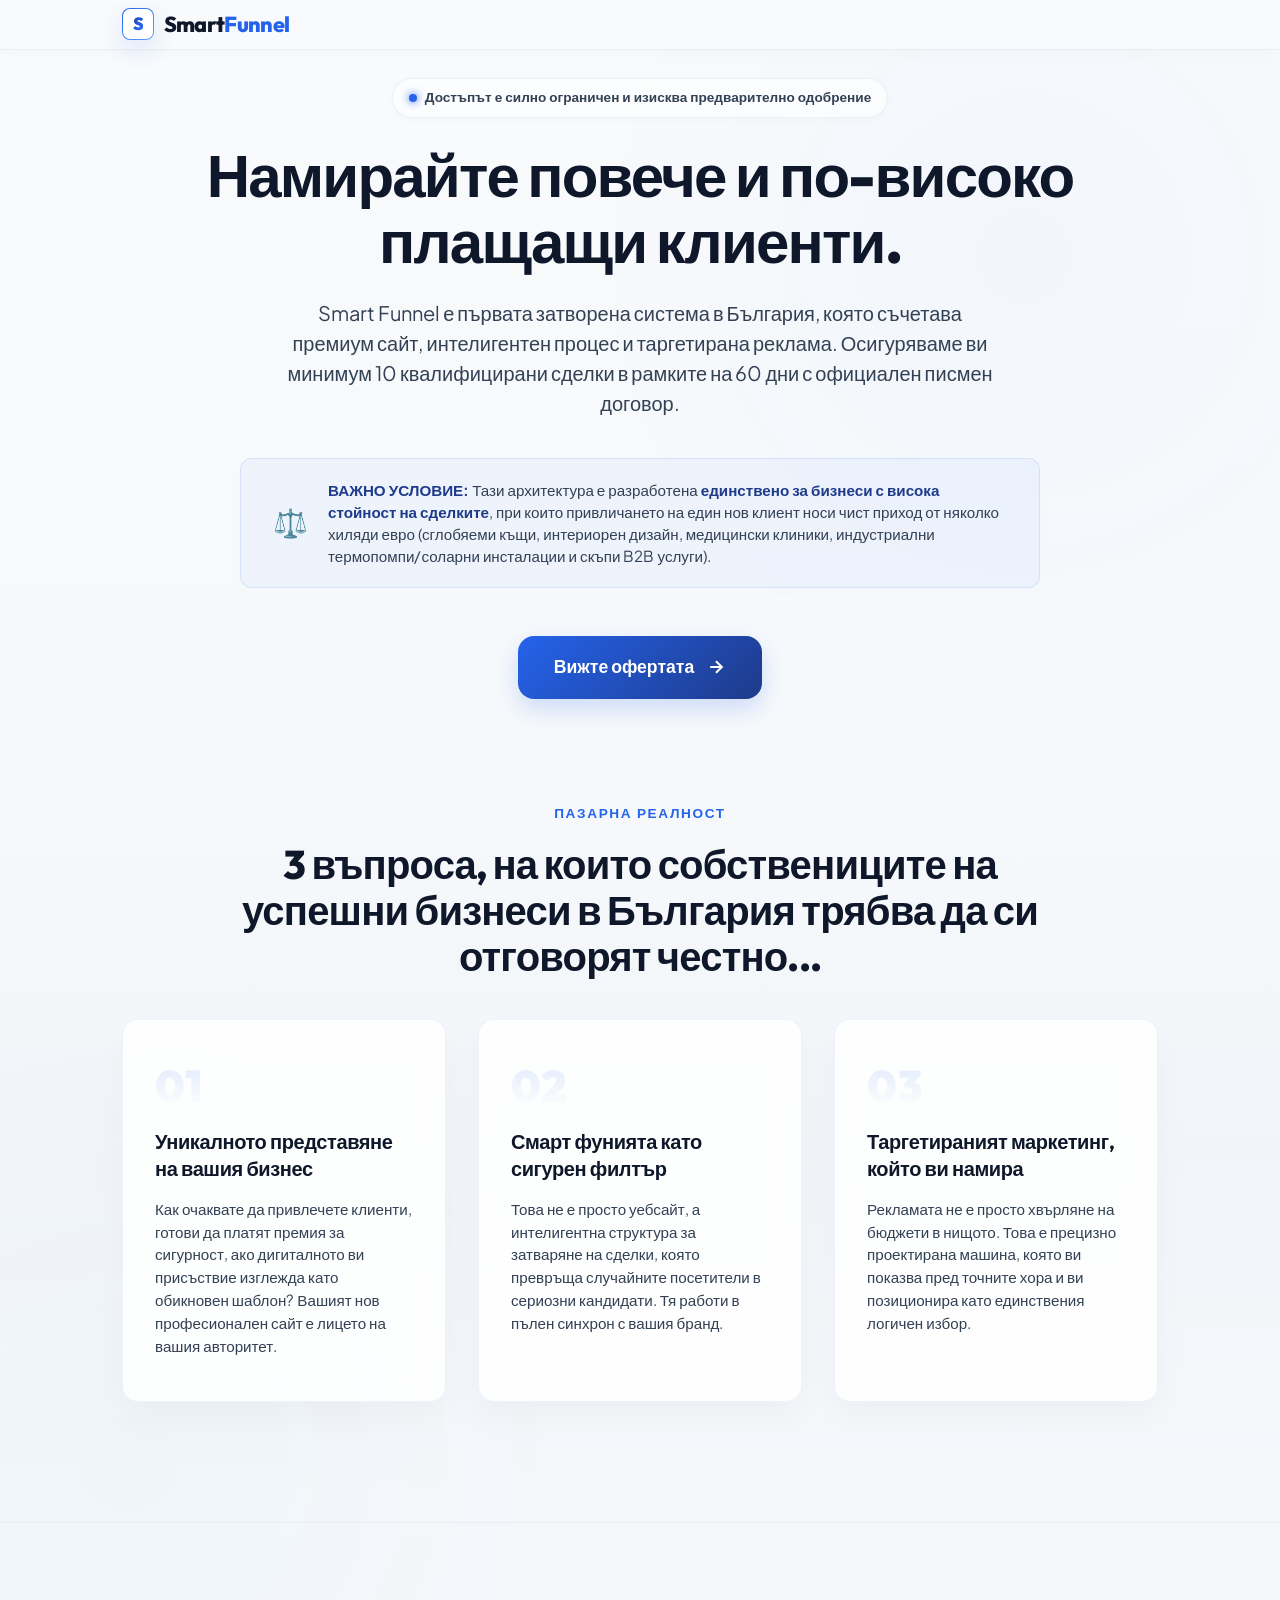
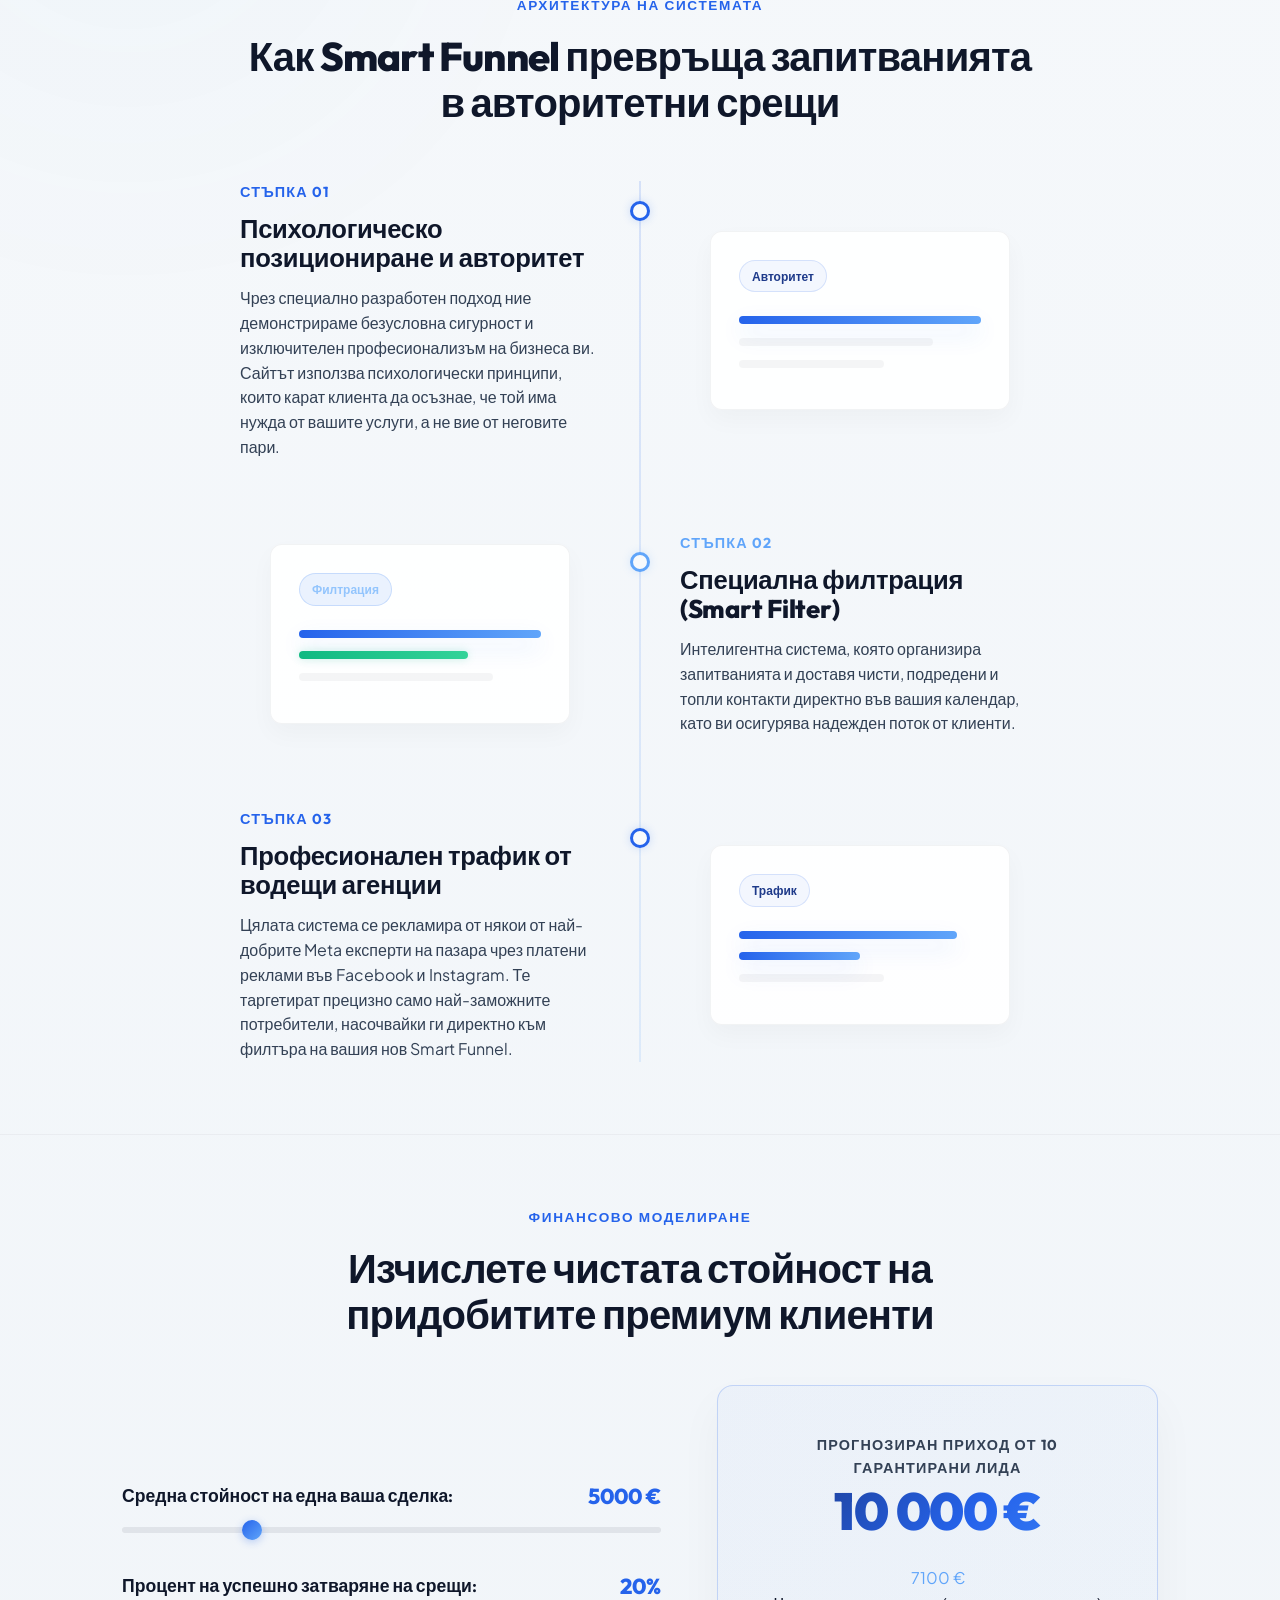
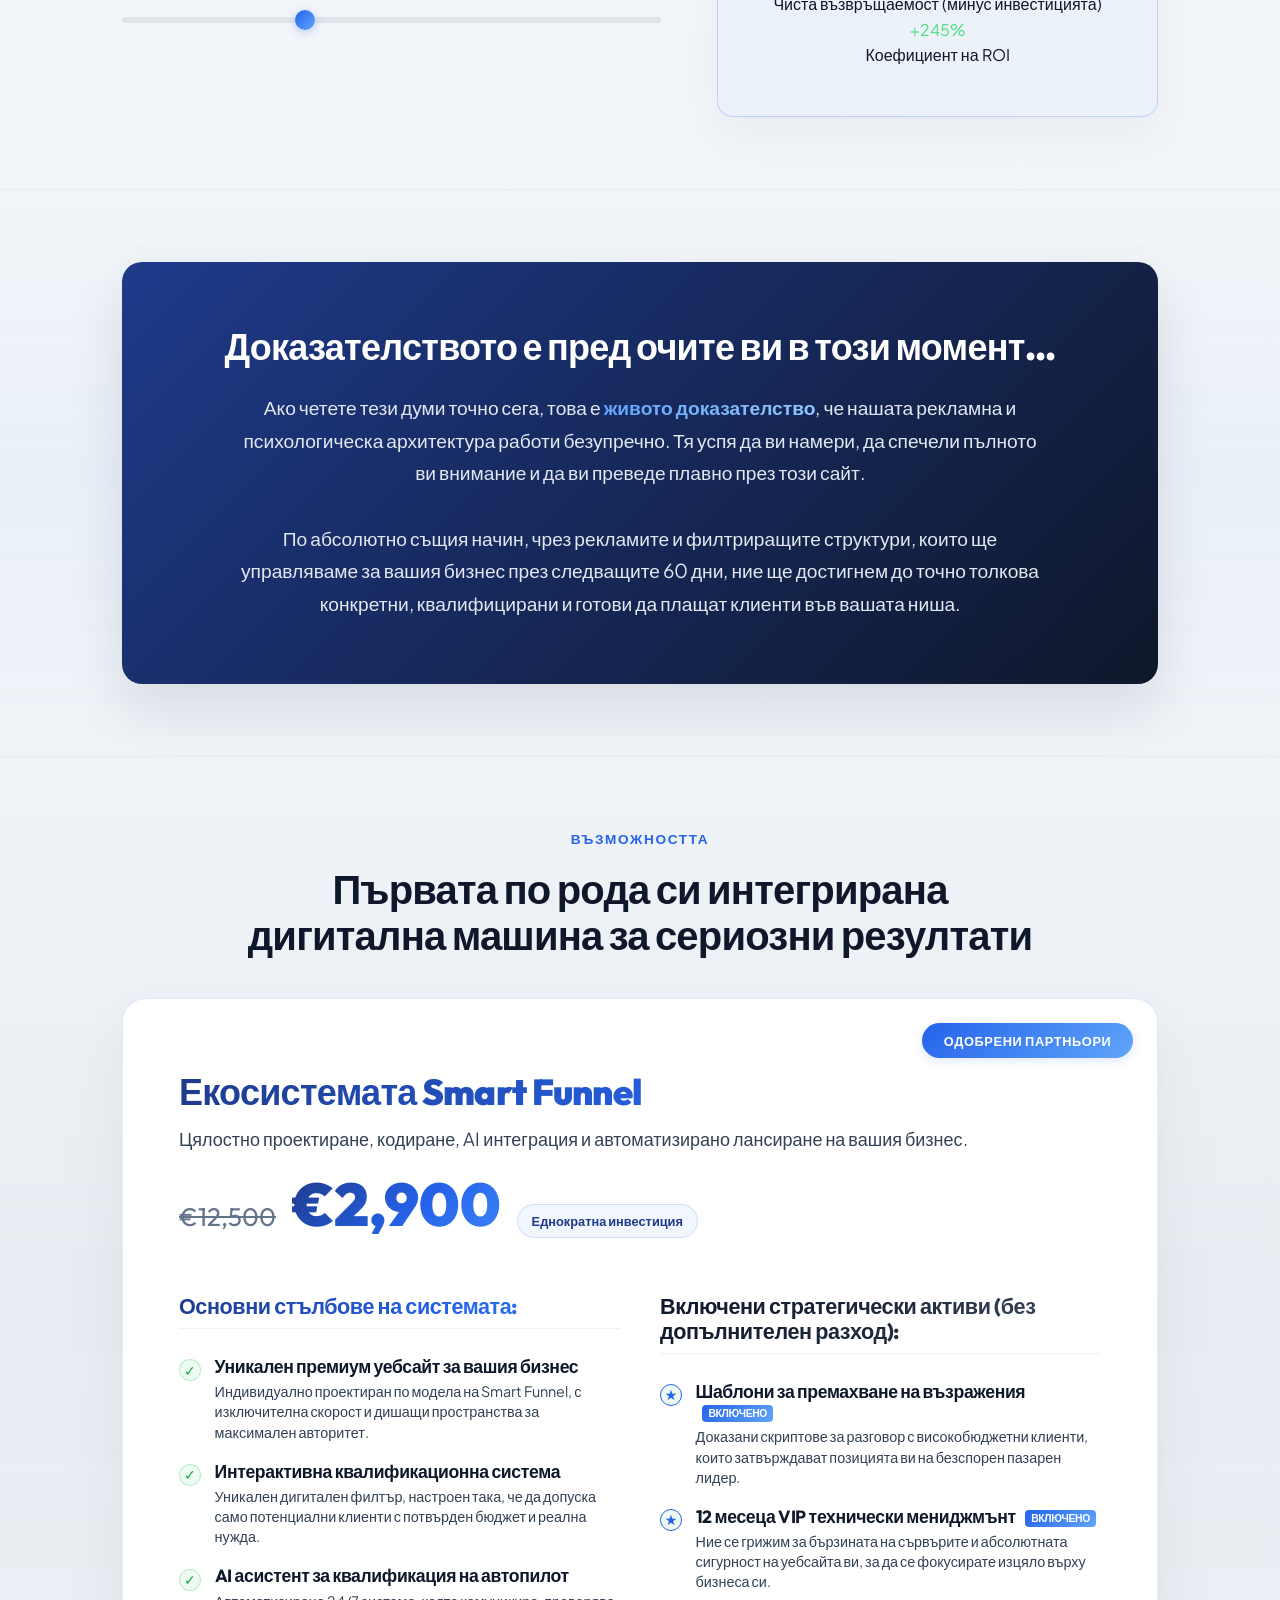
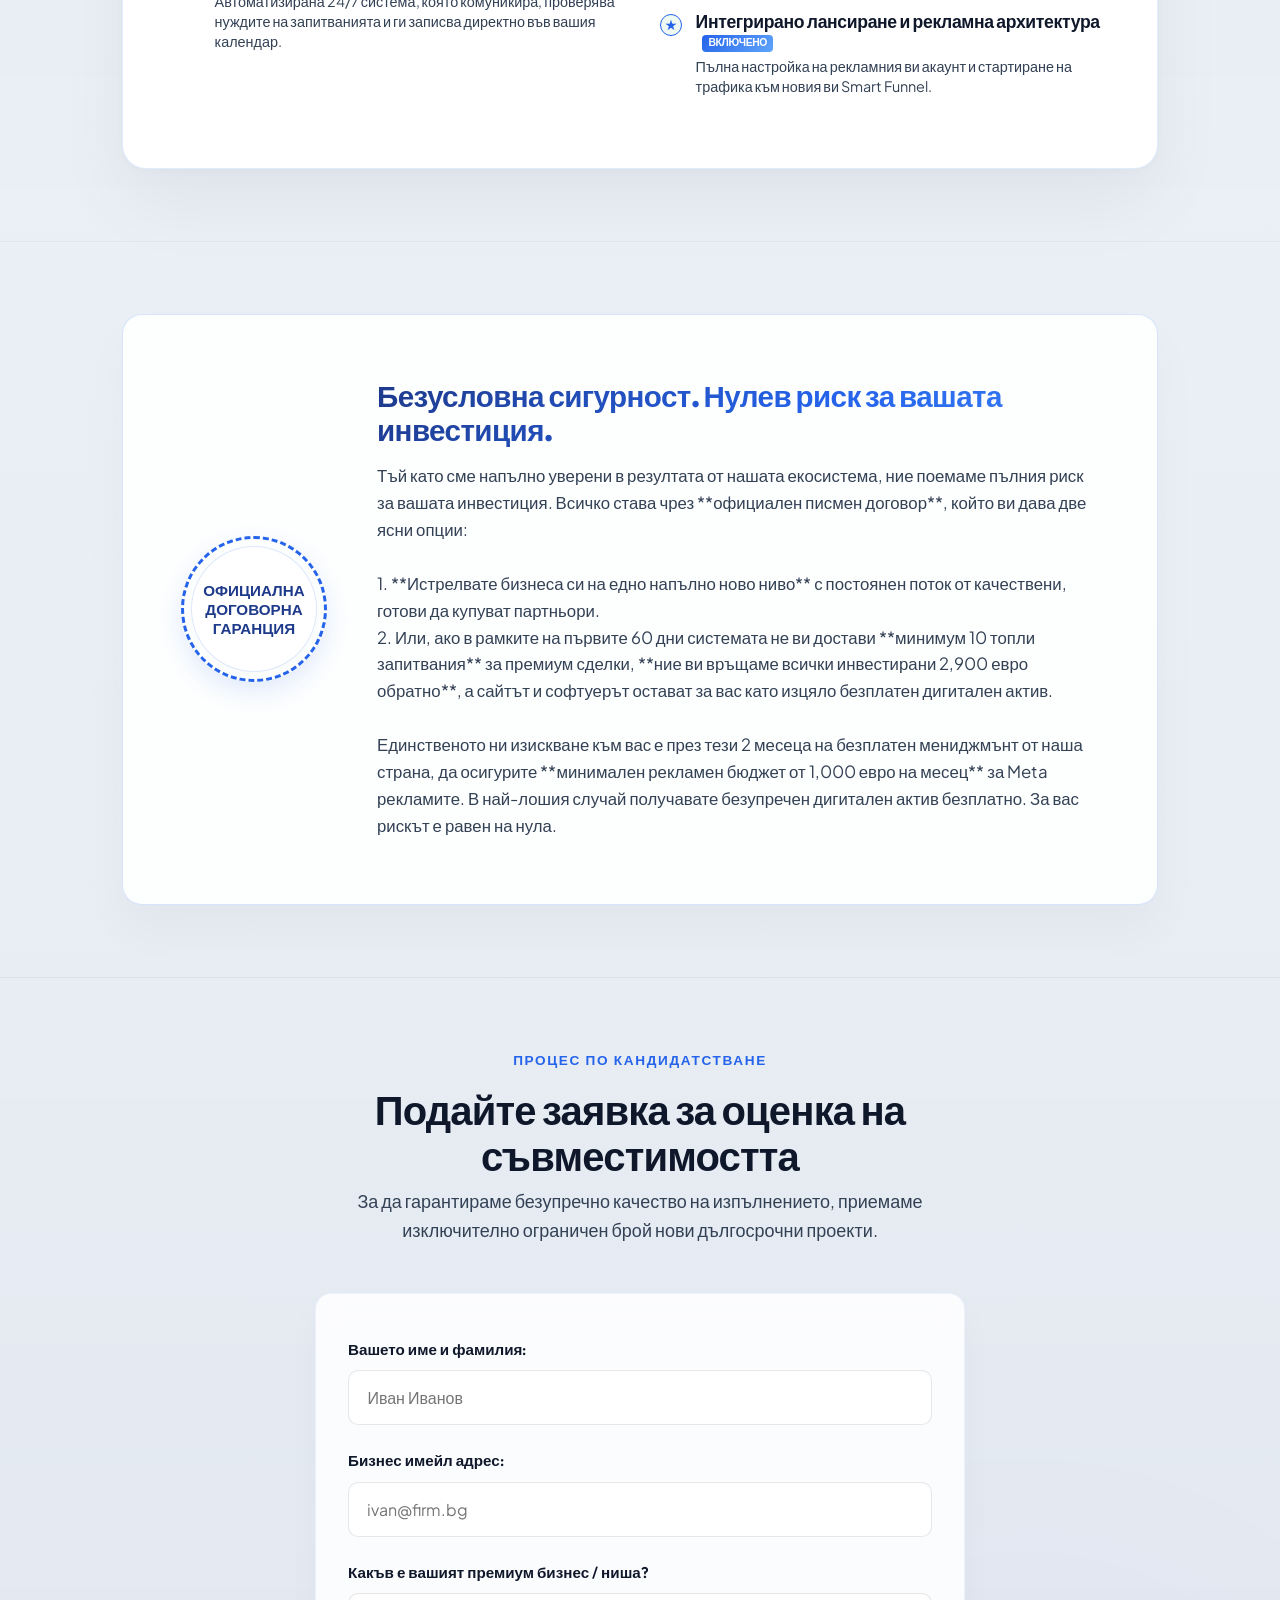
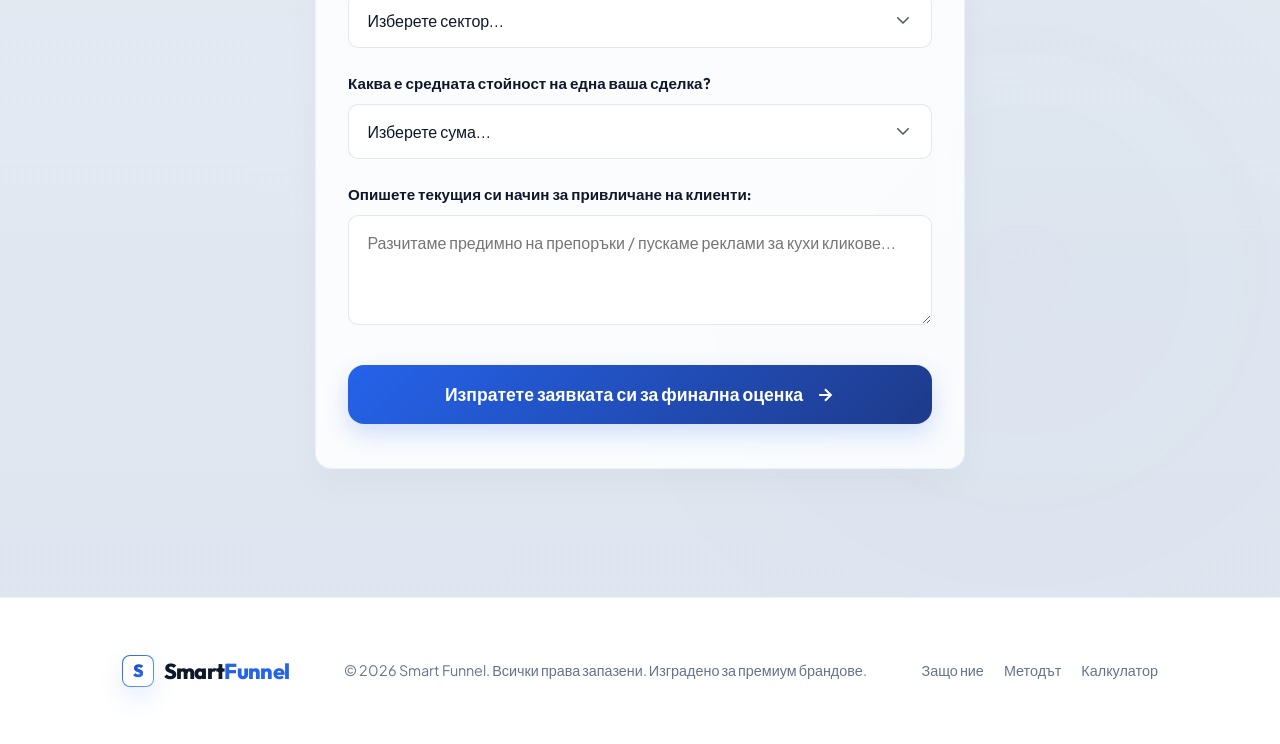
==== index.html @ c368976c "Refine: Title, hero subtitle, Section 2 copy overhaul, removed quiz, compact spacing adjustments" ====
<!DOCTYPE html>
<html lang="bg">
<head>
    <meta charset="UTF-8">
    <meta name="viewport" content="width=device-width, initial-scale=1.0">
    <title>Smart Funnel - Интегрирана клиентска екосистема за премиум бизнеси</title>
    <meta name="description" content="Ние не изработваме просто уебсайтове. Ние внедряваме цялостна, затворена екосистема за сигурно привличане на високоплатени клиенти, която работи на автопилот.">
    <link rel="stylesheet" href="styles.css">
</head>
<body>

    <!-- Декоративни атмосферни сияния (Institutional Style) -->
    <div class="ambient-glow glow-top-right"></div>
    <div class="ambient-glow glow-mid-left"></div>
    <div class="ambient-glow glow-bottom-right"></div>

    <!-- Хедър / Навигация (Изключително тънък, без текст вдясно) -->
    <header>
        <div class="container header-container">
            <a href="#" class="logo">
                <div class="logo-icon"><span>S</span></div>
                <div class="logo-text">Smart<span>Funnel</span></div>
            </a>
        </div>
    </header>

    <!-- Hero Секция -->
    <section class="hero-section">
        <div class="container">
            <div class="badge-exclusive">
                <span></span> Достъпът е силно ограничен и изисква предварително одобрение
            </div>
            
            <h1 class="hero-title reveal active">
                Намирайте повече и по-високо плащащи клиенти.
            </h1>
            
            <p class="hero-subtitle reveal active">
                Smart Funnel е първата затворена система в България, която съчетава премиум сайт, интелигентен процес и таргетирана реклама. Осигуряваме ви минимум 10 квалифицирани сделки в рамките на 60 дни с официален писмен договор.
            </p>

            <!-- ВАЖНО: Предупреждение за ниша (High-Ticket Only) -->
            <div class="niche-alert-box reveal active">
                <span class="niche-alert-icon">⚖️</span>
                <p class="niche-alert-text">
                    <strong>ВАЖНО УСЛОВИЕ:</strong> Тази архитектура е разработена <strong>единствено за бизнеси с висока стойност на сделките</strong>, при които привличането на един нов клиент носи чист приход от няколко хиляди евро (сглобяеми къщи, интериорен дизайн, медицински клиники, индустриални термопомпи/соларни инсталации и скъпи B2B услуги).
                </p>
            </div>

            <div class="cta-group reveal active">
                <a href="#offer" class="btn-premium btn-blue">
                    Вижте офертата
                    <svg width="20" height="20" viewBox="0 0 24 24" fill="none" stroke="currentColor" stroke-width="2.5"><path d="M5 12h14M12 5l7 7-7 7"/></svg>
                </a>
            </div>
        </div>
    </section>

    <!-- Секция 2: Психологическо Осъзнаване (Socratic Selling - Оптимизирано разстояние) -->
    <section class="socratic-section" id="why" style="padding-top: 2rem;">
        <div class="container">
            <span class="section-tag">Пазарна реалност</span>
            <h2 class="section-title reveal" style="margin-bottom: 2.5rem;">
                3 въпроса, на които собствениците на успешни бизнеси в България трябва да си отговорят честно...
            </h2>

            <div class="question-grid">
                <!-- Карта 1 -->
                <div class="glass-card reveal">
                    <div class="card-num">01</div>
                    <h3 class="card-question">Уникалното представяне на вашия бизнес</h3>
                    <p class="card-desc">
                        Как очаквате да привлечете клиенти, готови да платят премия за сигурност, ако дигиталното ви присъствие изглежда като обикновен шаблон? Вашият нов професионален сайт е лицето на вашия авторитет.
                    </p>
                </div>

                <!-- Карта 2 -->
                <div class="glass-card reveal">
                    <div class="card-num">02</div>
                    <h3 class="card-question">Смарт фунията като сигурен филтър</h3>
                    <p class="card-desc">
                        Това не е просто уебсайт, а интелигентна структура за затваряне на сделки, която превръща случайните посетители в сериозни кандидати. Тя работи в пълен синхрон с вашия бранд.
                    </p>
                </div>

                <!-- Карта 3 -->
                <div class="glass-card reveal">
                    <div class="card-num">03</div>
                    <h3 class="card-question">Таргетираният маркетинг, който ви намира</h3>
                    <p class="card-desc">
                        Рекламата не е просто хвърляне на бюджети в нищото. Това е прецизно проектирана машина, която ви показва пред точните хора и ви позиционира като единствения логичен избор.
                    </p>
                </div>
            </div>
        </div>
    </section>

    <!-- Секция 3: Механизмът Smart Funnel -->
    <section class="mechanism-section" id="how">
        <div class="container">
            <span class="section-tag">Архитектура на Системата</span>
            <h2 class="section-title reveal">
                Как Smart Funnel превръща запитванията в авторитетни срещи
            </h2>

            <div class="timeline">
                <!-- Стъпка 1 -->
                <div class="timeline-item reveal" style="transition-delay: 0.1s;">
                    <div class="timeline-content-holder">
                        <span class="timeline-step">Стъпка 01</span>
                        <h3 class="timeline-title">Психологическо позициониране и авторитет</h3>
                        <p class="timeline-desc">
                            Чрез специално разработен подход ние демонстрираме безусловна сигурност и изключителен професионализъм на бизнеса ви. Сайтът използва психологически принципи, които карат клиента да осъзнае, че той има нужда от вашите услуги, а не вие от неговите пари.
                        </p>
                    </div>
                    <div class="timeline-dot"></div>
                    <div class="timeline-img-holder">
                        <div class="premium-graphic">
                            <div class="graphic-badge">Авторитет</div>
                            <div style="margin-top: 1.5rem;">
                                <div class="graphic-line active"></div>
                                <div class="graphic-line med"></div>
                                <div class="graphic-line short"></div>
                            </div>
                        </div>
                    </div>
                </div>

                <!-- Стъпка 2 -->
                <div class="timeline-item reveal" style="transition-delay: 0.2s;">
                    <div class="timeline-content-holder">
                        <span class="timeline-step">Стъпка 02</span>
                        <h3 class="timeline-title">Специална филтрация (Smart Filter)</h3>
                        <p class="timeline-desc">
                            Интелигентна система, която организира запитванията и доставя чисти, подредени и топли контакти директно във вашия календар, като ви осигурява надежден поток от клиенти.
                        </p>
                    </div>
                    <div class="timeline-dot"></div>
                    <div class="timeline-img-holder">
                        <div class="premium-graphic">
                            <div class="graphic-badge" style="background: rgba(59, 130, 246, 0.1); border-color: rgba(59, 130, 246, 0.2); color: #93c5fd;">Филтрация</div>
                            <div style="margin-top: 1.5rem;">
                                <div class="graphic-line active"></div>
                                <div class="graphic-line indigo" style="width: 70%;"></div>
                                <div class="graphic-line med"></div>
                            </div>
                        </div>
                    </div>
                </div>

                <!-- Стъпка 3 -->
                <div class="timeline-item reveal" style="transition-delay: 0.3s;">
                    <div class="timeline-content-holder">
                        <span class="timeline-step">Стъпка 03</span>
                        <h3 class="timeline-title">Професионален трафик от водещи агенции</h3>
                        <p class="timeline-desc">
                            Цялата система се рекламира от някои от най-добрите Meta експерти на пазара чрез платени реклами във Facebook и Instagram. Те таргетират прецизно само най-заможните потребители, насочвайки ги директно към филтъра на вашия нов Smart Funnel.
                        </p>
                    </div>
                    <div class="timeline-dot"></div>
                    <div class="timeline-img-holder">
                        <div class="premium-graphic">
                            <div class="graphic-badge">Трафик</div>
                            <div style="margin-top: 1.5rem;">
                                <div class="graphic-line active" style="width: 90%;"></div>
                                <div class="graphic-line active" style="width: 50%;"></div>
                                <div class="graphic-line short"></div>
                            </div>
                        </div>
                    </div>
                </div>
            </div>
        </div>
    </section>

    <!-- Секция 5: ROI Калкулатор -->
    <section class="roi-section" id="roi">
        <div class="container">
            <span class="section-tag">Финансово Моделиране</span>
            <h2 class="section-title reveal">
                Изчислете чистата стойност на придобитите премиум клиенти
            </h2>

            <div class="roi-container reveal">
                <div class="roi-inputs">
                    <!-- Плъзгач 1: Стойност на сделката -->
                    <div class="roi-input-group">
                        <div class="roi-label-row">
                            <label class="roi-label" for="slider-deal-value">Средна стойност на една ваша сделка:</label>
                            <span class="roi-value-display" id="display-deal-value">5,000 €</span>
                        </div>
                        <input type="range" id="slider-deal-value" class="roi-slider" min="500" max="20000" step="500" value="5000">
                    </div>

                    <!-- Плъзгач 2: Процент на затваряне -->
                    <div class="roi-input-group">
                        <div class="roi-label-row">
                            <label class="roi-label" for="slider-close-rate">Процент на успешно затваряне на срещи:</label>
                            <span class="roi-value-display" id="display-close-rate">20%</span>
                        </div>
                        <input type="range" id="slider-close-rate" class="roi-slider" min="5" max="50" step="5" value="20">
                    </div>
                </div>

                <div class="roi-results-card">
                    <div class="roi-result-label">Прогнозиран приход от 10 гарантирани лида</div>
                    <div class="roi-result-main-value" id="display-revenue">10,000 €</div>

                    <div class="roi-stats-grid">
                        <div class="roi-stat-box">
                            <div class="roi-stat-num indigo" id="display-profit">7,100 €</div>
                            <div class="roi-stat-label">Чиста възвръщаемост (минус инвестицията)</div>
                        </div>
                        <div class="roi-stat-box">
                            <div class="roi-stat-num" id="display-roi">245%</div>
                            <div class="roi-stat-label">Коефициент на ROI</div>
                        </div>
                    </div>
                </div>
            </div>
        </div>
    </section>

    <!-- СЕКЦИЯ: Доказателство за мета-маркетинг (Proof of Concept) -->
    <section class="proof-section">
        <div class="container">
            <div class="proof-card reveal">
                <h3 class="proof-headline">Доказателството е пред очите ви в този момент...</h3>
                <p class="proof-body">
                    Ако четете тези думи точно сега, това е <span class="proof-highlight">живото доказателство</span>, че нашата рекламна и психологическа архитектура работи безупречно. Тя успя да ви намери, да спечели пълното ви внимание и да ви преведе плавно през този сайт. <br><br>
                    По абсолютно същия начин, чрез рекламите и филтриращите структури, които ще управляваме за вашия бизнес през следващите 60 дни, ние ще достигнем до точно толкова конкретни, квалифицирани и готови да плащат клиенти във вашата ниша.
                </p>
            </div>
        </div>
    </section>

    <!-- Секция 6: Офертата (The High-Status Offer) -->
    <section class="offer-section" id="offer">
        <div class="container">
            <span class="section-tag">Възможността</span>
            <h2 class="section-title reveal">
                Първата по рода си интегрирана дигитална машина за сериозни резултати
            </h2>

            <div class="offer-card reveal">
                <!-- Коригирана изправена лента -->
                <div class="offer-ribbon">Одобрени партньори</div>
                
                <div class="offer-header">
                    <h3 class="offer-header-title text-blue-gradient">Екосистемата Smart Funnel</h3>
                    <p>Цялостно проектиране, кодиране, AI интеграция и автоматизирано лансиране на вашия бизнес.</p>
                    <div class="offer-price-row">
                        <span class="price-old">€12,500</span>
                        <span class="price-new">€2,900</span>
                        <span class="price-badge">Еднократна инвестиция</span>
                    </div>
                </div>

                <div class="offer-grid">
                    <!-- Колона 1: Основна услуга -->
                    <div class="offer-column">
                        <h3 class="text-blue-gradient">Основни стълбове на системата:</h3>
                        <div class="offer-list">
                            <div class="offer-item">
                                <div class="offer-icon">✓</div>
                                <div class="offer-text">
                                    <h4>Уникален премиум уебсайт за вашия бизнес</h4>
                                    <p>Индивидуално проектиран по модела на Smart Funnel, с изключителна скорост и дишащи пространства за максимален авторитет.</p>
                                </div>
                            </div>
                            <div class="offer-item">
                                <div class="offer-icon">✓</div>
                                <div class="offer-text">
                                    <h4>Интерактивна квалификационна система</h4>
                                    <p>Уникален дигитален филтър, настроен така, че да допуска само потенциални клиенти с потвърден бюджет и реална нужда.</p>
                                </div>
                            </div>
                            <div class="offer-item">
                                <div class="offer-icon">✓</div>
                                <div class="offer-text">
                                    <h4>AI асистент за квалификация на автопилот</h4>
                                    <p>Автоматизирана 24/7 система, която комуникира, проверява нуждите на запитванията и ги записва директно във вашия календар.</p>
                                </div>
                            </div>
                        </div>
                    </div>

                    <!-- Колона 2: Допълнителна стойност -->
                    <div class="offer-column">
                        <h3 class="text-platinum-gradient">Включени стратегически активи (без допълнителен разход):</h3>
                        <div class="offer-list">
                            <div class="offer-item">
                                <div class="offer-icon" style="border-color: var(--blue-3); color: var(--blue-3);">★</div>
                                <div class="offer-text">
                                    <h4>Шаблони за премахване на възражения <span class="bonus-badge">Включено</span></h4>
                                    <p>Доказани скриптове за разговор с високобюджетни клиенти, които затвърждават позицията ви на безспорен пазарен лидер.</p>
                                </div>
                            </div>
                            <div class="offer-item">
                                <div class="offer-icon" style="border-color: var(--blue-3); color: var(--blue-3);">★</div>
                                <div class="offer-text">
                                    <h4>12 месеца VIP технически мениджмънт <span class="bonus-badge">Включено</span></h4>
                                    <p>Ние се грижим за бързината на сървърите и абсолютната сигурност на уебсайта ви, за да се фокусирате изцяло върху бизнеса си.</p>
                                </div>
                            </div>
                            <div class="offer-item">
                                <div class="offer-icon" style="border-color: var(--blue-3); color: var(--blue-3);">★</div>
                                <div class="offer-text">
                                    <h4>Интегрирано лансиране и рекламна архитектура <span class="bonus-badge">Включено</span></h4>
                                    <p>Пълна настройка на рекламния ви акаунт и стартиране на трафика към новия ви Smart Funnel.</p>
                                </div>
                            </div>
                        </div>
                    </div>
                </div>
            </div>
        </div>
    </section>

    <!-- Секция 7: Безусловната Договорна Гаранция -->
    <section class="guarantee-section" id="guarantee">
        <div class="container">
            <div class="guarantee-box reveal">
                <!-- Оптимизиран гаранционен печат с въртящ се пръстен -->
                <div class="guarantee-seal-holder">
                    <div class="guarantee-ring"></div>
                    <div class="guarantee-seal-static">
                        Официална<br>Договорна<br>Гаранция
                    </div>
                </div>
                <div class="guarantee-content">
                    <h3 class="text-blue-gradient">Безусловна сигурност. Нулев риск за вашата инвестиция.</h3>
                    <p>
                        Тъй като сме напълно уверени в резултата от нашата екосистема, ние поемаме пълния риск за вашата инвестиция. Всичко става чрез **официален писмен договор**, който ви дава две ясни опции: <br><br>
                        1. **Истрелвате бизнеса си на едно напълно ново ниво** с постоянен поток от качествени, готови да купуват партньори.<br>
                        2. Или, ако в рамките на първите 60 дни системата не ви достави **минимум 10 топли запитвания** за премиум сделки, **ние ви връщаме всички инвестирани 2,900 евро обратно**, а сайтът и софтуерът остават за вас като изцяло безплатен дигитален актив. <br><br>
                        Единственото ни изискване към вас е през тези 2 месеца на безплатен мениджмънт от наша страна, да осигурите **минимален рекламен бюджет от 1,000 евро на месец** за Meta рекламите. В най-лошия случай получавате безупречен дигитален актив безплатно. За вас рискът е равен на нула.
                    </p>
                </div>
            </div>
        </div>
    </section>

    <!-- Секция 8: Кандидатстване (Application Form) -->
    <section class="apply-section" id="apply">
        <div class="container">
            <span class="section-tag">Процес по кандидатстване</span>
            <h2 class="section-title reveal">
                Подайте заявка за оценка на съвместимостта
            </h2>
            <p style="text-align: center; max-width: 600px; margin: -2rem auto 3rem; color: var(--text-secondary);">
                За да гарантираме безупречно качество на изпълнението, приемаме изключително ограничен брой нови дългосрочни проекти.
            </p>

            <div class="apply-card glass-card reveal">
                <div class="form-status" id="form-status"></div>
                <form id="apply-form">
                    <div class="form-group">
                        <label for="form-name">Вашето име и фамилия:</label>
                        <input type="text" id="form-name" placeholder="Иван Иванов" required>
                    </div>

                    <div class="form-group">
                        <label for="form-email">Бизнес имейл адрес:</label>
                        <input type="email" id="form-email" placeholder="ivan@firm.bg" required>
                    </div>

                    <div class="form-group">
                        <label for="form-business">Какъв е вашият премиум бизнес / ниша?</label>
                        <select id="form-business" required>
                            <option value="" disabled selected>Изберете сектор...</option>
                            <option value="construction">Строителство на къщи / Луксозни ремонти</option>
                            <option value="interior">Интериорен дизайн „до ключ“</option>
                            <option value="energy">Индустриални соларни / термопомпени системи</option>
                            <option value="medical">Естетична медицина / Зъбна имплантология</option>
                            <option value="consulting">B2B консултиране / Корпоративни услуги</option>
                            <option value="other">Друг сектор с висока стойност на сделките</option>
                        </select>
                    </div>

                    <div class="form-group">
                        <label for="form-deal-value">Каква е средната стойност на една ваша сделка?</label>
                        <select id="form-deal-value" required>
                            <option value="" disabled selected>Изберете сума...</option>
                            <option value="under2k">Под 1,000 €</option>
                            <option value="2kto5k">1,000 € - 3,000 €</option>
                            <option value="over5k">Над 3,000 €</option>
                        </select>
                    </div>

                    <div class="form-group">
                        <label for="form-message">Опишете текущия си начин за привличане на клиенти:</label>
                        <textarea id="form-message" placeholder="Разчитаме предимно на препоръки / пускаме реклами за кухи кликове..." required></textarea>
                    </div>

                    <button type="submit" class="btn-premium btn-blue" style="width: 100%; margin-top: 1rem;">
                        Изпратете заявката си за финална оценка
                        <svg width="20" height="20" viewBox="0 0 24 24" fill="none" stroke="currentColor" stroke-width="2.5"><path d="M5 12h14M12 5l7 7-7 7"/></svg>
                    </button>
                </form>
            </div>
        </div>
    </section>

    <!-- Премиум Футър -->
    <footer>
        <div class="container footer-container">
            <a href="#" class="logo">
                <div class="logo-icon"><span>S</span></div>
                <div class="logo-text">Smart<span>Funnel</span></div>
            </a>
            <div class="footer-copy">
                &copy; 2026 Smart Funnel. Всички права запазени. Изградено за премиум брандове.
            </div>
            <div class="footer-links">
                <a href="#why">Защо ние</a>
                <a href="#how">Методът</a>
                <a href="#roi">Калкулатор</a>
            </div>
        </div>
    </footer>

    <script src="app.js"></script>
</body>
</html>
---- styles.css ----
/*
 * Smart Funnel - CSS Design System (Light Premium Theme - Refined)
 * Оптимизиран за максимално доверие, сигурност и банкова тежест.
 * Всички анимации са направени изключително плавни, нежни и елегантни.
 */

@import url('https://fonts.googleapis.com/css2?family=Outfit:wght@300;400;500;600;700;800;900&family=Plus+Jakarta+Sans:wght@300;400;500;600;700&display=swap');

/* --- Ресет и базови стилове --- */
*, *::before, *::after {
    box-sizing: border-box;
    margin: 0;
    padding: 0;
}

:root {
    /* Цветова палитра - Институционално Доверие и Сигурност */
    --color-bg-deep: #F8FAFC;
    --color-bg-card: rgba(255, 255, 255, 0.85);
    --color-border-glass: rgba(37, 99, 235, 0.08);
    --color-border-glass-hover: rgba(37, 99, 235, 0.22);
    
    /* Кралско синьо */
    --blue-1: #EFF6FF;
    --blue-2: #DBEAFE;
    --blue-3: #2563EB;
    --blue-4: #1D4ED8;
    --blue-5: #1E3A8A;
    --blue-gradient: linear-gradient(135deg, #1E3A8A 0%, #2563EB 60%, #3B82F6 100%);
    --blue-glow: 0 10px 25px rgba(37, 99, 235, 0.12);
    
    /* Сребърно-платинени градиенти за заглавията */
    --platinum-gradient: linear-gradient(135deg, #0F172A 0%, #1E293B 50%, #475569 100%);
    
    /* Текстови цветове */
    --text-primary: #0F172A;
    --text-secondary: #334155;
    --text-muted: #64748B;
    
    /* Шрифтове */
    --font-heading: 'Outfit', sans-serif;
    --font-body: 'Plus Jakarta Sans', sans-serif;
    
    /* Свръх-плавни анимации (Cubic Bezier за нежен преход) */
    --transition-premium: all 0.8s cubic-bezier(0.25, 1, 0.5, 1);
    --transition-bounce: all 0.6s cubic-bezier(0.34, 1.56, 0.64, 1);
    --radius-premium: 16px;
    --max-width-content: 1100px;
}

html {
    scroll-behavior: smooth;
    font-size: 16px;
    background-color: var(--color-bg-deep);
    color: var(--text-primary);
    font-family: var(--font-body);
    -webkit-font-smoothing: antialiased;
    overflow-x: hidden;
}

body {
    overflow-x: hidden;
    position: relative;
    line-height: 1.6;
    background: linear-gradient(180deg, #F8FAFC 0%, #F1F5F9 50%, #E2E8F0 100%);
}

/* --- Фонови сияния --- */
.ambient-glow {
    position: absolute;
    width: 60vw;
    height: 60vw;
    border-radius: 50%;
    pointer-events: none;
    z-index: 0;
    opacity: 0.04;
    filter: blur(140px);
}

.glow-top-right {
    top: -10vw;
    right: -10vw;
    background: radial-gradient(circle, var(--blue-3) 0%, transparent 70%);
}

.glow-mid-left {
    top: 120vh;
    left: -20vw;
    background: radial-gradient(circle, #0284c7 0%, transparent 70%);
}

.glow-bottom-right {
    bottom: 10vh;
    right: -10vw;
    background: radial-gradient(circle, var(--blue-5) 0%, transparent 70%);
}

/* --- Типография --- */
h1, h2, h3, h4 {
    font-family: var(--font-heading);
    font-weight: 700;
    letter-spacing: -0.02em;
    line-height: 1.15;
    transition: var(--transition-premium);
}

.text-blue-gradient {
    background: var(--blue-gradient);
    -webkit-background-clip: text;
    -webkit-text-fill-color: transparent;
    background-clip: text;
}

.text-platinum-gradient {
    background: var(--platinum-gradient);
    -webkit-background-clip: text;
    -webkit-text-fill-color: transparent;
    background-clip: text;
}

p {
    font-size: 1.125rem;
    color: var(--text-secondary);
    font-weight: 400;
    transition: var(--transition-premium);
}

/* --- Layout --- */
.container {
    width: 100%;
    max-width: var(--max-width-content);
    margin: 0 auto;
    padding: 0 2rem;
    position: relative;
    z-index: 10;
}

section {
    padding: 4.5rem 0; /* Намалено от 6.5rem за компактност на целия сайт */
    position: relative;
    z-index: 5;
}

/* --- Хедър (Ултра тънък хедър без страничен текст) --- */
header {
    padding: 0.45rem 0; /* Още по-тънък и компактен хедър */
    position: sticky;
    top: 0;
    z-index: 100;
    backdrop-filter: blur(16px);
    -webkit-backdrop-filter: blur(16px);
    border-bottom: 1px solid rgba(15, 23, 42, 0.05);
    background: rgba(248, 250, 252, 0.85);
    box-shadow: 0 4px 20px rgba(15, 23, 42, 0.02);
    transition: var(--transition-premium);
}

.header-container {
    display: flex;
    justify-content: space-between;
    align-items: center;
}

@media (max-width: 600px) {
    .header-container {
        flex-direction: column;
        gap: 0.5rem;
        align-items: center;
        text-align: center;
    }
}

.logo {
    display: flex;
    align-items: center;
    gap: 0.6rem;
    text-decoration: none;
    font-family: var(--font-heading);
    font-weight: 800;
    font-size: 1.35rem;
    letter-spacing: -0.03em;
}

.logo-icon {
    display: flex;
    align-items: center;
    justify-content: center;
    width: 32px;
    height: 32px;
    border-radius: 8px;
    background: linear-gradient(135deg, var(--blue-3) 0%, #60A5FA 100%);
    box-shadow: var(--blue-glow);
    position: relative;
}

.logo-icon::before {
    content: '';
    position: absolute;
    inset: 1px;
    background: #FFFFFF;
    border-radius: 7px;
    z-index: 1;
}

.logo-icon span {
    font-size: 1.1rem;
    font-weight: 900;
    position: relative;
    z-index: 2;
    background: var(--blue-gradient);
    -webkit-background-clip: text;
    -webkit-text-fill-color: transparent;
}

.logo-text {
    color: var(--text-primary);
}

.logo-text span {
    color: var(--blue-3);
}

.header-badge {
    display: none; /* Премахнат изцяло баджът за максимална чистота */
}

/* --- ВАЖНА СЕКЦИЯ: Нишово Предупреждение --- */
.niche-alert-box {
    background: rgba(37, 99, 235, 0.04);
    border: 1px solid rgba(37, 99, 235, 0.12);
    border-radius: 12px;
    padding: 1.25rem 2rem;
    max-width: 800px;
    margin: 0 auto 3rem;
    display: flex;
    align-items: center;
    gap: 1.25rem;
    text-align: left;
    box-shadow: 0 4px 15px rgba(15, 23, 42, 0.01);
}

@media (max-width: 650px) {
    .niche-alert-box {
        flex-direction: column;
        text-align: center;
        padding: 1.5rem;
    }
}

.niche-alert-icon {
    font-size: 1.75rem;
    flex-shrink: 0;
}

.niche-alert-text {
    font-size: 0.95rem;
    color: var(--text-secondary);
    line-height: 1.45;
}

.niche-alert-text strong {
    color: var(--blue-5);
}

/* --- Hero Секция (По-компактна и издигната нагоре) --- */
.hero-section {
    padding-top: 1.75rem; /* Издигната нагоре за оптимална компактност */
    padding-bottom: 4.5rem;
    text-align: center;
}

.badge-exclusive {
    display: inline-flex;
    align-items: center;
    gap: 0.5rem;
    background: rgba(255, 255, 255, 0.6);
    border: 1px solid rgba(15, 23, 42, 0.06);
    padding: 0.5rem 1rem;
    border-radius: 100px;
    font-size: 0.85rem;
    font-weight: 600;
    color: var(--text-secondary);
    margin-bottom: 1.5rem; /* Намалено за компактност */
    font-family: var(--font-heading);
    box-shadow: 0 2px 10px rgba(15, 23, 42, 0.02);
}

.badge-exclusive span {
    display: inline-block;
    width: 8px;
    height: 8px;
    background-color: var(--blue-3);
    border-radius: 50%;
    box-shadow: 0 0 8px var(--blue-3);
    animation: pulse 2s infinite;
}

.hero-title {
    font-size: 3.75rem;
    font-weight: 800;
    max-width: 950px;
    margin: 0 auto 1.5rem;
    letter-spacing: -0.03em;
    line-height: 1.1;
    color: var(--text-primary);
}

@media (max-width: 768px) {
    .hero-title {
        font-size: 2.25rem;
    }
}

.hero-subtitle {
    font-size: 1.25rem;
    max-width: 720px;
    margin: 0 auto 2.5rem;
    line-height: 1.5;
    color: var(--text-secondary);
}

@media (max-width: 768px) {
    .hero-subtitle {
        font-size: 1.1rem;
    }
}

.cta-group {
    display: flex;
    flex-direction: column;
    align-items: center;
    gap: 1rem;
}

/* --- Премиум Бутони --- */
.btn-premium {
    display: inline-flex;
    align-items: center;
    justify-content: center;
    gap: 0.75rem;
    padding: 1.1rem 2.25rem;
    font-family: var(--font-heading);
    font-size: 1.1rem;
    font-weight: 700;
    text-decoration: none;
    border-radius: var(--radius-premium);
    cursor: pointer;
    position: relative;
    overflow: hidden;
    transition: var(--transition-premium);
    border: none;
}

.btn-blue {
    background: linear-gradient(135deg, #2563EB 0%, #1E3A8A 100%);
    color: #FFFFFF;
    box-shadow: 0 10px 25px rgba(37, 99, 235, 0.2);
}

.btn-blue:hover {
    transform: translateY(-3px) scale(1.02);
    box-shadow: 0 15px 30px rgba(37, 99, 235, 0.3);
}

.btn-blue:active {
    transform: translateY(-1px);
}

.btn-outline {
    background: rgba(255, 255, 255, 0.8);
    border: 1px solid rgba(15, 23, 42, 0.1);
    color: var(--text-primary);
    box-shadow: 0 2px 10px rgba(15, 23, 42, 0.02);
}

.btn-outline:hover {
    background: #FFFFFF;
    border-color: rgba(15, 23, 42, 0.2);
    transform: translateY(-2px);
    box-shadow: 0 5px 15px rgba(15, 23, 42, 0.05);
}

.cta-subtext {
    font-size: 0.85rem;
    color: var(--text-muted);
    display: flex;
    align-items: center;
    gap: 0.4rem;
}

/* --- Секция 2: Психологическо Осъзнаване --- */
.socratic-section {
    background: linear-gradient(180deg, transparent 0%, rgba(30, 58, 138, 0.02) 50%, transparent 100%);
}

.section-tag {
    font-family: var(--font-heading);
    font-size: 0.85rem;
    font-weight: 800;
    color: var(--blue-3);
    text-transform: uppercase;
    letter-spacing: 0.12em;
    margin-bottom: 1rem; /* Намалено разстояние */
    text-align: center;
    display: block;
}

.section-title {
    font-size: 2.5rem;
    font-weight: 800;
    text-align: center;
    max-width: 800px;
    margin: 0 auto 2.5rem; /* Намалено разстояние над картите */
    letter-spacing: -0.02em;
    color: var(--text-primary);
}

@media (max-width: 768px) {
    .section-title {
        font-size: 1.85rem;
    }
}

.question-grid {
    display: grid;
    grid-template-columns: repeat(3, 1fr);
    gap: 2rem;
    margin-bottom: 3rem;
}

@media (max-width: 900px) {
    .question-grid {
        grid-template-columns: 1fr;
        gap: 1.5rem;
    }
}

/* Карти със свръх плавни анимации */
.glass-card {
    background: var(--color-bg-card);
    border: 1px solid var(--color-border-glass);
    border-radius: var(--radius-premium);
    padding: 2.75rem 2rem;
    position: relative;
    overflow: hidden;
    backdrop-filter: blur(12px);
    -webkit-backdrop-filter: blur(12px);
    box-shadow: 0 15px 35px rgba(15, 23, 42, 0.03), 0 1px 3px rgba(15, 23, 42, 0.01);
    transition: var(--transition-premium);
}

.glass-card::before {
    content: '';
    position: absolute;
    top: 0;
    left: 0;
    width: 100%;
    height: 4px;
    background: transparent;
    transition: var(--transition-premium);
}

.glass-card:hover {
    transform: translateY(-8px) scale(1.01);
    border-color: var(--color-border-glass-hover);
    box-shadow: 0 25px 45px rgba(15, 23, 42, 0.06), 0 2px 5px rgba(15, 23, 42, 0.02);
}

.glass-card:hover::before {
    background: linear-gradient(90deg, var(--blue-3), #60A5FA);
}

.card-num {
    font-family: var(--font-heading);
    font-size: 2.75rem;
    font-weight: 900;
    background: linear-gradient(180deg, rgba(37, 99, 235, 0.12) 0%, rgba(37, 99, 235, 0) 100%);
    -webkit-background-clip: text;
    -webkit-text-fill-color: transparent;
    margin-bottom: 1.25rem;
    line-height: 1;
}

.card-question {
    font-family: var(--font-heading);
    font-size: 1.25rem;
    font-weight: 750;
    color: var(--text-primary);
    margin-bottom: 1rem;
    line-height: 1.35;
}

.card-desc {
    font-size: 0.95rem;
    color: var(--text-secondary);
    line-height: 1.5;
}

/* --- Секция 3: Механизмът --- */
.mechanism-section {
    border-top: 1px solid rgba(15, 23, 42, 0.04);
}

.timeline {
    position: relative;
    max-width: 800px;
    margin: 3.5rem auto 0;
}

.timeline::before {
    content: '';
    position: absolute;
    top: 0;
    bottom: 0;
    left: 50%;
    width: 2px;
    background: linear-gradient(180deg, var(--blue-3) 0%, #60A5FA 100%);
    opacity: 0.15;
    transform: translateX(-50%);
}

@media (max-width: 768px) {
    .timeline::before {
        left: 20px;
    }
}

.timeline-item {
    display: flex;
    justify-content: space-between;
    align-items: center;
    margin-bottom: 4.5rem;
    position: relative;
    transition: var(--transition-premium);
}

.timeline-item:last-child {
    margin-bottom: 0;
}

.timeline-img-holder {
    width: 45%;
    display: flex;
    justify-content: center;
    transition: var(--transition-premium);
}

.timeline-content-holder {
    width: 45%;
    transition: var(--transition-premium);
}

.timeline-item:nth-child(even) {
    flex-direction: row-reverse;
}

@media (max-width: 768px) {
    .timeline-item, .timeline-item:nth-child(even) {
        flex-direction: column-reverse;
        align-items: flex-start;
        padding-left: 50px;
        margin-bottom: 3.5rem;
    }
    .timeline-img-holder, .timeline-content-holder {
        width: 100%;
        justify-content: flex-start;
    }
    .timeline-img-holder {
        margin-top: 1.25rem;
    }
}

.timeline-dot {
    position: absolute;
    left: 50%;
    top: 20px;
    width: 20px;
    height: 20px;
    background: #F8FAFC;
    border: 3px solid var(--blue-3);
    border-radius: 50%;
    transform: translateX(-50%);
    box-shadow: 0 0 10px rgba(37, 99, 235, 0.2);
    z-index: 10;
    transition: var(--transition-premium);
}

.timeline-item:nth-child(even) .timeline-dot {
    border-color: #60A5FA;
    box-shadow: 0 0 10px rgba(96, 165, 250, 0.2);
}

@media (max-width: 768px) {
    .timeline-dot {
        left: 20px;
    }
}

.timeline-step {
    font-family: var(--font-heading);
    font-size: 0.9rem;
    font-weight: 700;
    color: var(--blue-3);
    text-transform: uppercase;
    letter-spacing: 0.08em;
    margin-bottom: 0.6rem;
    display: block;
}

.timeline-item:nth-child(even) .timeline-step {
    color: #60A5FA;
}

.timeline-title {
    font-size: 1.6rem;
    font-weight: 800;
    margin-bottom: 0.85rem;
    letter-spacing: -0.01em;
    color: var(--text-primary);
}

.timeline-desc {
    color: var(--text-secondary);
    font-size: 1rem;
    line-height: 1.55;
}

/* Луксозни графични панели */
.premium-graphic {
    background: rgba(255, 255, 255, 0.9);
    border: 1px solid rgba(15, 23, 42, 0.05);
    border-radius: 12px;
    padding: 1.75rem;
    width: 100%;
    max-width: 300px;
    position: relative;
    box-shadow: 0 10px 25px rgba(15, 23, 42, 0.03);
    transition: var(--transition-premium);
}

.timeline-item:hover .premium-graphic {
    transform: scale(1.03) translateY(-4px);
    box-shadow: 0 15px 35px rgba(15, 23, 42, 0.05);
}

.graphic-line {
    height: 8px;
    border-radius: 4px;
    background: rgba(15, 23, 42, 0.04);
    margin-bottom: 0.85rem;
    width: 100%;
}

.graphic-line.short { width: 60%; }
.graphic-line.med { width: 80%; }
.graphic-line.active { background: linear-gradient(90deg, var(--blue-3), #60A5FA); box-shadow: var(--blue-glow); }
.graphic-line.indigo { background: linear-gradient(90deg, #10b981, #34d399); box-shadow: 0 0 10px rgba(16, 185, 129, 0.2); }

.graphic-badge {
    display: inline-block;
    padding: 0.35rem 0.75rem;
    background: rgba(37, 99, 235, 0.05);
    border: 1px solid rgba(37, 99, 235, 0.15);
    border-radius: 30px;
    color: var(--blue-5);
    font-size: 0.75rem;
    font-family: var(--font-heading);
    font-weight: 700;
}

/* --- Секция 5: ROI Калкулатор --- */
.roi-section {
    border-top: 1px solid rgba(15, 23, 42, 0.04);
}

.roi-container {
    display: grid;
    grid-template-columns: 1.1fr 0.9fr;
    gap: 3.5rem;
    align-items: center;
    margin-top: 3rem;
}

@media (max-width: 900px) {
    .roi-container {
        grid-template-columns: 1fr;
        gap: 2.5rem;
    }
}

.roi-inputs {
    display: flex;
    flex-direction: column;
    gap: 2.25rem;
}

.roi-input-group {
    display: flex;
    flex-direction: column;
    gap: 0.85rem;
}

.roi-label-row {
    display: flex;
    justify-content: space-between;
    align-items: center;
}

.roi-label {
    font-family: var(--font-heading);
    font-size: 1.1rem;
    font-weight: 600;
    color: var(--text-primary);
}

.roi-value-display {
    font-family: var(--font-heading);
    font-size: 1.35rem;
    font-weight: 800;
    color: var(--blue-3);
}

/* Плъзгачи */
.roi-slider {
    -webkit-appearance: none;
    appearance: none;
    width: 100%;
    height: 6px;
    border-radius: 3px;
    background: rgba(15, 23, 42, 0.08);
    outline: none;
    transition: var(--transition-premium);
}

.roi-slider::-webkit-slider-thumb {
    -webkit-appearance: none;
    appearance: none;
    width: 20px;
    height: 20px;
    border-radius: 50%;
    background: linear-gradient(135deg, var(--blue-3) 0%, #60A5FA 100%);
    cursor: pointer;
    box-shadow: 0 2px 8px rgba(37, 99, 235, 0.3);
    transition: var(--transition-bounce);
}

.roi-slider::-webkit-slider-thumb:hover {
    transform: scale(1.15);
    box-shadow: 0 4px 12px rgba(37, 99, 235, 0.4);
}

/* Резултати Калкулатор */
.roi-results-card {
    background: linear-gradient(135deg, rgba(37, 99, 235, 0.03) 0%, rgba(96, 165, 250, 0.03) 100%);
    border: 1px solid var(--color-border-glass-hover);
    box-shadow: 0 20px 45px rgba(15, 23, 42, 0.04), 0 1px 3px rgba(15, 23, 42, 0.01);
    border-radius: var(--radius-premium);
    padding: 3rem 2.5rem;
    text-align: center;
    position: relative;
    overflow: hidden;
    transition: var(--transition-premium);
}

.roi-result-label {
    font-family: var(--font-heading);
    font-size: 0.9rem;
    font-weight: 700;
    letter-spacing: 0.08em;
    text-transform: uppercase;
    color: var(--text-secondary);
    margin-bottom: 0.35rem;
}

.roi-result-main-value {
    font-family: var(--font-heading);
    font-size: 3.25rem;
    font-weight: 900;
    color: var(--text-primary);
    background: var(--blue-gradient);
    -webkit-background-clip: text;
    -webkit-text-fill-color: transparent;
    margin-bottom: 1.75rem;
    letter-spacing: -0.02em;
    line-height: 1;
}

/* --- СЕКЦИЯ: Доказателство за мета-маркетинг (Proof of Concept) --- */
.proof-section {
    background: linear-gradient(180deg, transparent 0%, rgba(37, 99, 235, 0.03) 50%, transparent 100%);
    border-top: 1px solid rgba(15, 23, 42, 0.04);
}

.proof-card {
    background: linear-gradient(135deg, #1E3A8A 0%, #0F172A 100%);
    border-radius: 20px;
    padding: 4rem;
    box-shadow: 0 25px 55px rgba(15, 23, 42, 0.1);
    color: #FFFFFF;
    text-align: center;
    position: relative;
    overflow: hidden;
    transition: var(--transition-premium);
}

.proof-card:hover {
    transform: translateY(-4px);
    box-shadow: 0 35px 70px rgba(15, 23, 42, 0.15);
}

.proof-headline {
    font-size: 2.25rem;
    font-weight: 900;
    color: #FFFFFF;
    margin-bottom: 1.5rem;
    letter-spacing: -0.02em;
}

.proof-body {
    font-size: 1.2rem;
    color: #E2E8F0;
    max-width: 800px;
    margin: 0 auto;
    line-height: 1.7;
}

.proof-highlight {
    background: linear-gradient(90deg, #60A5FA, #93c5fd);
    -webkit-background-clip: text;
    -webkit-text-fill-color: transparent;
    font-weight: 800;
}

@media (max-width: 768px) {
    .proof-card {
        padding: 2.5rem 1.5rem;
    }
    .proof-headline {
        font-size: 1.65rem;
    }
    .proof-body {
        font-size: 1.05rem;
    }
}

/* --- Секция 6: Офертата --- */
.offer-section {
    background: linear-gradient(180deg, transparent 0%, rgba(15, 23, 42, 0.02) 50%, transparent 100%);
    border-top: 1px solid rgba(15, 23, 42, 0.04);
}

.offer-card {
    background: #FFFFFF;
    border: 1px solid rgba(59, 130, 246, 0.15);
    border-radius: 24px;
    padding: 4.5rem 3.5rem;
    box-shadow: 0 35px 75px rgba(15, 23, 42, 0.05), 0 2px 10px rgba(15, 23, 42, 0.02);
    position: relative;
    overflow: hidden;
    margin-top: 2.5rem;
    transition: var(--transition-premium);
}

@media (max-width: 768px) {
    .offer-card {
        padding: 3rem 1.75rem;
    }
}

.offer-ribbon {
    position: absolute;
    top: 24px;
    right: 24px;
    background: linear-gradient(135deg, var(--blue-3) 0%, #60A5FA 100%);
    color: #FFFFFF;
    padding: 0.45rem 1.35rem;
    font-family: var(--font-heading);
    font-weight: 800;
    font-size: 0.8rem;
    text-transform: uppercase;
    letter-spacing: 0.05em;
    border-radius: 30px;
    transform: none;
    box-shadow: 0 3px 10px rgba(37, 99, 235, 0.15);
}

@media (max-width: 650px) {
    .offer-ribbon {
        position: relative;
        top: 0;
        right: 0;
        display: inline-block;
        margin-bottom: 1.5rem;
    }
}

.offer-header {
    margin-bottom: 3.5rem;
}

.offer-header-title {
    font-size: 2.25rem;
    font-weight: 900;
    letter-spacing: -0.02em;
    margin-bottom: 0.75rem;
}

.offer-price-row {
    display: flex;
    align-items: baseline;
    gap: 1rem;
    margin-top: 1.25rem;
    flex-wrap: wrap;
}

.price-old {
    font-family: var(--font-heading);
    font-size: 1.6rem;
    text-decoration: line-through;
    color: var(--text-muted);
}

.price-new {
    font-family: var(--font-heading);
    font-size: 3.75rem;
    font-weight: 900;
    background: var(--blue-gradient);
    -webkit-background-clip: text;
    -webkit-text-fill-color: transparent;
    line-height: 1;
}

.price-badge {
    background: rgba(37, 99, 235, 0.06);
    border: 1px solid rgba(37, 99, 235, 0.15);
    color: var(--blue-5);
    font-family: var(--font-heading);
    font-weight: 700;
    padding: 0.35rem 0.85rem;
    border-radius: 30px;
    font-size: 0.8rem;
}

.offer-grid {
    display: grid;
    grid-template-columns: 1fr 1fr;
    gap: 2.5rem;
}

@media (max-width: 850px) {
    .offer-grid {
        grid-template-columns: 1fr;
        gap: 2rem;
    }
}

.offer-column h3 {
    font-size: 1.35rem;
    font-weight: 800;
    margin-bottom: 1.75rem;
    border-bottom: 1px solid rgba(15, 23, 42, 0.06);
    padding-bottom: 0.6rem;
}

.offer-list {
    display: flex;
    flex-direction: column;
    gap: 1.25rem;
}

.offer-item {
    display: flex;
    gap: 0.85rem;
}

.offer-icon {
    width: 22px;
    height: 22px;
    border-radius: 50%;
    background: rgba(34, 197, 94, 0.08);
    border: 1px solid rgba(34, 197, 94, 0.25);
    color: #16a34a;
    display: flex;
    align-items: center;
    justify-content: center;
    flex-shrink: 0;
    margin-top: 0.15rem;
    font-size: 0.85rem;
}

.offer-text h4 {
    font-family: var(--font-heading);
    font-size: 1.1rem;
    font-weight: 700;
    color: var(--text-primary);
    margin-bottom: 0.25rem;
}

.offer-text p {
    font-size: 0.9rem;
    color: var(--text-secondary);
    line-height: 1.4;
}

.bonus-badge {
    display: inline-block;
    padding: 0.15rem 0.4rem;
    background: linear-gradient(135deg, var(--blue-3) 0%, #60A5FA 100%);
    color: #FFFFFF;
    border-radius: 4px;
    font-family: var(--font-heading);
    font-weight: 800;
    font-size: 0.65rem;
    text-transform: uppercase;
    margin-left: 0.4rem;
    vertical-align: middle;
}

/* --- Секция 7: Безусловната Договорна Гаранция (С въртящ се пръстен) --- */
.guarantee-section {
    border-top: 1px solid rgba(15, 23, 42, 0.04);
}

.guarantee-box {
    background: rgba(255, 255, 255, 0.9);
    border: 1px solid rgba(59, 130, 246, 0.2);
    border-radius: 20px;
    padding: 4rem 3.5rem;
    display: flex;
    gap: 3rem;
    align-items: center;
    box-shadow: 0 25px 50px rgba(15, 23, 42, 0.03);
    transition: var(--transition-premium);
}

@media (max-width: 800px) {
    .guarantee-box {
        flex-direction: column;
        text-align: center;
        padding: 2.5rem 1.5rem;
        gap: 2rem;
    }
}

.guarantee-seal-holder {
    flex-shrink: 0;
    display: flex;
    justify-content: center;
    position: relative;
    width: 150px;
    height: 150px;
    align-items: center;
}

/* Външен въртящ се пръстен */
.guarantee-ring {
    position: absolute;
    width: 146px;
    height: 146px;
    border-radius: 50%;
    border: 3px dashed var(--blue-3);
    box-shadow: var(--blue-glow);
    animation: rotateSlow 15s linear infinite;
    z-index: 1;
}

/* Статичен вътрешен кръг с текста */
.guarantee-seal-static {
    position: absolute;
    width: 126px;
    height: 126px;
    border-radius: 50%;
    background: #FFFFFF;
    border: 1px solid rgba(37, 99, 235, 0.15);
    display: flex;
    align-items: center;
    justify-content: center;
    color: var(--blue-5);
    font-family: var(--font-heading);
    font-weight: 800;
    font-size: 0.95rem;
    text-align: center;
    text-transform: uppercase;
    line-height: 1.25;
    z-index: 2;
    box-shadow: 0 4px 15px rgba(15, 23, 42, 0.02);
}

@keyframes rotateSlow {
    from { transform: rotate(0deg); }
    to { transform: rotate(360deg); }
}

.guarantee-content h3 {
    font-size: 1.85rem;
    font-weight: 900;
    margin-bottom: 1rem;
    letter-spacing: -0.02em;
    color: var(--text-primary);
}

.guarantee-content p {
    font-size: 1.05rem;
    line-height: 1.6;
    color: var(--text-secondary);
}

/* --- Секция 8: Кандидатстване --- */
.apply-section {
    background: linear-gradient(180deg, transparent 0%, rgba(37, 99, 235, 0.02) 100%);
    border-top: 1px solid rgba(15, 23, 42, 0.04);
    padding-bottom: 8rem;
}

.apply-card {
    max-width: 650px;
    margin: 2.5rem auto 0;
    transition: var(--transition-premium);
}

.form-group {
    display: flex;
    flex-direction: column;
    gap: 0.5rem;
    margin-bottom: 1.5rem;
}

.form-group label {
    font-family: var(--font-heading);
    font-size: 0.95rem;
    font-weight: 600;
    color: var(--text-primary);
}

.form-group input, .form-group select, .form-group textarea {
    background: rgba(255, 255, 255, 0.9);
    border: 1px solid rgba(15, 23, 42, 0.1);
    border-radius: 10px;
    padding: 1rem 1.15rem;
    color: var(--text-primary);
    font-family: var(--font-body);
    font-size: 1rem;
    transition: var(--transition-premium);
    outline: none;
    width: 100%;
    box-shadow: 0 1px 2px rgba(15, 23, 42, 0.01) inset;
}

.form-group input:focus, .form-group select:focus, .form-group textarea:focus {
    border-color: var(--blue-3);
    background: #FFFFFF;
    box-shadow: 0 0 10px rgba(37, 99, 235, 0.1);
}

.form-group select {
    appearance: none;
    -webkit-appearance: none;
    background-image: url("data:image/svg+xml,%3Csvg xmlns='http://www.w3.org/2000/svg' fill='none' viewBox='0 0 24 24' stroke='%23475569'%3E%3Cpath stroke-linecap='round' stroke-linejoin='round' stroke-width='2' d='M19 9l-7 7-7-7'/%3E%3C/svg%3E");
    background-repeat: no-repeat;
    background-position: right 1.15rem center;
    background-size: 1.15rem;
}

.form-group textarea {
    min-height: 110px;
    resize: vertical;
}

.form-status {
    padding: 1.15rem;
    border-radius: 10px;
    font-size: 1rem;
    font-weight: 600;
    text-align: center;
    margin-bottom: 1.25rem;
    display: none;
    font-family: var(--font-heading);
}

.form-status.success {
    background: rgba(34, 197, 94, 0.08);
    border: 1px solid rgba(34, 197, 94, 0.2);
    color: #16a34a;
    display: block;
}

.form-status.error {
    background: rgba(220, 38, 38, 0.06);
    border: 1px solid rgba(220, 38, 38, 0.2);
    color: #dc2626;
    display: block;
}

/* --- Премиум Футър --- */
footer {
    border-top: 1px solid rgba(15, 23, 42, 0.06);
    padding: 3.5rem 0;
    background: #FFFFFF;
    position: relative;
    z-index: 10;
    transition: var(--transition-premium);
}

.footer-container {
    display: flex;
    justify-content: space-between;
    align-items: center;
    flex-wrap: wrap;
    gap: 1.75rem;
}

@media (max-width: 600px) {
    .footer-container {
        flex-direction: column;
        text-align: center;
    }
}

.footer-copy {
    color: var(--text-muted);
    font-size: 0.9rem;
}

.footer-links {
    display: flex;
    gap: 1.25rem;
}

.footer-links a {
    color: var(--text-muted);
    text-decoration: none;
    font-size: 0.9rem;
    transition: var(--transition-premium);
}

.footer-links a:hover {
    color: var(--blue-3);
}

/* --- Ефекти при Скрол --- */
.reveal {
    opacity: 0;
    transform: translateY(20px);
    transition: all 1.4s cubic-bezier(0.25, 1, 0.5, 1); /* Направено изключително плавно и нежно */
}

.reveal.active {
    opacity: 1;
    transform: translateY(0);
}
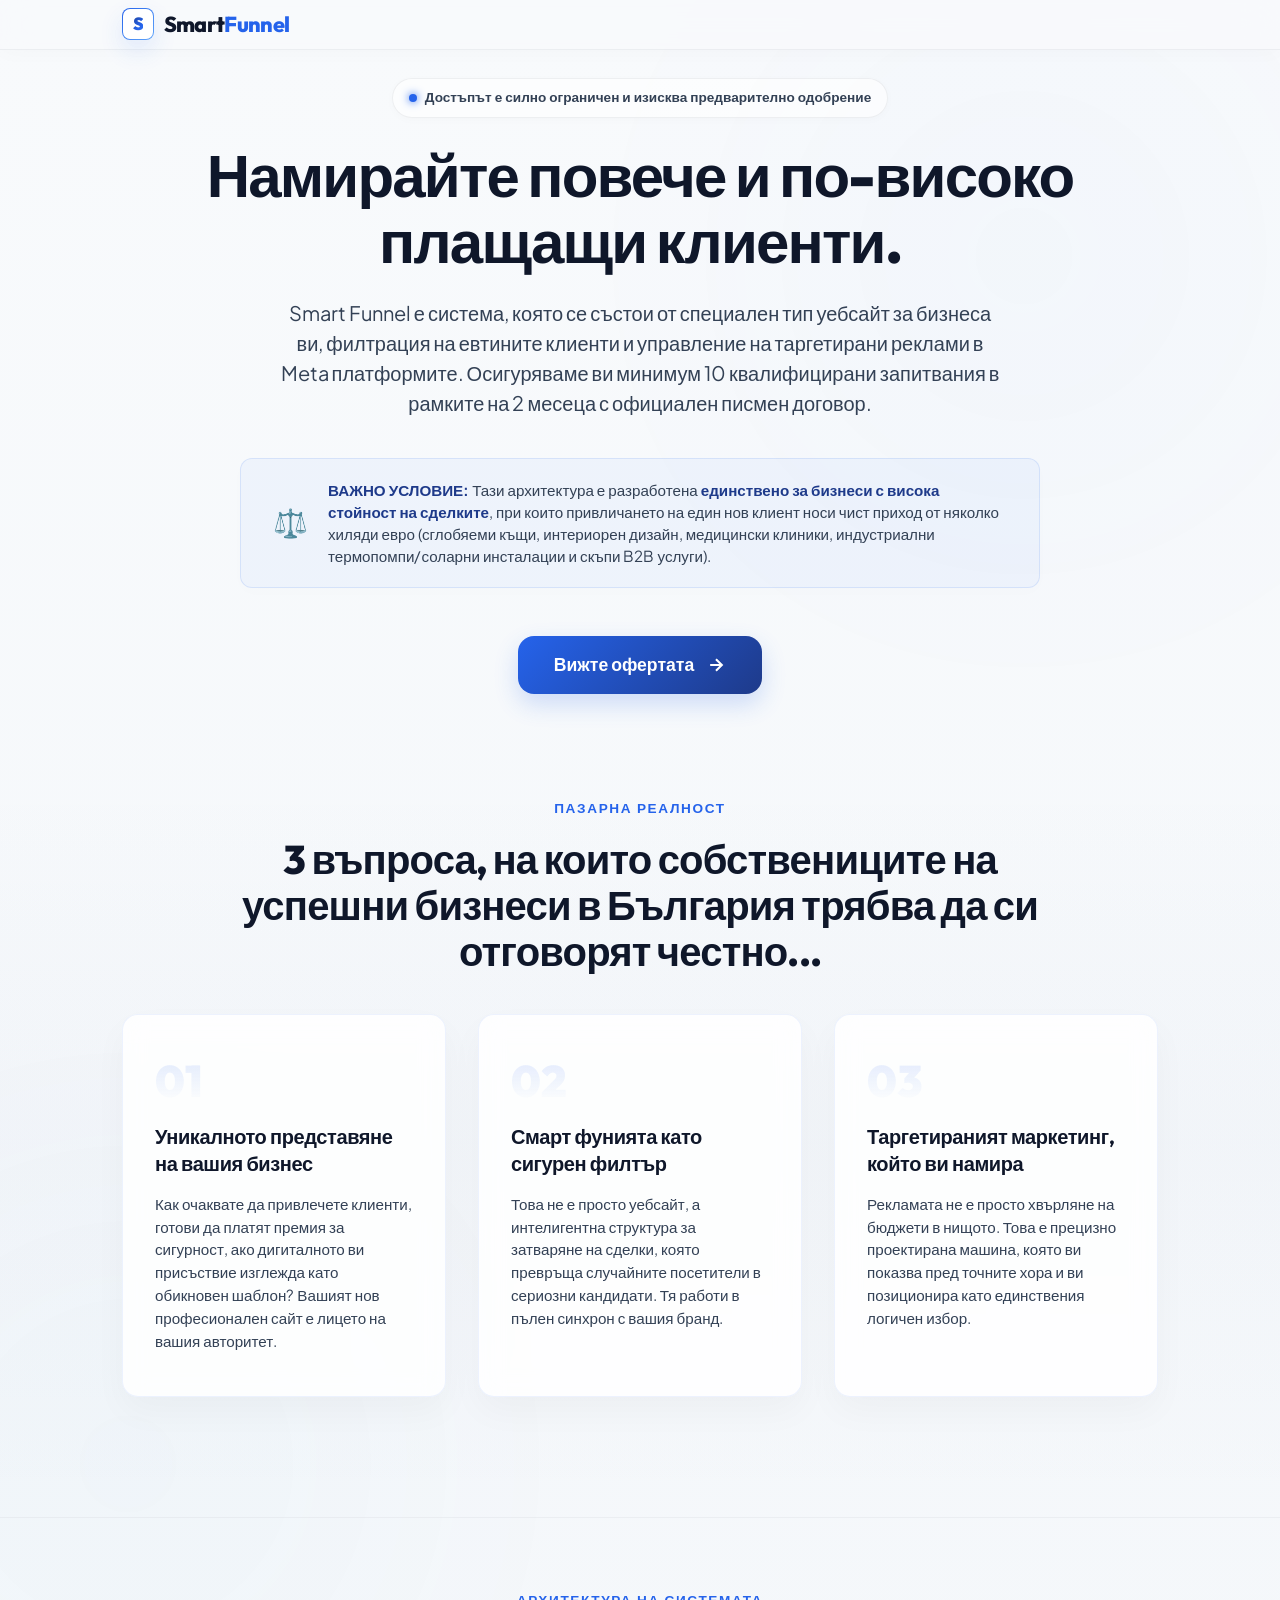
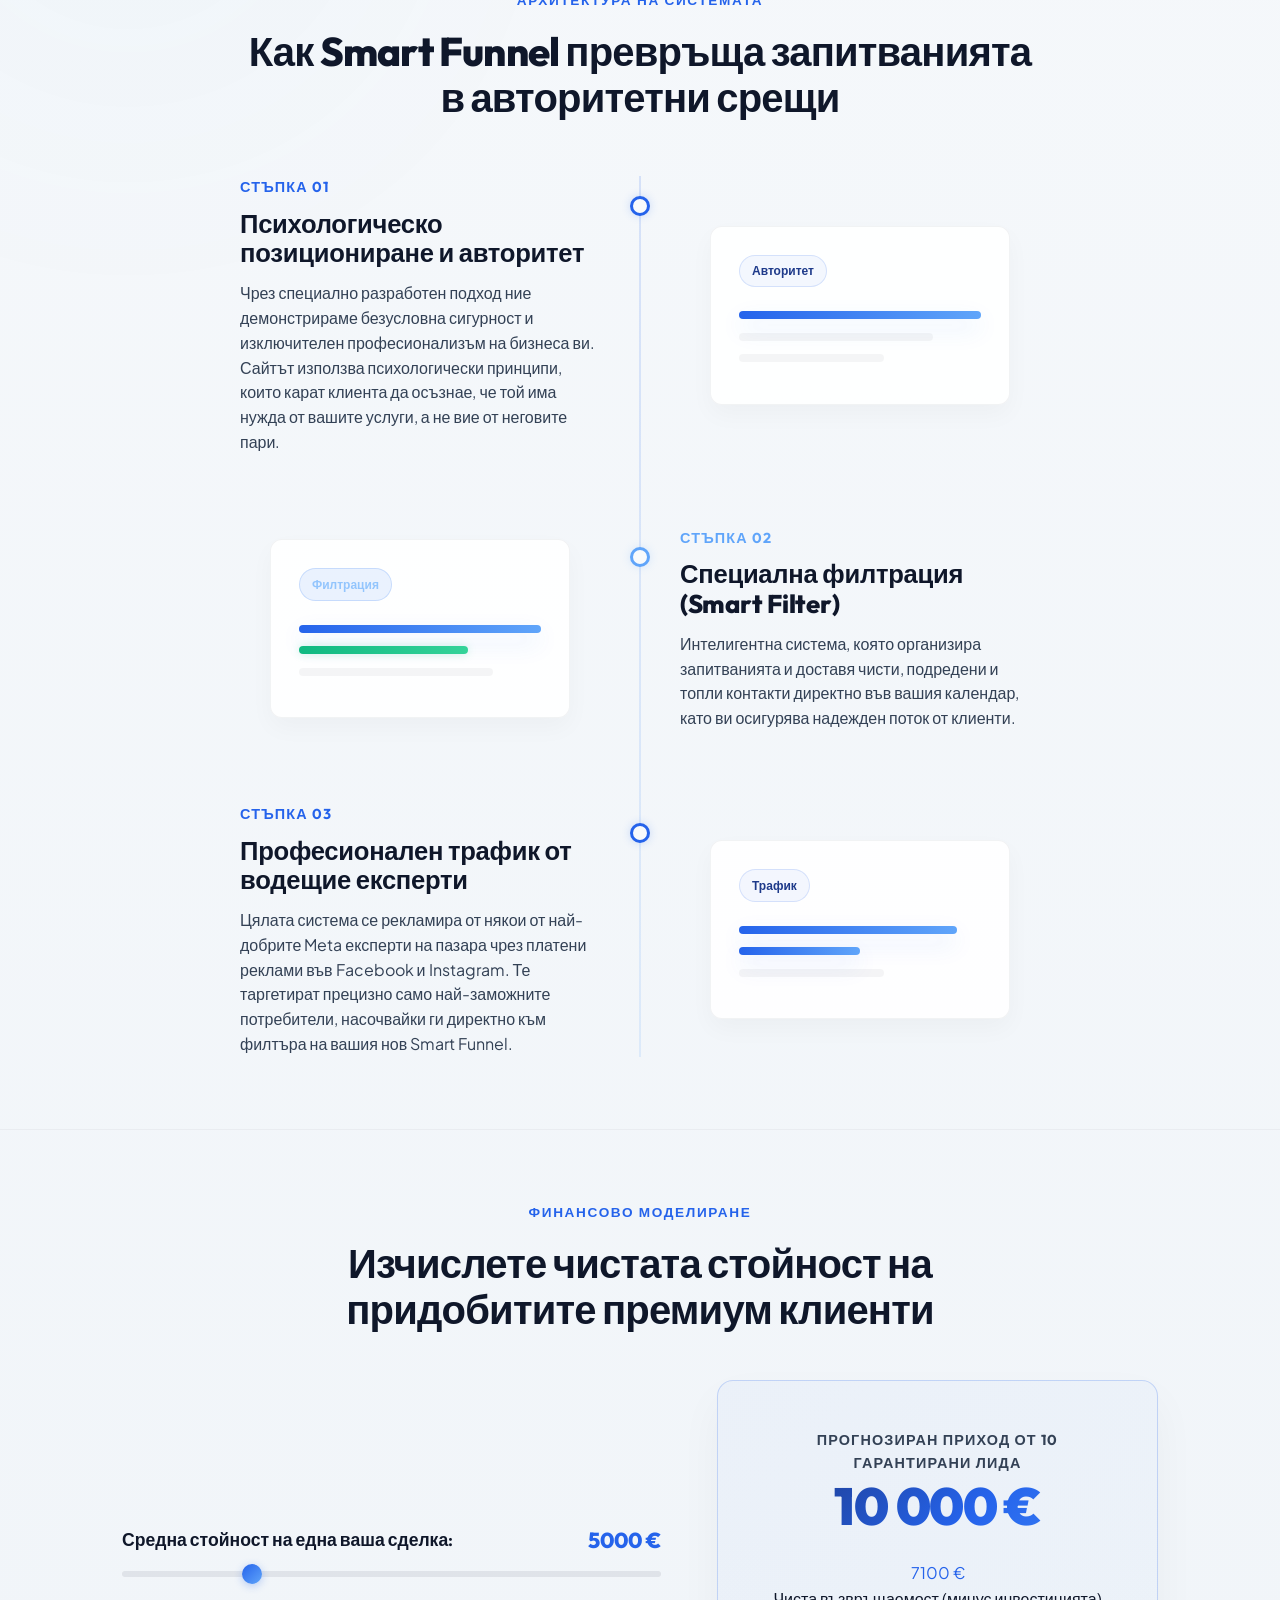
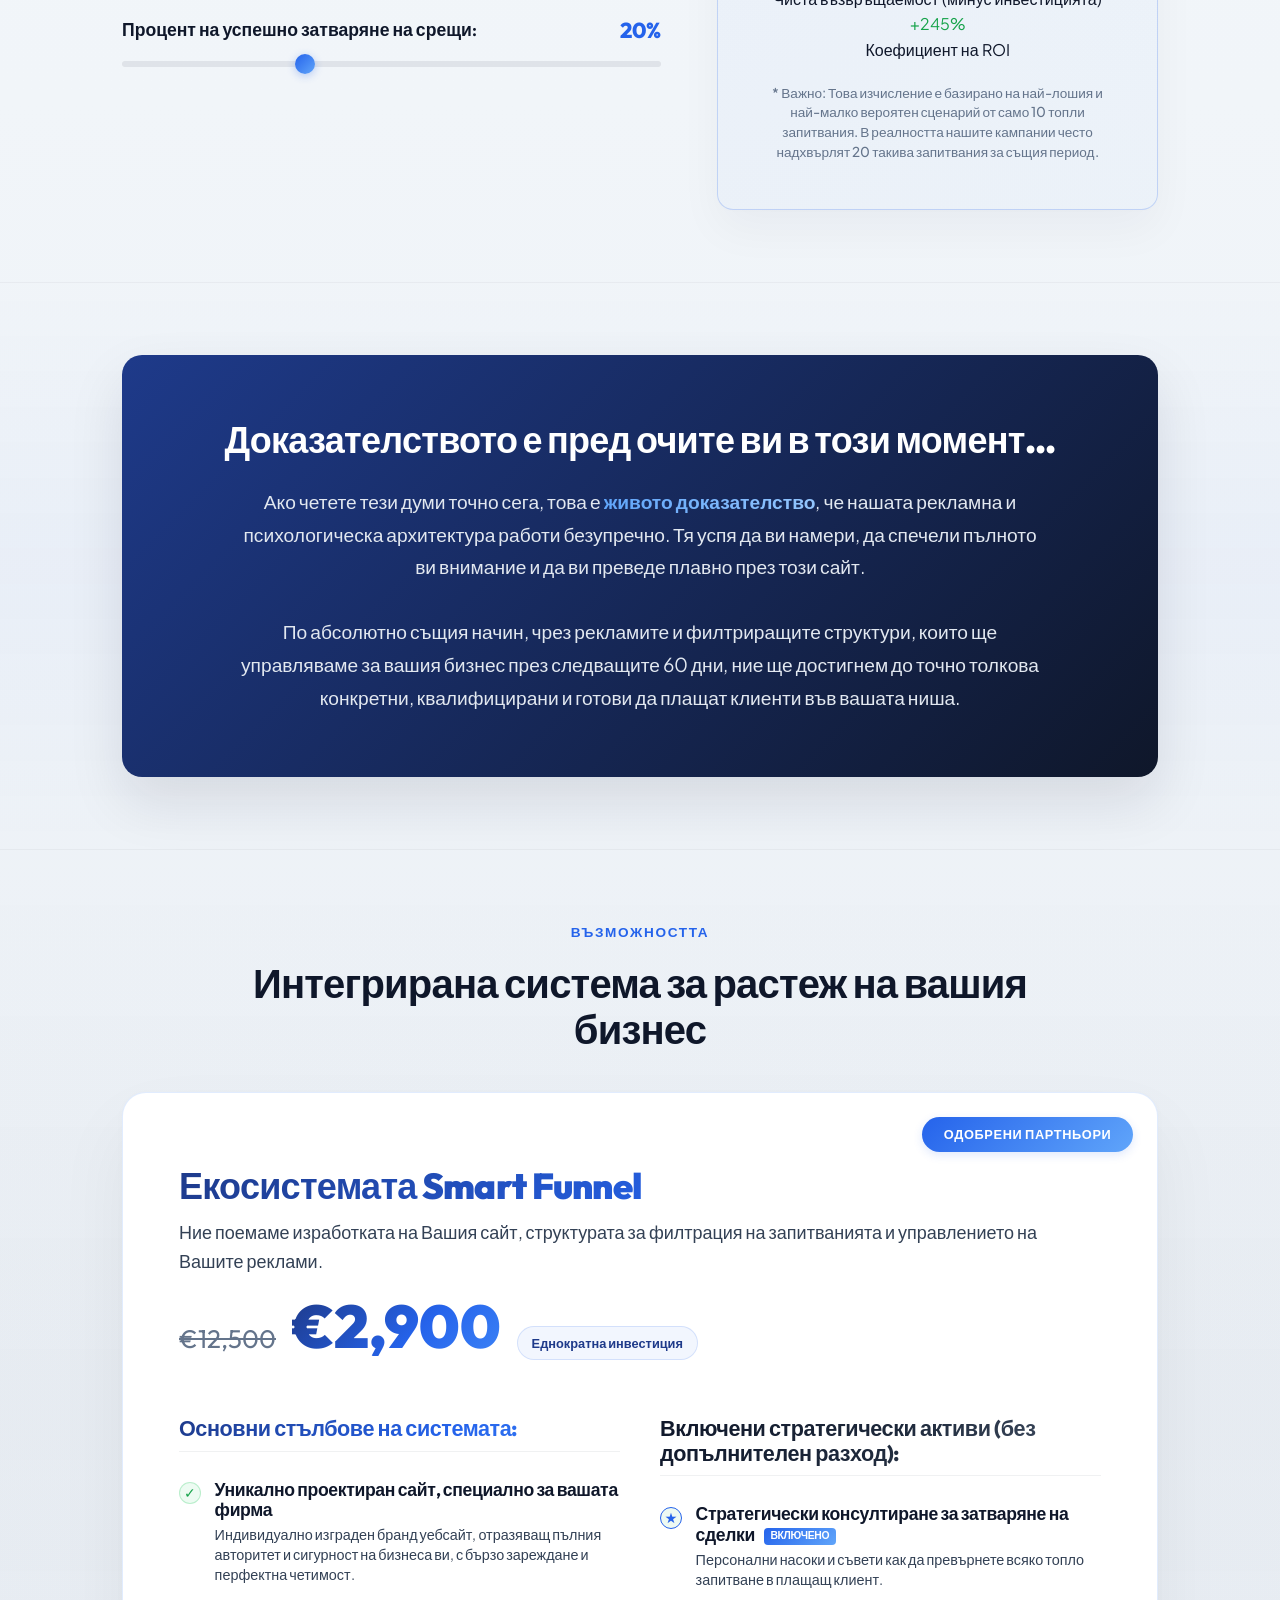
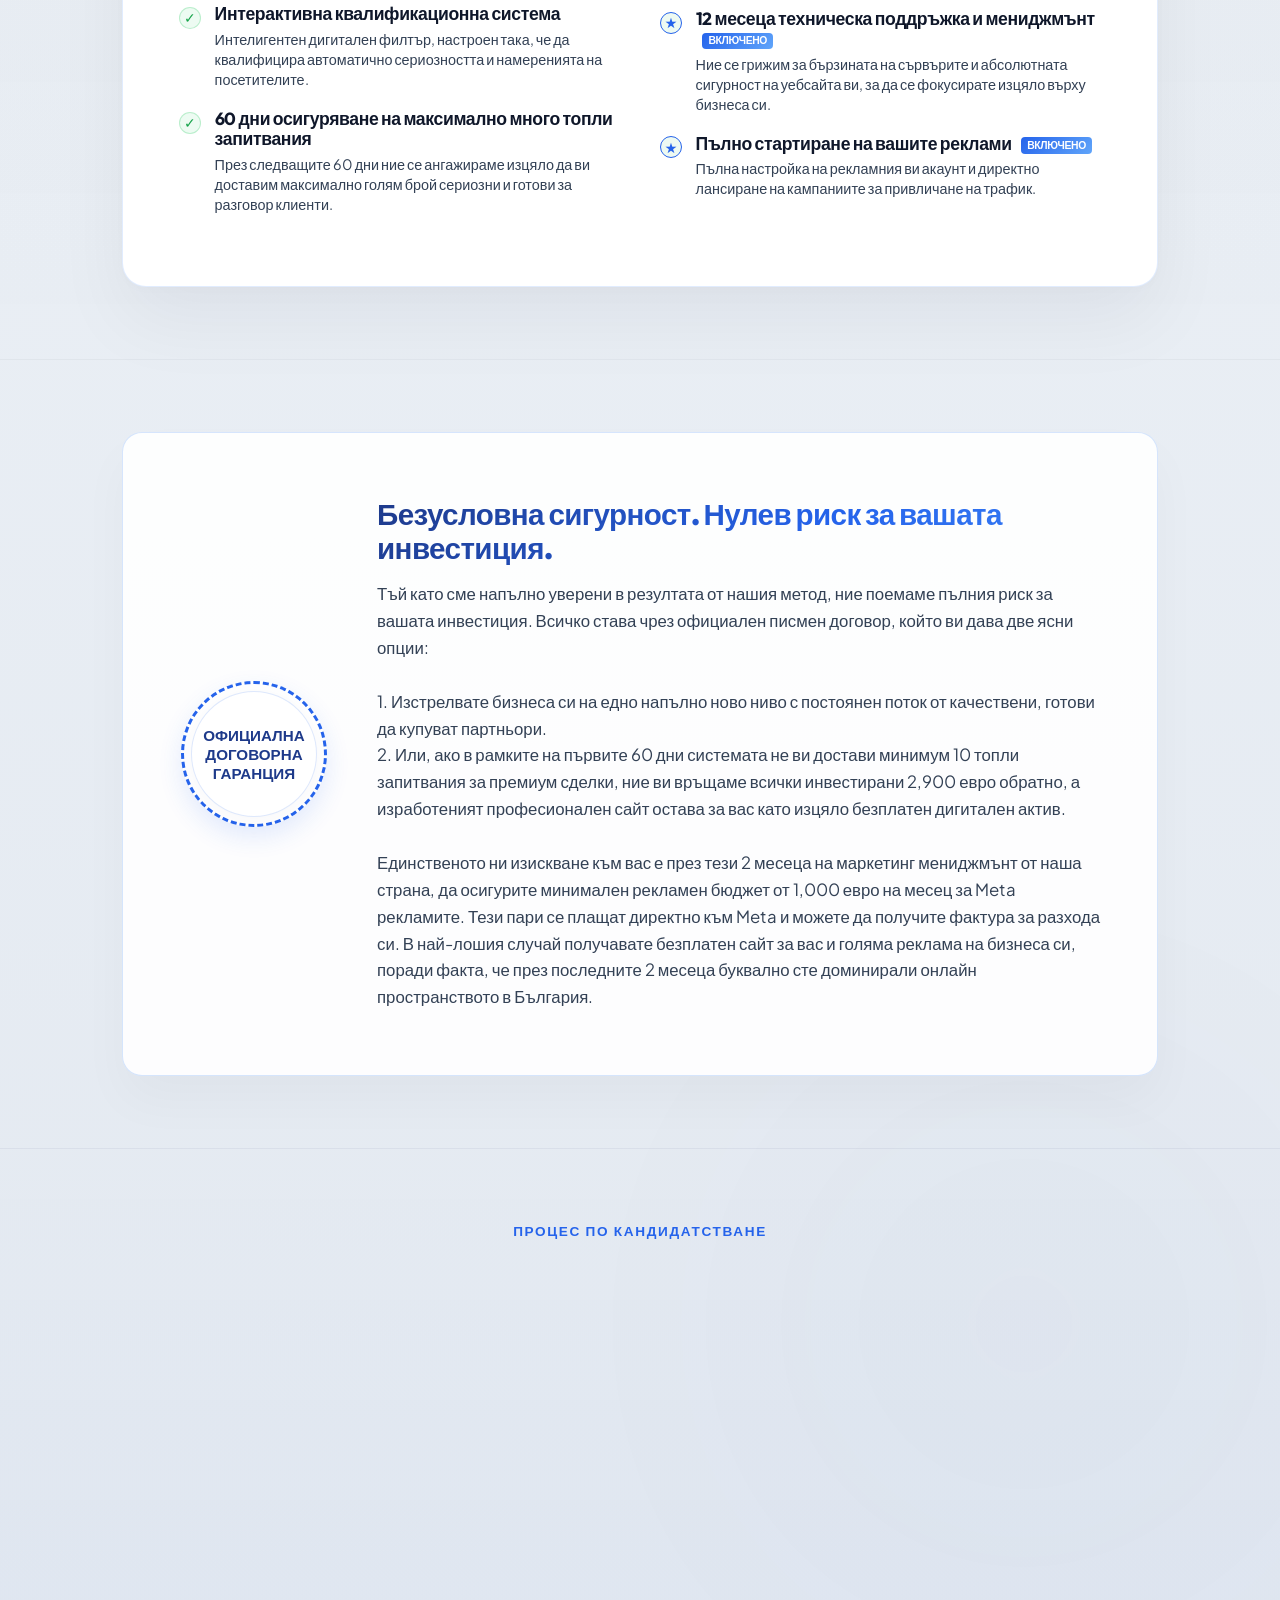
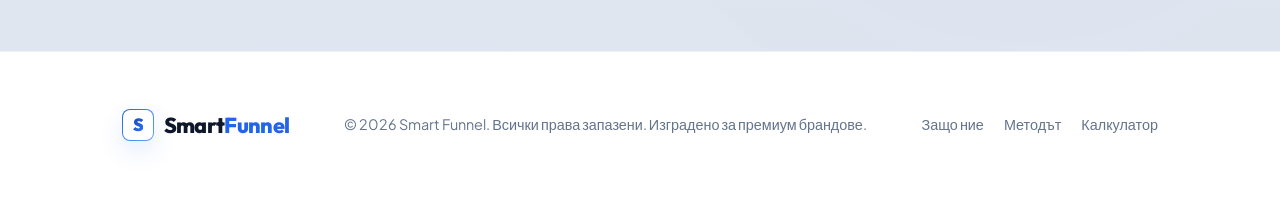
==== commit 8a53a6c5: "Refine: Multi-step popup modal contact form, offer benefits overhaul, contract guarantee rewrites" ====
--- a/index.html
+++ b/index.html
@@ -4,7 +4,7 @@
     <meta charset="UTF-8">
     <meta name="viewport" content="width=device-width, initial-scale=1.0">
     <title>Smart Funnel - Интегрирана клиентска екосистема за премиум бизнеси</title>
-    <meta name="description" content="Ние не изработваме просто уебсайтове. Ние внедряваме цялостна, затворена екосистема за сигурно привличане на високоплатени клиенти, която работи на автопилот.">
+    <meta name="description" content="Ние не изработваме просто уебсайтове. Ние внедряваме цялостна, затворена екосистема за привличане на високоплатени клиенти, която работи на автопилот.">
     <link rel="stylesheet" href="styles.css">
 </head>
 <body>
@@ -36,7 +36,7 @@
             </h1>
             
             <p class="hero-subtitle reveal active">
-                Smart Funnel е първата затворена система в България, която съчетава премиум сайт, интелигентен процес и таргетирана реклама. Осигуряваме ви минимум 10 квалифицирани сделки в рамките на 60 дни с официален писмен договор.
+                Smart Funnel е система, която се състои от специален тип уебсайт за бизнеса ви, филтрация на евтините клиенти и управление на таргетирани реклами в Meta платформите. Осигуряваме ви минимум 10 квалифицирани запитвания в рамките на 2 месеца с официален писмен договор.
             </p>
 
             <!-- ВАЖНО: Предупреждение за ниша (High-Ticket Only) -->
@@ -48,10 +48,10 @@
             </div>
 
             <div class="cta-group reveal active">
-                <a href="#offer" class="btn-premium btn-blue">
+                <button class="btn-premium btn-blue open-modal-btn">
                     Вижте офертата
                     <svg width="20" height="20" viewBox="0 0 24 24" fill="none" stroke="currentColor" stroke-width="2.5"><path d="M5 12h14M12 5l7 7-7 7"/></svg>
-                </a>
+                </button>
             </div>
         </div>
     </section>
@@ -152,7 +152,7 @@
                 <div class="timeline-item reveal" style="transition-delay: 0.3s;">
                     <div class="timeline-content-holder">
                         <span class="timeline-step">Стъпка 03</span>
-                        <h3 class="timeline-title">Професионален трафик от водещи агенции</h3>
+                        <h3 class="timeline-title">Професионален трафик от водещие експерти</h3>
                         <p class="timeline-desc">
                             Цялата система се рекламира от някои от най-добрите Meta експерти на пазара чрез платени реклами във Facebook и Instagram. Те таргетират прецизно само най-заможните потребители, насочвайки ги директно към филтъра на вашия нов Smart Funnel.
                         </p>
@@ -216,6 +216,11 @@
                             <div class="roi-stat-label">Коефициент на ROI</div>
                         </div>
                     </div>
+                    
+                    <!-- Важна бележка под калкулатора -->
+                    <div class="roi-subtext-note">
+                        * Важно: Това изчисление е базирано на най-лошия и най-малко вероятен сценарий от само 10 топли запитвания. В реалността нашите кампании често надхвърлят 20 такива запитвания за същия период.
+                    </div>
                 </div>
             </div>
         </div>
@@ -239,7 +244,7 @@
         <div class="container">
             <span class="section-tag">Възможността</span>
             <h2 class="section-title reveal">
-                Първата по рода си интегрирана дигитална машина за сериозни резултати
+                Интегрирана система за растеж на вашия бизнес
             </h2>
 
             <div class="offer-card reveal">
@@ -248,7 +253,7 @@
                 
                 <div class="offer-header">
                     <h3 class="offer-header-title text-blue-gradient">Екосистемата Smart Funnel</h3>
-                    <p>Цялостно проектиране, кодиране, AI интеграция и автоматизирано лансиране на вашия бизнес.</p>
+                    <p>Ние поемаме изработката на Вашия сайт, структурата за филтрация на запитванията и управлението на Вашите реклами.</p>
                     <div class="offer-price-row">
                         <span class="price-old">€12,500</span>
                         <span class="price-new">€2,900</span>
@@ -264,22 +269,22 @@
                             <div class="offer-item">
                                 <div class="offer-icon">✓</div>
                                 <div class="offer-text">
-                                    <h4>Уникален премиум уебсайт за вашия бизнес</h4>
-                                    <p>Индивидуално проектиран по модела на Smart Funnel, с изключителна скорост и дишащи пространства за максимален авторитет.</p>
+                                    <h4>Уникално проектиран сайт, специално за вашата фирма</h4>
+                                    <p>Индивидуално изграден бранд уебсайт, отразяващ пълния авторитет и сигурност на бизнеса ви, с бързо зареждане и перфектна четимост.</p>
                                 </div>
                             </div>
                             <div class="offer-item">
                                 <div class="offer-icon">✓</div>
                                 <div class="offer-text">
                                     <h4>Интерактивна квалификационна система</h4>
-                                    <p>Уникален дигитален филтър, настроен така, че да допуска само потенциални клиенти с потвърден бюджет и реална нужда.</p>
+                                    <p>Интелигентен дигитален филтър, настроен така, че да квалифицира автоматично сериозността и намеренията на посетителите.</p>
                                 </div>
                             </div>
                             <div class="offer-item">
                                 <div class="offer-icon">✓</div>
                                 <div class="offer-text">
-                                    <h4>AI асистент за квалификация на автопилот</h4>
-                                    <p>Автоматизирана 24/7 система, която комуникира, проверява нуждите на запитванията и ги записва директно във вашия календар.</p>
+                                    <h4>60 дни осигуряване на максимално много топли запитвания</h4>
+                                    <p>През следващите 60 дни ние се ангажираме изцяло да ви доставим максимално голям брой сериозни и готови за разговор клиенти.</p>
                                 </div>
                             </div>
                         </div>
@@ -292,22 +297,22 @@
                             <div class="offer-item">
                                 <div class="offer-icon" style="border-color: var(--blue-3); color: var(--blue-3);">★</div>
                                 <div class="offer-text">
-                                    <h4>Шаблони за премахване на възражения <span class="bonus-badge">Включено</span></h4>
-                                    <p>Доказани скриптове за разговор с високобюджетни клиенти, които затвърждават позицията ви на безспорен пазарен лидер.</p>
+                                    <h4>Стратегически консултиране за затваряне на сделки <span class="bonus-badge">Включено</span></h4>
+                                    <p>Персонални насоки и съвети как да превърнете всяко топло запитване в плащащ клиент.</p>
                                 </div>
                             </div>
                             <div class="offer-item">
                                 <div class="offer-icon" style="border-color: var(--blue-3); color: var(--blue-3);">★</div>
                                 <div class="offer-text">
-                                    <h4>12 месеца VIP технически мениджмънт <span class="bonus-badge">Включено</span></h4>
+                                    <h4>12 месеца техническа поддръжка и мениджмънт <span class="bonus-badge">Включено</span></h4>
                                     <p>Ние се грижим за бързината на сървърите и абсолютната сигурност на уебсайта ви, за да се фокусирате изцяло върху бизнеса си.</p>
                                 </div>
                             </div>
                             <div class="offer-item">
                                 <div class="offer-icon" style="border-color: var(--blue-3); color: var(--blue-3);">★</div>
                                 <div class="offer-text">
-                                    <h4>Интегрирано лансиране и рекламна архитектура <span class="bonus-badge">Включено</span></h4>
-                                    <p>Пълна настройка на рекламния ви акаунт и стартиране на трафика към новия ви Smart Funnel.</p>
+                                    <h4>Пълно стартиране на вашите реклами <span class="bonus-badge">Включено</span></h4>
+                                    <p>Пълна настройка на рекламния ви акаунт и директно лансиране на кампаниите за привличане на трафик.</p>
                                 </div>
                             </div>
                         </div>
@@ -331,30 +336,125 @@
                 <div class="guarantee-content">
                     <h3 class="text-blue-gradient">Безусловна сигурност. Нулев риск за вашата инвестиция.</h3>
                     <p>
-                        Тъй като сме напълно уверени в резултата от нашата екосистема, ние поемаме пълния риск за вашата инвестиция. Всичко става чрез **официален писмен договор**, който ви дава две ясни опции: <br><br>
-                        1. **Истрелвате бизнеса си на едно напълно ново ниво** с постоянен поток от качествени, готови да купуват партньори.<br>
-                        2. Или, ако в рамките на първите 60 дни системата не ви достави **минимум 10 топли запитвания** за премиум сделки, **ние ви връщаме всички инвестирани 2,900 евро обратно**, а сайтът и софтуерът остават за вас като изцяло безплатен дигитален актив. <br><br>
-                        Единственото ни изискване към вас е през тези 2 месеца на безплатен мениджмънт от наша страна, да осигурите **минимален рекламен бюджет от 1,000 евро на месец** за Meta рекламите. В най-лошия случай получавате безупречен дигитален актив безплатно. За вас рискът е равен на нула.
+                        Тъй като сме напълно уверени в резултата от нашия метод, ние поемаме пълния риск за вашата инвестиция. Всичко става чрез официален писмен договор, който ви дава две ясни опции: <br><br>
+                        1. Изстрелвате бизнеса си на едно напълно ново ниво с постоянен поток от качествени, готови да купуват партньори.<br>
+                        2. Или, ако в рамките на първите 60 дни системата не ви достави минимум 10 топли запитвания за премиум сделки, ние ви връщаме всички инвестирани 2,900 евро обратно, а изработеният професионален сайт остава за вас като изцяло безплатен дигитален актив. <br><br>
+                        Единственото ни изискване към вас е през тези 2 месеца на маркетинг мениджмънт от наша страна, да осигурите минимален рекламен бюджет от 1,000 евро на месец за Meta рекламите. Тези пари се плащат директно към Meta и можете да получите фактура за разхода си. В най-лошия случай получавате безплатен сайт за вас и голяма реклама на бизнеса си, поради факта, че през последните 2 месеца буквално сте доминирали онлайн пространството в България.
                     </p>
                 </div>
             </div>
         </div>
     </section>
 
-    <!-- Секция 8: Кандидатстване (Application Form) -->
+    <!-- Секция 8: Кандидатстване (Сегмент с бутон, който отваря попъп) -->
     <section class="apply-section" id="apply">
-        <div class="container">
+        <div class="container" style="text-align: center;">
             <span class="section-tag">Процес по кандидатстване</span>
             <h2 class="section-title reveal">
                 Подайте заявка за оценка на съвместимостта
             </h2>
-            <p style="text-align: center; max-width: 600px; margin: -2rem auto 3rem; color: var(--text-secondary);">
+            <p style="max-width: 600px; margin: -2rem auto 3rem; color: var(--text-secondary);" class="reveal">
                 За да гарантираме безупречно качество на изпълнението, приемаме изключително ограничен брой нови дългосрочни проекти.
             </p>
-
-            <div class="apply-card glass-card reveal">
-                <div class="form-status" id="form-status"></div>
-                <form id="apply-form">
+            <button class="btn-premium btn-blue open-modal-btn reveal">
+                Кандидатствайте за Smart Funnel
+                <svg width="20" height="20" viewBox="0 0 24 24" fill="none" stroke="currentColor" stroke-width="2.5"><path d="M5 12h14M12 5l7 7-7 7"/></svg>
+            </button>
+        </div>
+    </section>
+
+    <!-- ПРЕМИУМ МУЛТИСТЕП ПОПЪП ФОРМА -->
+    <div id="apply-modal" class="modal-overlay">
+        <div class="modal-card">
+            <button class="modal-close-btn" id="modal-close-btn">&times;</button>
+            <div class="modal-progress">
+                <div class="modal-progress-bar" id="modal-progress-bar"></div>
+            </div>
+            
+            <form id="apply-form">
+                <!-- Стъпка 1 -->
+                <div class="modal-step active" data-step="1">
+                    <h3 class="modal-step-title">В какъв бизнес сте?</h3>
+                    <div class="modal-options">
+                        <label class="modal-option">
+                            <input type="radio" name="business-type" value="construction" required>
+                            <span class="option-text">Строителство на къщи / Луксозни ремонти</span>
+                        </label>
+                        <label class="modal-option">
+                            <input type="radio" name="business-type" value="interior">
+                            <span class="option-text">Интериорен дизайн „до ключ“</span>
+                        </label>
+                        <label class="modal-option">
+                            <input type="radio" name="business-type" value="energy">
+                            <span class="option-text">Индустриални соларни / термопомпи</span>
+                        </label>
+                        <label class="modal-option">
+                            <input type="radio" name="business-type" value="medical">
+                            <span class="option-text">Естетична медицина / Импланти</span>
+                        </label>
+                        <label class="modal-option">
+                            <input type="radio" name="business-type" value="consulting">
+                            <span class="option-text">B2B услуги / Корпоративни услуги</span>
+                        </label>
+                        <label class="modal-option" id="other-option-trigger">
+                            <input type="radio" name="business-type" value="other">
+                            <span class="option-text">Друг сектор...</span>
+                        </label>
+                    </div>
+                    <div class="form-group" id="other-business-group" style="display: none; margin-top: 1rem;">
+                        <input type="text" id="form-other-business" placeholder="Опишете вашия бизнес...">
+                    </div>
+                    <div class="modal-nav">
+                        <div></div>
+                        <button type="button" class="btn-premium btn-blue btn-next-step">Напред</button>
+                    </div>
+                </div>
+
+                <!-- Стъпка 2 -->
+                <div class="modal-step" data-step="2">
+                    <h3 class="modal-step-title">Детайли за дейността</h3>
+                    
+                    <div class="form-group">
+                        <label>Колко средно ви носи един клиент?</label>
+                        <div class="modal-options-row">
+                            <label class="modal-option-inline">
+                                <input type="radio" name="client-cost" value="1k" required>
+                                <span>~1,000 €</span>
+                            </label>
+                            <label class="modal-option-inline">
+                                <input type="radio" name="client-cost" value="2-5k">
+                                <span>2,000 - 5,000 €</span>
+                            </label>
+                            <label class="modal-option-inline">
+                                <input type="radio" name="client-cost" value="over5k">
+                                <span>над 5,000 €</span>
+                            </label>
+                        </div>
+                    </div>
+
+                    <div class="form-group" style="margin-top: 1.5rem;">
+                        <label for="form-online">Наличен уебсайт, Facebook страница или друго онлайн присъствие:</label>
+                        <input type="text" id="form-online" placeholder="Линк към сайт или фейсбук страница...">
+                    </div>
+
+                    <div class="form-group">
+                        <label for="form-message">Опишете подробно бизнеса си:</label>
+                        <textarea id="form-message" placeholder="С какво се занимавате, какви са основните ви продукти..."></textarea>
+                    </div>
+                    <div class="form-error-msg" id="step2-error-msg" style="color: #dc2626; font-size: 0.85rem; margin-top: -0.5rem; margin-bottom: 1rem; display: none;">
+                        Моля, попълнете поне едно от двете полета (онлайн присъствие или описание на бизнеса).
+                    </div>
+
+                    <div class="modal-nav">
+                        <button type="button" class="btn-premium btn-outline btn-prev-step">Назад</button>
+                        <button type="button" class="btn-premium btn-blue btn-next-step">Напред</button>
+                    </div>
+                </div>
+
+                <!-- Стъпка 3 -->
+                <div class="modal-step" data-step="3">
+                    <h3 class="modal-step-title">Контактна информация</h3>
+                    
                     <div class="form-group">
                         <label for="form-name">Вашето име и фамилия:</label>
                         <input type="text" id="form-name" placeholder="Иван Иванов" required>
@@ -366,41 +466,31 @@
                     </div>
 
                     <div class="form-group">
-                        <label for="form-business">Какъв е вашият премиум бизнес / ниша?</label>
-                        <select id="form-business" required>
-                            <option value="" disabled selected>Изберете сектор...</option>
-                            <option value="construction">Строителство на къщи / Луксозни ремонти</option>
-                            <option value="interior">Интериорен дизайн „до ключ“</option>
-                            <option value="energy">Индустриални соларни / термопомпени системи</option>
-                            <option value="medical">Естетична медицина / Зъбна имплантология</option>
-                            <option value="consulting">B2B консултиране / Корпоративни услуги</option>
-                            <option value="other">Друг сектор с висока стойност на сделките</option>
-                        </select>
-                    </div>
-
-                    <div class="form-group">
-                        <label for="form-deal-value">Каква е средната стойност на една ваша сделка?</label>
-                        <select id="form-deal-value" required>
-                            <option value="" disabled selected>Изберете сума...</option>
-                            <option value="under2k">Под 1,000 €</option>
-                            <option value="2kto5k">1,000 € - 3,000 €</option>
-                            <option value="over5k">Над 3,000 €</option>
-                        </select>
-                    </div>
-
-                    <div class="form-group">
-                        <label for="form-message">Опишете текущия си начин за привличане на клиенти:</label>
-                        <textarea id="form-message" placeholder="Разчитаме предимно на препоръки / пускаме реклами за кухи кликове..." required></textarea>
-                    </div>
-
-                    <button type="submit" class="btn-premium btn-blue" style="width: 100%; margin-top: 1rem;">
-                        Изпратете заявката си за финална оценка
-                        <svg width="20" height="20" viewBox="0 0 24 24" fill="none" stroke="currentColor" stroke-width="2.5"><path d="M5 12h14M12 5l7 7-7 7"/></svg>
-                    </button>
-                </form>
-            </div>
-        </div>
-    </section>
+                        <label for="form-phone">Телефонен номер за връзка:</label>
+                        <input type="tel" id="form-phone" placeholder="0888 123 456" required>
+                    </div>
+
+                    <div class="modal-nav">
+                        <button type="button" class="btn-premium btn-outline btn-prev-step">Назад</button>
+                        <button type="submit" class="btn-premium btn-blue" id="btn-submit-form">
+                            Изпратете заявката
+                            <svg width="20" height="20" viewBox="0 0 24 24" fill="none" stroke="currentColor" stroke-width="2.5"><path d="M5 12h14M12 5l7 7-7 7"/></svg>
+                        </button>
+                    </div>
+                </div>
+            </form>
+            
+            <!-- Успешно състояние на попъпа -->
+            <div class="modal-success-state" id="modal-success-state" style="display: none; text-align: center; padding: 1rem 0;">
+                <div style="font-size: 3.5rem; margin-bottom: 1.5rem;">✨</div>
+                <h3 class="modal-step-title" style="margin-bottom: 1rem; color: var(--blue-5);">Заявката е изпратена успешно</h3>
+                <p style="color: var(--text-secondary); line-height: 1.6; margin-bottom: 2rem;">
+                    Благодарим ви! Понеже приемаме изключително малко нови проекти, наш стратег ще извърши психологически анализ на Вашето дигитално присъствие и ще се свърже с Вас в рамките на 24 часа за Zoom сесия.
+                </p>
+                <button class="btn-premium btn-blue" id="btn-close-success">Затвори</button>
+            </div>
+        </div>
+    </div>
 
     <!-- Премиум Футър -->
     <footer>
--- a/styles.css
+++ b/styles.css
@@ -136,14 +136,14 @@
 }
 
 section {
-    padding: 4.5rem 0; /* Намалено от 6.5rem за компактност на целия сайт */
+    padding: 4.5rem 0;
     position: relative;
     z-index: 5;
 }
 
-/* --- Хедър (Ултра тънък хедър без страничен текст) --- */
+/* --- Хедър --- */
 header {
-    padding: 0.45rem 0; /* Още по-тънък и компактен хедър */
+    padding: 0.45rem 0;
     position: sticky;
     top: 0;
     z-index: 100;
@@ -221,7 +221,7 @@
 }
 
 .header-badge {
-    display: none; /* Премахнат изцяло баджът за максимална чистота */
+    display: none;
 }
 
 /* --- ВАЖНА СЕКЦИЯ: Нишово Предупреждение --- */
@@ -262,9 +262,9 @@
     color: var(--blue-5);
 }
 
-/* --- Hero Секция (По-компактна и издигната нагоре) --- */
+/* --- Hero Секция --- */
 .hero-section {
-    padding-top: 1.75rem; /* Издигната нагоре за оптимална компактност */
+    padding-top: 1.75rem;
     padding-bottom: 4.5rem;
     text-align: center;
 }
@@ -280,7 +280,7 @@
     font-size: 0.85rem;
     font-weight: 600;
     color: var(--text-secondary);
-    margin-bottom: 1.5rem; /* Намалено за компактност */
+    margin-bottom: 1.5rem;
     font-family: var(--font-heading);
     box-shadow: 0 2px 10px rgba(15, 23, 42, 0.02);
 }
@@ -400,7 +400,7 @@
     color: var(--blue-3);
     text-transform: uppercase;
     letter-spacing: 0.12em;
-    margin-bottom: 1rem; /* Намалено разстояние */
+    margin-bottom: 1rem;
     text-align: center;
     display: block;
 }
@@ -410,7 +410,7 @@
     font-weight: 800;
     text-align: center;
     max-width: 800px;
-    margin: 0 auto 2.5rem; /* Намалено разстояние над картите */
+    margin: 0 auto 2.5rem;
     letter-spacing: -0.02em;
     color: var(--text-primary);
 }
@@ -785,6 +785,14 @@
     line-height: 1;
 }
 
+.roi-subtext-note {
+    font-size: 0.85rem;
+    color: var(--text-muted);
+    line-height: 1.45;
+    margin-top: 1.25rem;
+    font-weight: 500;
+}
+
 /* --- СЕКЦИЯ: Доказателство за мета-маркетинг (Proof of Concept) --- */
 .proof-section {
     background: linear-gradient(180deg, transparent 0%, rgba(37, 99, 235, 0.03) 50%, transparent 100%);
@@ -1016,7 +1024,7 @@
     vertical-align: middle;
 }
 
-/* --- Секция 7: Безусловната Договорна Гаранция (С въртящ се пръстен) --- */
+/* --- Секция 7: Безусловната Договорна Гаранция --- */
 .guarantee-section {
     border-top: 1px solid rgba(15, 23, 42, 0.04);
 }
@@ -1112,10 +1120,184 @@
     padding-bottom: 8rem;
 }
 
-.apply-card {
-    max-width: 650px;
-    margin: 2.5rem auto 0;
-    transition: var(--transition-premium);
+/* --- ПРЕМИУМ МУЛТИСТЕП ПОПЪП ФОРМА (MODAL) --- */
+.modal-overlay {
+    position: fixed;
+    inset: 0;
+    background: rgba(15, 23, 42, 0.4);
+    backdrop-filter: blur(12px);
+    -webkit-backdrop-filter: blur(12px);
+    z-index: 200;
+    display: flex;
+    align-items: center;
+    justify-content: center;
+    padding: 1.5rem;
+    opacity: 0;
+    pointer-events: none;
+    transition: opacity 0.5s cubic-bezier(0.25, 1, 0.5, 1);
+}
+
+.modal-overlay.active {
+    opacity: 1;
+    pointer-events: auto;
+}
+
+.modal-card {
+    background: #FFFFFF;
+    border: 1px solid rgba(37, 99, 235, 0.15);
+    border-radius: 20px;
+    width: 100%;
+    max-width: 550px;
+    padding: 3rem 2.5rem;
+    box-shadow: 0 30px 70px rgba(15, 23, 42, 0.12), var(--blue-glow);
+    position: relative;
+    transform: translateY(30px) scale(0.98);
+    transition: transform 0.5s cubic-bezier(0.25, 1, 0.5, 1);
+}
+
+.modal-overlay.active .modal-card {
+    transform: translateY(0) scale(1);
+}
+
+.modal-close-btn {
+    position: absolute;
+    top: 1.5rem;
+    right: 1.5rem;
+    background: transparent;
+    border: none;
+    font-size: 2.25rem;
+    color: var(--text-muted);
+    cursor: pointer;
+    line-height: 1;
+    transition: var(--transition-premium);
+    z-index: 5;
+}
+
+.modal-close-btn:hover {
+    color: var(--text-primary);
+    transform: rotate(90deg);
+}
+
+.modal-progress {
+    height: 4px;
+    background: rgba(15, 23, 42, 0.05);
+    border-radius: 2px;
+    margin-bottom: 2rem;
+    overflow: hidden;
+    position: relative;
+}
+
+.modal-progress-bar {
+    position: absolute;
+    left: 0;
+    top: 0;
+    height: 100%;
+    width: 33.3%;
+    background: linear-gradient(90deg, var(--blue-3), #60A5FA);
+    box-shadow: var(--blue-glow);
+    transition: width 0.5s cubic-bezier(0.16, 1, 0.3, 1);
+}
+
+.modal-step {
+    display: none;
+    opacity: 0;
+    transform: translateX(20px);
+    transition: opacity 0.5s ease, transform 0.5s ease;
+}
+
+.modal-step.active {
+    display: block;
+    opacity: 1;
+    transform: translateX(0);
+}
+
+.modal-step-title {
+    font-size: 1.55rem;
+    font-weight: 800;
+    margin-bottom: 2rem;
+    color: var(--text-primary);
+}
+
+/* Избори в попъп формата */
+.modal-options {
+    display: flex;
+    flex-direction: column;
+    gap: 0.85rem;
+    margin-bottom: 1.5rem;
+}
+
+.modal-option {
+    display: flex;
+    align-items: center;
+    padding: 1rem 1.25rem;
+    background: rgba(15, 23, 42, 0.02);
+    border: 1px solid rgba(15, 23, 42, 0.05);
+    border-radius: 10px;
+    cursor: pointer;
+    transition: var(--transition-premium);
+    position: relative;
+    user-select: none;
+}
+
+.modal-option:hover {
+    background: rgba(15, 23, 42, 0.04);
+    border-color: rgba(15, 23, 42, 0.1);
+}
+
+.modal-option input[type="radio"] {
+    margin-right: 0.85rem;
+    accent-color: var(--blue-3);
+}
+
+.modal-option.selected {
+    background: rgba(37, 99, 235, 0.05);
+    border-color: var(--blue-3);
+}
+
+/* Горизонтален избор за Стъпка 2 */
+.modal-options-row {
+    display: grid;
+    grid-template-columns: repeat(3, 1fr);
+    gap: 0.75rem;
+    margin-top: 0.5rem;
+}
+
+.modal-option-inline {
+    display: flex;
+    flex-direction: column;
+    align-items: center;
+    justify-content: center;
+    padding: 1rem 0.5rem;
+    background: rgba(15, 23, 42, 0.02);
+    border: 1px solid rgba(15, 23, 42, 0.05);
+    border-radius: 10px;
+    cursor: pointer;
+    font-weight: 600;
+    font-size: 0.9rem;
+    text-align: center;
+    transition: var(--transition-premium);
+}
+
+.modal-option-inline:hover {
+    background: rgba(15, 23, 42, 0.04);
+    border-color: rgba(15, 23, 42, 0.1);
+}
+
+.modal-option-inline input[type="radio"] {
+    margin-bottom: 0.5rem;
+    accent-color: var(--blue-3);
+}
+
+.modal-option-inline.selected {
+    background: rgba(37, 99, 235, 0.05);
+    border-color: var(--blue-3);
+}
+
+.modal-nav {
+    display: flex;
+    justify-content: space-between;
+    align-items: center;
+    margin-top: 2rem;
 }
 
 .form-group {
@@ -1132,63 +1314,27 @@
     color: var(--text-primary);
 }
 
-.form-group input, .form-group select, .form-group textarea {
+.form-group input, .form-group textarea {
     background: rgba(255, 255, 255, 0.9);
     border: 1px solid rgba(15, 23, 42, 0.1);
     border-radius: 10px;
-    padding: 1rem 1.15rem;
+    padding: 0.85rem 1rem;
     color: var(--text-primary);
     font-family: var(--font-body);
-    font-size: 1rem;
+    font-size: 0.95rem;
     transition: var(--transition-premium);
     outline: none;
     width: 100%;
-    box-shadow: 0 1px 2px rgba(15, 23, 42, 0.01) inset;
-}
-
-.form-group input:focus, .form-group select:focus, .form-group textarea:focus {
+}
+
+.form-group input:focus, .form-group textarea:focus {
     border-color: var(--blue-3);
     background: #FFFFFF;
-    box-shadow: 0 0 10px rgba(37, 99, 235, 0.1);
-}
-
-.form-group select {
-    appearance: none;
-    -webkit-appearance: none;
-    background-image: url("data:image/svg+xml,%3Csvg xmlns='http://www.w3.org/2000/svg' fill='none' viewBox='0 0 24 24' stroke='%23475569'%3E%3Cpath stroke-linecap='round' stroke-linejoin='round' stroke-width='2' d='M19 9l-7 7-7-7'/%3E%3C/svg%3E");
-    background-repeat: no-repeat;
-    background-position: right 1.15rem center;
-    background-size: 1.15rem;
 }
 
 .form-group textarea {
-    min-height: 110px;
+    min-height: 80px;
     resize: vertical;
-}
-
-.form-status {
-    padding: 1.15rem;
-    border-radius: 10px;
-    font-size: 1rem;
-    font-weight: 600;
-    text-align: center;
-    margin-bottom: 1.25rem;
-    display: none;
-    font-family: var(--font-heading);
-}
-
-.form-status.success {
-    background: rgba(34, 197, 94, 0.08);
-    border: 1px solid rgba(34, 197, 94, 0.2);
-    color: #16a34a;
-    display: block;
-}
-
-.form-status.error {
-    background: rgba(220, 38, 38, 0.06);
-    border: 1px solid rgba(220, 38, 38, 0.2);
-    color: #dc2626;
-    display: block;
 }
 
 /* --- Премиум Футър --- */
@@ -1241,7 +1387,7 @@
 .reveal {
     opacity: 0;
     transform: translateY(20px);
-    transition: all 1.4s cubic-bezier(0.25, 1, 0.5, 1); /* Направено изключително плавно и нежно */
+    transition: all 1.4s cubic-bezier(0.25, 1, 0.5, 1);
 }
 
 .reveal.active {
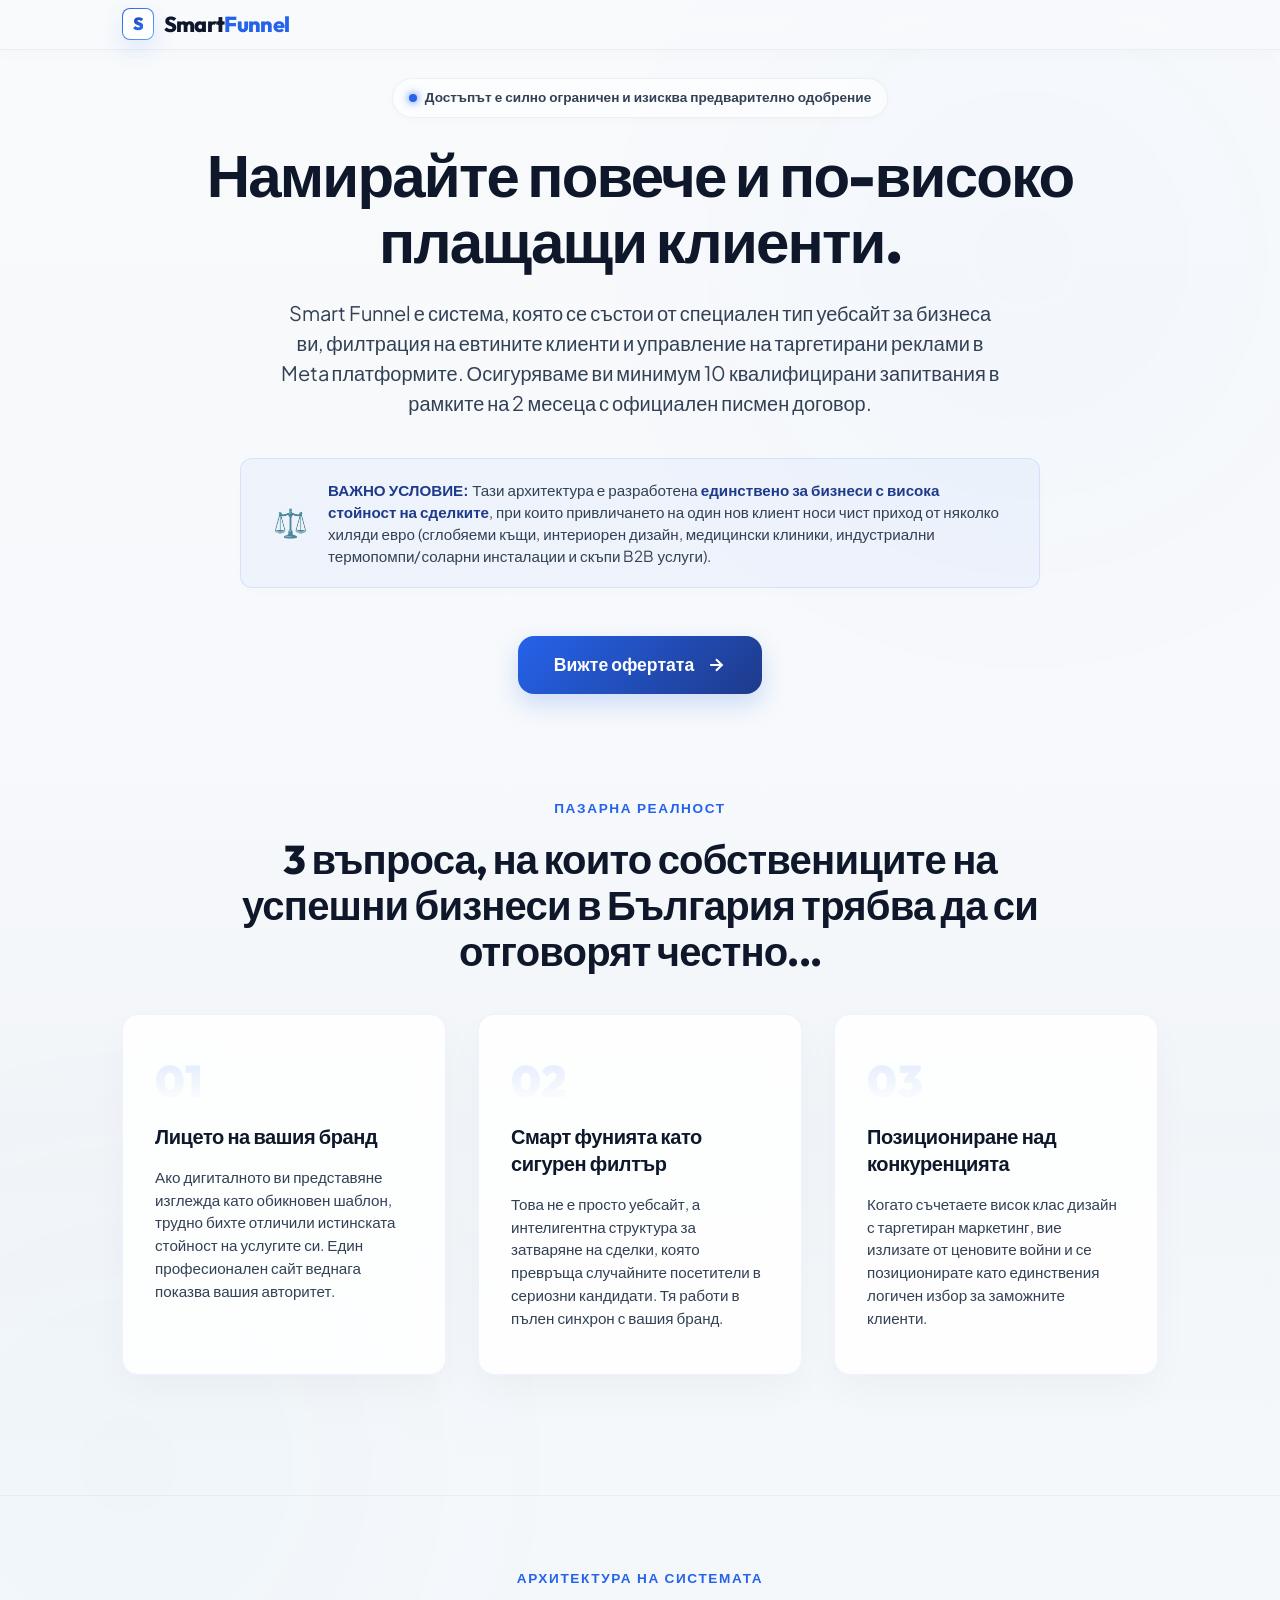
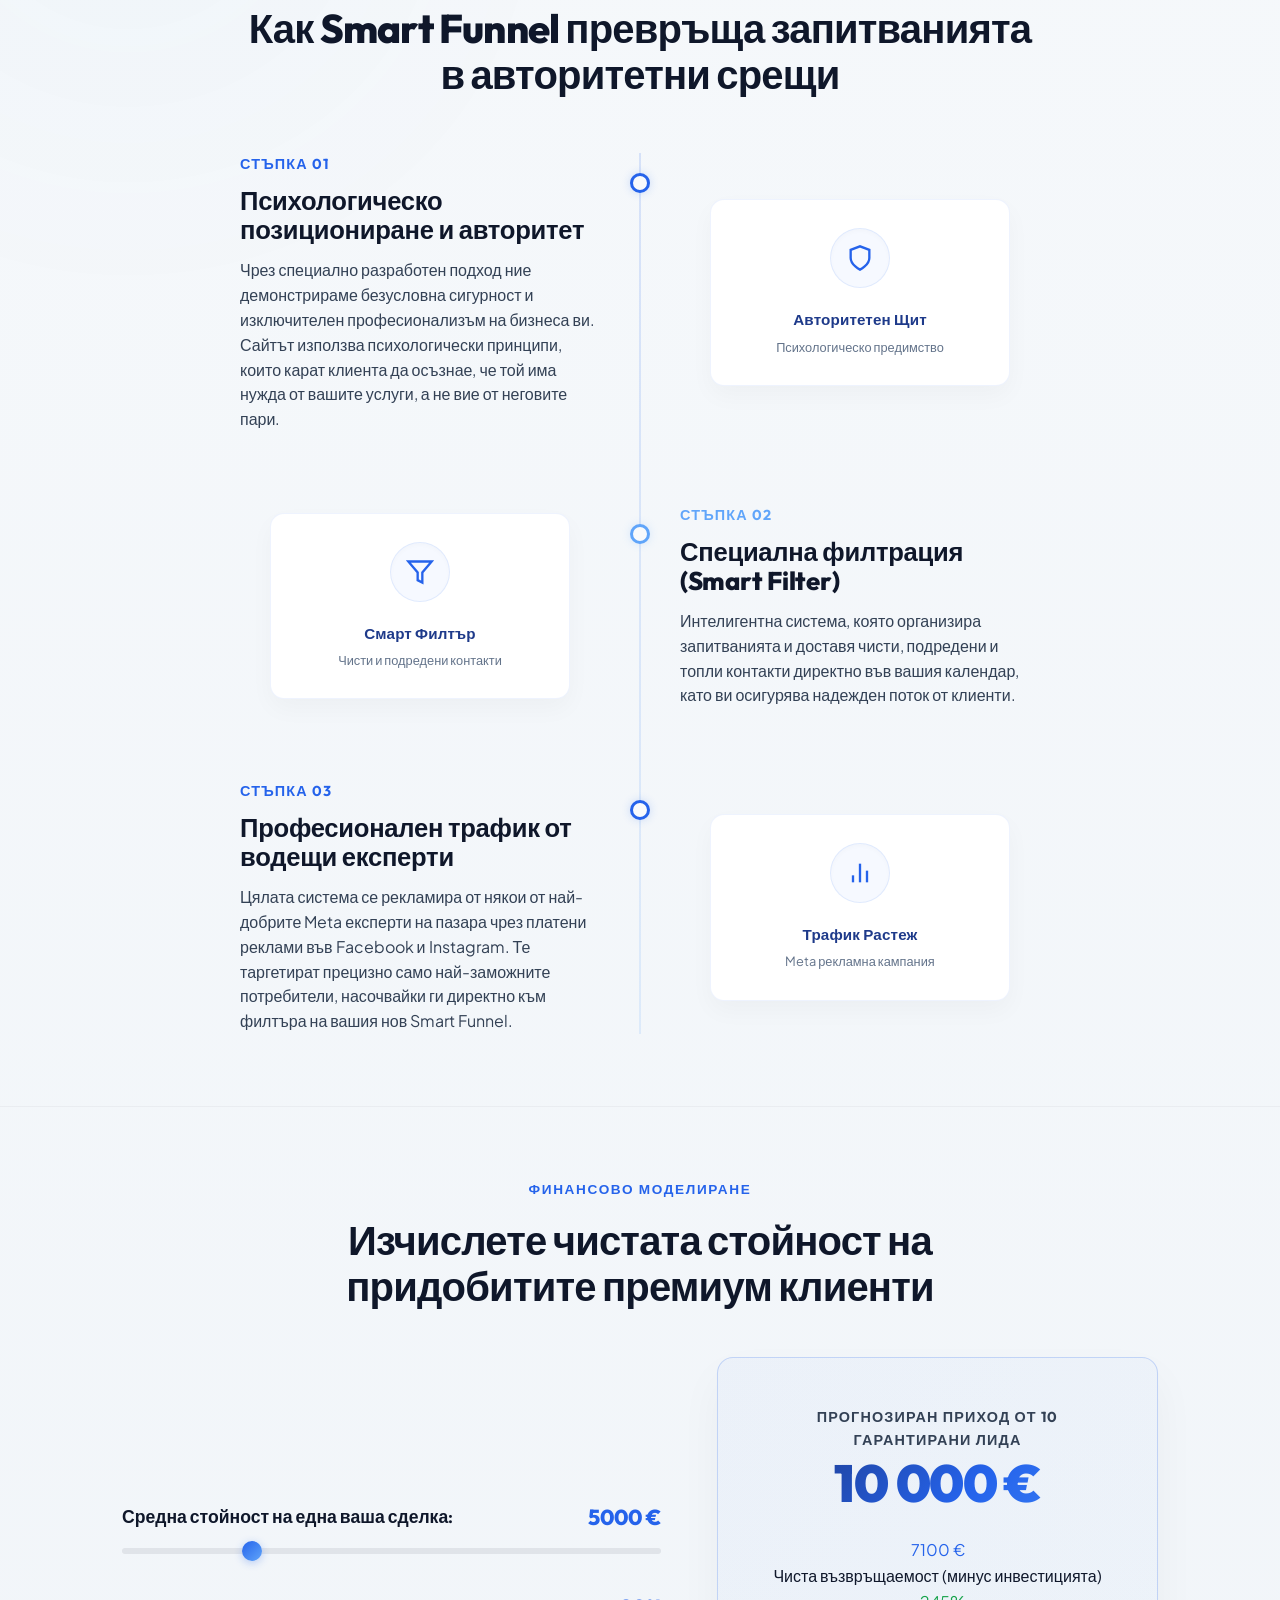
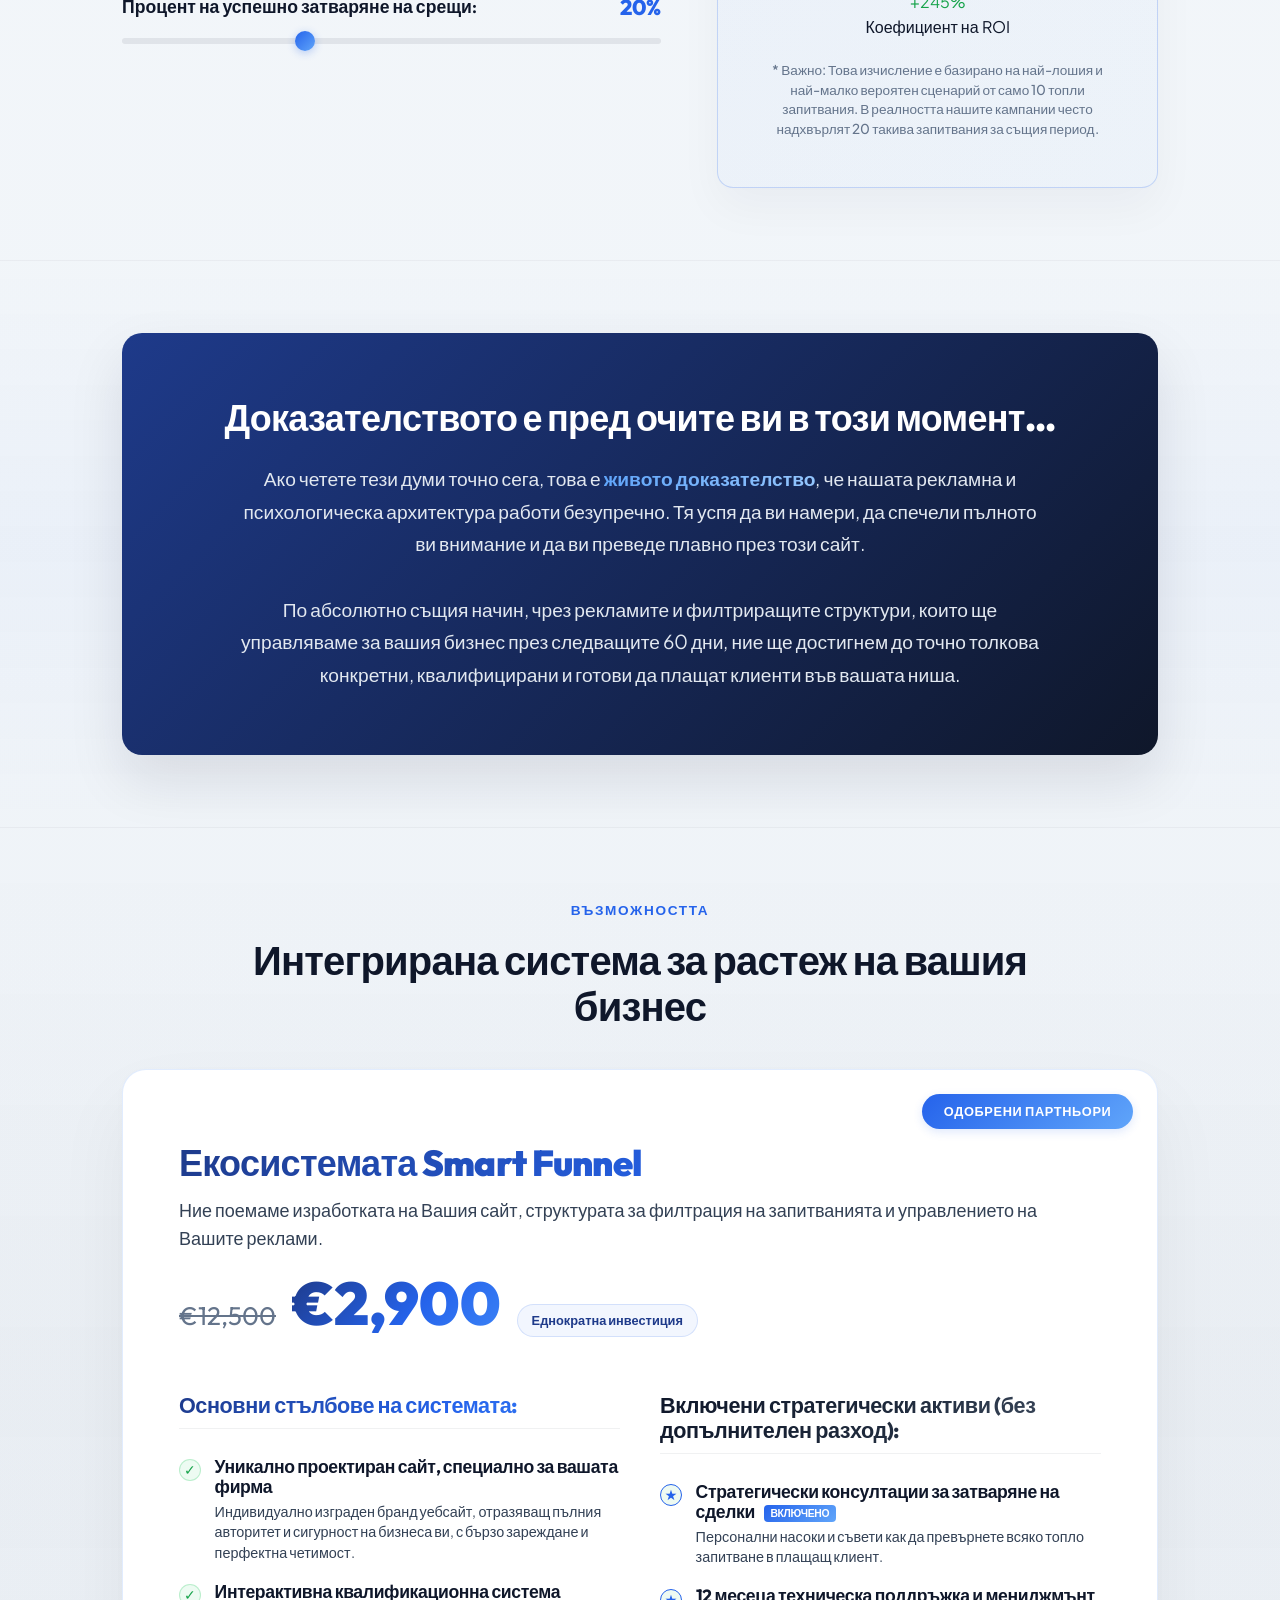
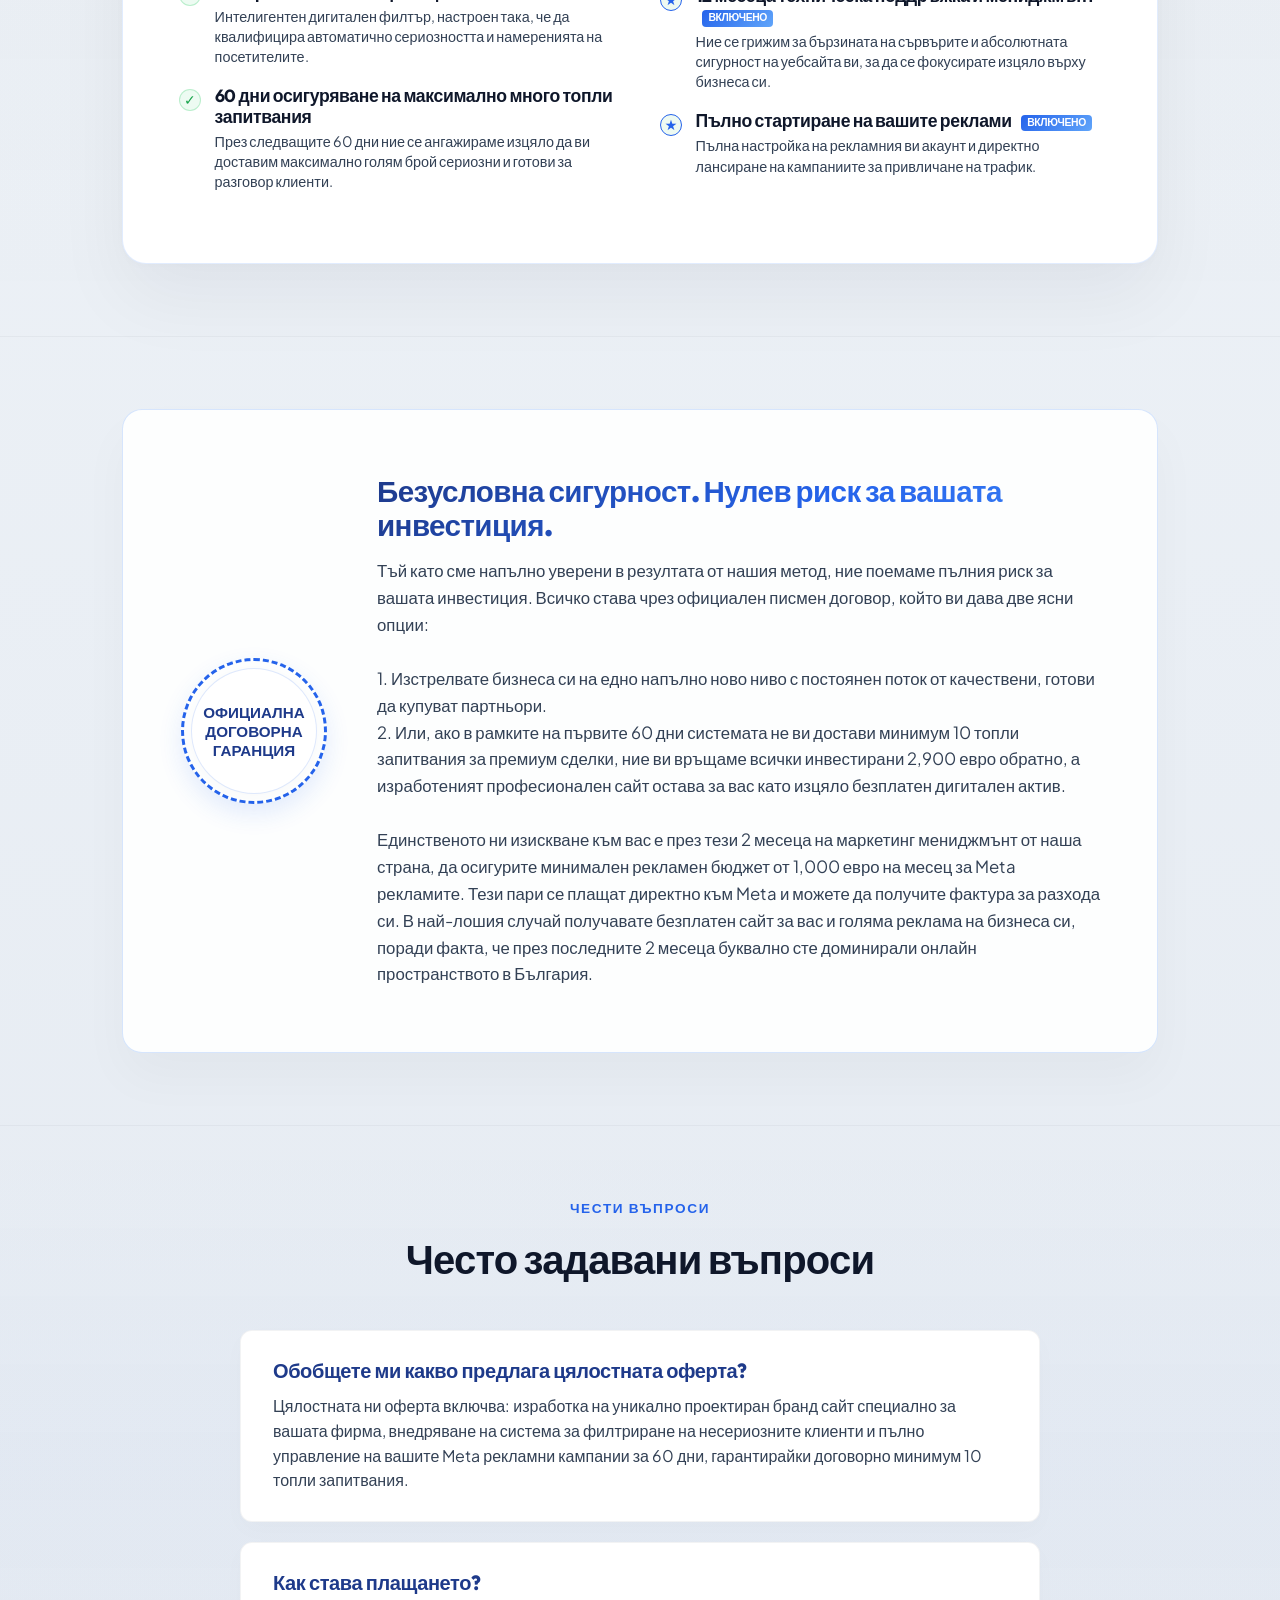
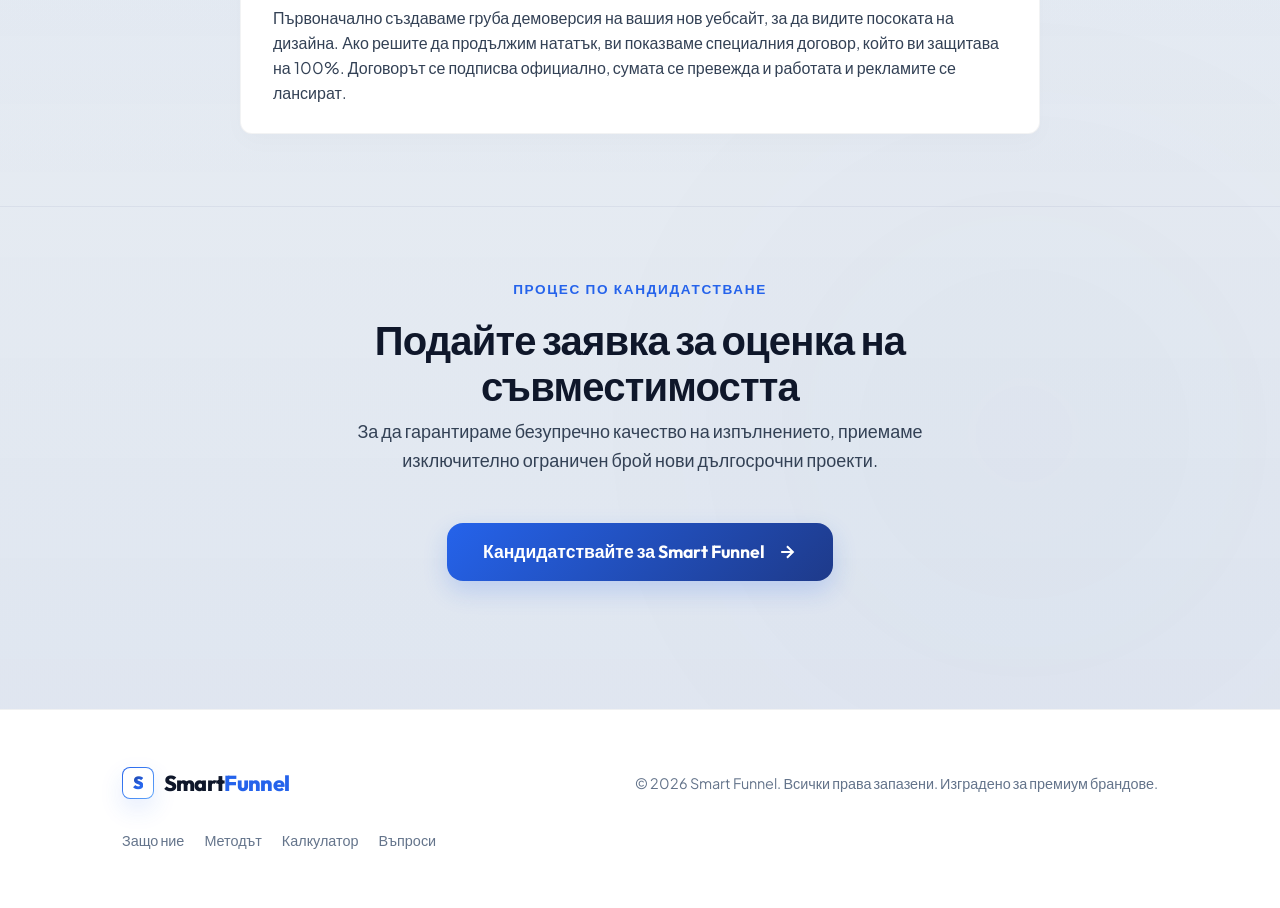
==== commit 8eaad2ac: "feat: complete premium 4-step modal form and styling updates" ====
--- a/index.html
+++ b/index.html
@@ -43,7 +43,7 @@
             <div class="niche-alert-box reveal active">
                 <span class="niche-alert-icon">⚖️</span>
                 <p class="niche-alert-text">
-                    <strong>ВАЖНО УСЛОВИЕ:</strong> Тази архитектура е разработена <strong>единствено за бизнеси с висока стойност на сделките</strong>, при които привличането на един нов клиент носи чист приход от няколко хиляди евро (сглобяеми къщи, интериорен дизайн, медицински клиники, индустриални термопомпи/соларни инсталации и скъпи B2B услуги).
+                    <strong>ВАЖНО УСЛОВИЕ:</strong> Тази архитектура е разработена <strong>единствено за бизнеси с висока стойност на сделките</strong>, при които привличането на один нов клиент носи чист приход от няколко хиляди евро (сглобяеми къщи, интериорен дизайн, медицински клиники, индустриални термопомпи/соларни инсталации и скъпи B2B услуги).
                 </p>
             </div>
 
@@ -68,9 +68,9 @@
                 <!-- Карта 1 -->
                 <div class="glass-card reveal">
                     <div class="card-num">01</div>
-                    <h3 class="card-question">Уникалното представяне на вашия бизнес</h3>
+                    <h3 class="card-question">Лицето на вашия бранд</h3>
                     <p class="card-desc">
-                        Как очаквате да привлечете клиенти, готови да платят премия за сигурност, ако дигиталното ви присъствие изглежда като обикновен шаблон? Вашият нов професионален сайт е лицето на вашия авторитет.
+                        Ако дигиталното ви представяне изглежда като обикновен шаблон, трудно бихте отличили истинската стойност на услугите си. Един професионален сайт веднага показва вашия авторитет.
                     </p>
                 </div>
 
@@ -86,9 +86,9 @@
                 <!-- Карта 3 -->
                 <div class="glass-card reveal">
                     <div class="card-num">03</div>
-                    <h3 class="card-question">Таргетираният маркетинг, който ви намира</h3>
+                    <h3 class="card-question">Позициониране над конкуренцията</h3>
                     <p class="card-desc">
-                        Рекламата не е просто хвърляне на бюджети в нищото. Това е прецизно проектирана машина, която ви показва пред точните хора и ви позиционира като единствения логичен избор.
+                        Когато съчетаете висок клас дизайн с таргетиран маркетинг, вие излизате от ценовите войни и се позиционирате като единствения логичен избор за заможните клиенти.
                     </p>
                 </div>
             </div>
@@ -116,12 +116,11 @@
                     <div class="timeline-dot"></div>
                     <div class="timeline-img-holder">
                         <div class="premium-graphic">
-                            <div class="graphic-badge">Авторитет</div>
-                            <div style="margin-top: 1.5rem;">
-                                <div class="graphic-line active"></div>
-                                <div class="graphic-line med"></div>
-                                <div class="graphic-line short"></div>
-                            </div>
+                            <div class="graphic-icon-wrap">
+                                <svg width="28" height="28" viewBox="0 0 24 24" fill="none" stroke="currentColor" stroke-width="2"><path d="M12 22s8-4 8-10V5l-8-3-8 3v7c0 6 8 10 8 10z"/></svg>
+                            </div>
+                            <div class="graphic-label">Авторитетен Щит</div>
+                            <div class="graphic-sublabel">Психологическо предимство</div>
                         </div>
                     </div>
                 </div>
@@ -138,12 +137,11 @@
                     <div class="timeline-dot"></div>
                     <div class="timeline-img-holder">
                         <div class="premium-graphic">
-                            <div class="graphic-badge" style="background: rgba(59, 130, 246, 0.1); border-color: rgba(59, 130, 246, 0.2); color: #93c5fd;">Филтрация</div>
-                            <div style="margin-top: 1.5rem;">
-                                <div class="graphic-line active"></div>
-                                <div class="graphic-line indigo" style="width: 70%;"></div>
-                                <div class="graphic-line med"></div>
-                            </div>
+                            <div class="graphic-icon-wrap">
+                                <svg width="28" height="28" viewBox="0 0 24 24" fill="none" stroke="currentColor" stroke-width="2"><polygon points="22 3 2 3 10 12.46 10 19 14 21 14 12.46 22 3"/></svg>
+                            </div>
+                            <div class="graphic-label">Смарт Филтър</div>
+                            <div class="graphic-sublabel">Чисти и подредени контакти</div>
                         </div>
                     </div>
                 </div>
@@ -152,7 +150,7 @@
                 <div class="timeline-item reveal" style="transition-delay: 0.3s;">
                     <div class="timeline-content-holder">
                         <span class="timeline-step">Стъпка 03</span>
-                        <h3 class="timeline-title">Професионален трафик от водещие експерти</h3>
+                        <h3 class="timeline-title">Професионален трафик от водещи експерти</h3>
                         <p class="timeline-desc">
                             Цялата система се рекламира от някои от най-добрите Meta експерти на пазара чрез платени реклами във Facebook и Instagram. Те таргетират прецизно само най-заможните потребители, насочвайки ги директно към филтъра на вашия нов Smart Funnel.
                         </p>
@@ -160,12 +158,11 @@
                     <div class="timeline-dot"></div>
                     <div class="timeline-img-holder">
                         <div class="premium-graphic">
-                            <div class="graphic-badge">Трафик</div>
-                            <div style="margin-top: 1.5rem;">
-                                <div class="graphic-line active" style="width: 90%;"></div>
-                                <div class="graphic-line active" style="width: 50%;"></div>
-                                <div class="graphic-line short"></div>
-                            </div>
+                            <div class="graphic-icon-wrap">
+                                <svg width="28" height="28" viewBox="0 0 24 24" fill="none" stroke="currentColor" stroke-width="2"><line x1="18" y1="20" x2="18" y2="10"/><line x1="12" y1="20" x2="12" y2="4"/><line x1="6" y1="20" x2="6" y2="14"/></svg>
+                            </div>
+                            <div class="graphic-label">Трафик Растеж</div>
+                            <div class="graphic-sublabel"> Meta рекламна кампания</div>
                         </div>
                     </div>
                 </div>
@@ -297,7 +294,7 @@
                             <div class="offer-item">
                                 <div class="offer-icon" style="border-color: var(--blue-3); color: var(--blue-3);">★</div>
                                 <div class="offer-text">
-                                    <h4>Стратегически консултиране за затваряне на сделки <span class="bonus-badge">Включено</span></h4>
+                                    <h4>Стратегически консултации за затваряне на сделки <span class="bonus-badge">Включено</span></h4>
                                     <p>Персонални насоки и съвети как да превърнете всяко топло запитване в плащащ клиент.</p>
                                 </div>
                             </div>
@@ -340,6 +337,32 @@
                         1. Изстрелвате бизнеса си на едно напълно ново ниво с постоянен поток от качествени, готови да купуват партньори.<br>
                         2. Или, ако в рамките на първите 60 дни системата не ви достави минимум 10 топли запитвания за премиум сделки, ние ви връщаме всички инвестирани 2,900 евро обратно, а изработеният професионален сайт остава за вас като изцяло безплатен дигитален актив. <br><br>
                         Единственото ни изискване към вас е през тези 2 месеца на маркетинг мениджмънт от наша страна, да осигурите минимален рекламен бюджет от 1,000 евро на месец за Meta рекламите. Тези пари се плащат директно към Meta и можете да получите фактура за разхода си. В най-лошия случай получавате безплатен сайт за вас и голяма реклама на бизнеса си, поради факта, че през последните 2 месеца буквално сте доминирали онлайн пространството в България.
+                    </p>
+                </div>
+            </div>
+        </div>
+    </section>
+
+    <!-- СЕКЦИЯ: Често задавани въпроси (FAQ) -->
+    <section class="faq-section" id="faq">
+        <div class="container">
+            <span class="section-tag">Чести въпроси</span>
+            <h2 class="section-title reveal">Често задавани въпроси</h2>
+            
+            <div class="faq-wrapper reveal">
+                <!-- Въпрос 1 -->
+                <div class="faq-item">
+                    <h3 class="faq-question">Обобщете ми какво предлага цялостната оферта?</h3>
+                    <p class="faq-answer">
+                        Цялостната ни оферта включва: изработка на уникално проектиран бранд сайт специално за вашата фирма, внедряване на система за филтриране на несериозните клиенти и пълно управление на вашите Meta рекламни кампании за 60 дни, гарантирайки договорно минимум 10 топли запитвания.
+                    </p>
+                </div>
+
+                <!-- Въпрос 2 -->
+                <div class="faq-item">
+                    <h3 class="faq-question">Как става плащането?</h3>
+                    <p class="faq-answer">
+                        Първоначално създаваме груба демоверсия на вашия нов уебсайт, за да видите посоката на дизайна. Ако решите да продължим нататък, ви показваме специалния договор, който ви защитава на 100%. Договорът се подписва официално, сумата се превежда и работата и рекламите се лансират.
                     </p>
                 </div>
             </div>
@@ -363,7 +386,7 @@
         </div>
     </section>
 
-    <!-- ПРЕМИУМ МУЛТИСТЕП ПОПЪП ФОРМА -->
+    <!-- ПРЕМИУМ МУЛТИСТЕП ПОПЪП ФОРМА (СЕГА С 4 СТЪПКИ И БЕЗ ИМЕНА) -->
     <div id="apply-modal" class="modal-overlay">
         <div class="modal-card">
             <button class="modal-close-btn" id="modal-close-btn">&times;</button>
@@ -372,7 +395,7 @@
             </div>
             
             <form id="apply-form">
-                <!-- Стъпка 1 -->
+                <!-- Стъпка 1: Ниша -->
                 <div class="modal-step active" data-step="1">
                     <h3 class="modal-step-title">В какъв бизнес сте?</h3>
                     <div class="modal-options">
@@ -410,29 +433,34 @@
                     </div>
                 </div>
 
-                <!-- Стъпка 2 -->
+                <!-- Стъпка 2: Стойност на клиента -->
                 <div class="modal-step" data-step="2">
-                    <h3 class="modal-step-title">Детайли за дейността</h3>
+                    <h3 class="modal-step-title">Колко средно ви носи един клиент?</h3>
+                    <div class="modal-options">
+                        <label class="modal-option">
+                            <input type="radio" name="client-cost" value="1k" required>
+                            <span class="option-text">Около 1,000 €</span>
+                        </label>
+                        <label class="modal-option">
+                            <input type="radio" name="client-cost" value="2-5k">
+                            <span class="option-text">Между 2,000 € и 5,000 €</span>
+                        </label>
+                        <label class="modal-option">
+                            <input type="radio" name="client-cost" value="over5k">
+                            <span class="option-text">Над 5,000 €</span>
+                        </label>
+                    </div>
+                    <div class="modal-nav">
+                        <button type="button" class="btn-premium btn-outline btn-prev-step">Назад</button>
+                        <button type="button" class="btn-premium btn-blue btn-next-step">Напред</button>
+                    </div>
+                </div>
+
+                <!-- Стъпка 3: Дигитални детайли -->
+                <div class="modal-step" data-step="3">
+                    <h3 class="modal-step-title">Дигитално присъствие</h3>
                     
                     <div class="form-group">
-                        <label>Колко средно ви носи един клиент?</label>
-                        <div class="modal-options-row">
-                            <label class="modal-option-inline">
-                                <input type="radio" name="client-cost" value="1k" required>
-                                <span>~1,000 €</span>
-                            </label>
-                            <label class="modal-option-inline">
-                                <input type="radio" name="client-cost" value="2-5k">
-                                <span>2,000 - 5,000 €</span>
-                            </label>
-                            <label class="modal-option-inline">
-                                <input type="radio" name="client-cost" value="over5k">
-                                <span>над 5,000 €</span>
-                            </label>
-                        </div>
-                    </div>
-
-                    <div class="form-group" style="margin-top: 1.5rem;">
                         <label for="form-online">Наличен уебсайт, Facebook страница или друго онлайн присъствие:</label>
                         <input type="text" id="form-online" placeholder="Линк към сайт или фейсбук страница...">
                     </div>
@@ -441,7 +469,7 @@
                         <label for="form-message">Опишете подробно бизнеса си:</label>
                         <textarea id="form-message" placeholder="С какво се занимавате, какви са основните ви продукти..."></textarea>
                     </div>
-                    <div class="form-error-msg" id="step2-error-msg" style="color: #dc2626; font-size: 0.85rem; margin-top: -0.5rem; margin-bottom: 1rem; display: none;">
+                    <div class="form-error-msg" id="step3-error-msg" style="color: #dc2626; font-size: 0.85rem; margin-top: -0.5rem; margin-bottom: 1rem; display: none;">
                         Моля, попълнете поне едно от двете полета (онлайн присъствие или описание на бизнеса).
                     </div>
 
@@ -451,15 +479,10 @@
                     </div>
                 </div>
 
-                <!-- Стъпка 3 -->
-                <div class="modal-step" data-step="3">
-                    <h3 class="modal-step-title">Контактна информация</h3>
+                <!-- Стъпка 4: Контакти (Без Име и Фамилия) -->
+                <div class="modal-step" data-step="4">
+                    <h3 class="modal-step-title">Данни за контакт</h3>
                     
-                    <div class="form-group">
-                        <label for="form-name">Вашето име и фамилия:</label>
-                        <input type="text" id="form-name" placeholder="Иван Иванов" required>
-                    </div>
-
                     <div class="form-group">
                         <label for="form-email">Бизнес имейл адрес:</label>
                         <input type="email" id="form-email" placeholder="ivan@firm.bg" required>
@@ -472,23 +495,13 @@
 
                     <div class="modal-nav">
                         <button type="button" class="btn-premium btn-outline btn-prev-step">Назад</button>
-                        <button type="submit" class="btn-premium btn-blue" id="btn-submit-form">
-                            Изпратете заявката
-                            <svg width="20" height="20" viewBox="0 0 24 24" fill="none" stroke="currentColor" stroke-width="2.5"><path d="M5 12h14M12 5l7 7-7 7"/></svg>
+                        <button type="submit" class="btn-premium btn-blue" id="btn-submit-form" style="display: inline-flex; align-items: center; justify-content: center; gap: 0.75rem;">
+                            <span class="btn-text">Изпратете заявката</span>
+                            <span class="spinner" id="submit-spinner" style="display: none;"></span>
                         </button>
                     </div>
                 </div>
             </form>
-            
-            <!-- Успешно състояние на попъпа -->
-            <div class="modal-success-state" id="modal-success-state" style="display: none; text-align: center; padding: 1rem 0;">
-                <div style="font-size: 3.5rem; margin-bottom: 1.5rem;">✨</div>
-                <h3 class="modal-step-title" style="margin-bottom: 1rem; color: var(--blue-5);">Заявката е изпратена успешно</h3>
-                <p style="color: var(--text-secondary); line-height: 1.6; margin-bottom: 2rem;">
-                    Благодарим ви! Понеже приемаме изключително малко нови проекти, наш стратег ще извърши психологически анализ на Вашето дигитално присъствие и ще се свърже с Вас в рамките на 24 часа за Zoom сесия.
-                </p>
-                <button class="btn-premium btn-blue" id="btn-close-success">Затвори</button>
-            </div>
         </div>
     </div>
 
@@ -506,6 +519,7 @@
                 <a href="#why">Защо ние</a>
                 <a href="#how">Методът</a>
                 <a href="#roi">Калкулатор</a>
+                <a href="#faq">Въпроси</a>
             </div>
         </div>
     </footer>
--- a/styles.css
+++ b/styles.css
@@ -319,12 +319,6 @@
     color: var(--text-secondary);
 }
 
-@media (max-width: 768px) {
-    .hero-subtitle {
-        font-size: 1.1rem;
-    }
-}
-
 .cta-group {
     display: flex;
     flex-direction: column;
@@ -625,47 +619,65 @@
     line-height: 1.55;
 }
 
-/* Луксозни графични панели */
+/* Луксозни графични панели (Модерни 3D SVG визуализации вместо черти) */
 .premium-graphic {
-    background: rgba(255, 255, 255, 0.9);
-    border: 1px solid rgba(15, 23, 42, 0.05);
-    border-radius: 12px;
+    background: #FFFFFF;
+    border: 1px solid rgba(37, 99, 235, 0.08);
+    border-radius: 14px;
     padding: 1.75rem;
     width: 100%;
     max-width: 300px;
     position: relative;
     box-shadow: 0 10px 25px rgba(15, 23, 42, 0.03);
     transition: var(--transition-premium);
+    display: flex;
+    flex-direction: column;
+    align-items: center;
+    justify-content: center;
+    min-height: 150px;
 }
 
 .timeline-item:hover .premium-graphic {
-    transform: scale(1.03) translateY(-4px);
-    box-shadow: 0 15px 35px rgba(15, 23, 42, 0.05);
-}
-
-.graphic-line {
-    height: 8px;
-    border-radius: 4px;
-    background: rgba(15, 23, 42, 0.04);
-    margin-bottom: 0.85rem;
-    width: 100%;
-}
-
-.graphic-line.short { width: 60%; }
-.graphic-line.med { width: 80%; }
-.graphic-line.active { background: linear-gradient(90deg, var(--blue-3), #60A5FA); box-shadow: var(--blue-glow); }
-.graphic-line.indigo { background: linear-gradient(90deg, #10b981, #34d399); box-shadow: 0 0 10px rgba(16, 185, 129, 0.2); }
-
-.graphic-badge {
-    display: inline-block;
-    padding: 0.35rem 0.75rem;
-    background: rgba(37, 99, 235, 0.05);
-    border: 1px solid rgba(37, 99, 235, 0.15);
-    border-radius: 30px;
+    transform: scale(1.05) translateY(-6px);
+    box-shadow: 0 15px 35px rgba(37, 99, 235, 0.08);
+    border-color: rgba(37, 99, 235, 0.2);
+}
+
+/* Графичен бранд елемент */
+.graphic-icon-wrap {
+    width: 60px;
+    height: 60px;
+    border-radius: 50%;
+    background: rgba(37, 99, 235, 0.04);
+    display: flex;
+    align-items: center;
+    justify-content: center;
+    margin-bottom: 1.25rem;
+    box-shadow: inset 0 2px 5px rgba(15, 23, 42, 0.02);
+    border: 1px solid rgba(37, 99, 235, 0.1);
+}
+
+.graphic-icon-wrap svg {
+    color: var(--blue-3);
+    transition: var(--transition-premium);
+}
+
+.timeline-item:hover .graphic-icon-wrap svg {
+    transform: scale(1.15);
+}
+
+.graphic-label {
+    font-family: var(--font-heading);
+    font-weight: 750;
+    font-size: 0.95rem;
     color: var(--blue-5);
-    font-size: 0.75rem;
-    font-family: var(--font-heading);
-    font-weight: 700;
+    letter-spacing: 0.01em;
+}
+
+.graphic-sublabel {
+    font-size: 0.8rem;
+    color: var(--text-muted);
+    margin-top: 0.25rem;
 }
 
 /* --- Секция 5: ROI Калкулатор --- */
@@ -1060,7 +1072,6 @@
     align-items: center;
 }
 
-/* Външен въртящ се пръстен */
 .guarantee-ring {
     position: absolute;
     width: 146px;
@@ -1072,7 +1083,6 @@
     z-index: 1;
 }
 
-/* Статичен вътрешен кръг с текста */
 .guarantee-seal-static {
     position: absolute;
     width: 126px;
@@ -1111,6 +1121,48 @@
     font-size: 1.05rem;
     line-height: 1.6;
     color: var(--text-secondary);
+}
+
+/* --- СЕКЦИЯ: Често задавани въпроси (FAQ Section) --- */
+.faq-section {
+    border-top: 1px solid rgba(15, 23, 42, 0.04);
+    background: linear-gradient(180deg, transparent 0%, rgba(37, 99, 235, 0.02) 50%, transparent 100%);
+}
+
+.faq-wrapper {
+    max-width: 800px;
+    margin: 3rem auto 0;
+    display: flex;
+    flex-direction: column;
+    gap: 1.25rem;
+}
+
+.faq-item {
+    background: #FFFFFF;
+    border: 1px solid rgba(15, 23, 42, 0.05);
+    border-radius: 12px;
+    padding: 1.75rem 2rem;
+    box-shadow: 0 8px 25px rgba(15, 23, 42, 0.02);
+    transition: var(--transition-premium);
+}
+
+.faq-item:hover {
+    box-shadow: 0 15px 35px rgba(37, 99, 235, 0.04);
+    border-color: rgba(37, 99, 235, 0.15);
+}
+
+.faq-question {
+    font-family: var(--font-heading);
+    font-size: 1.25rem;
+    font-weight: 800;
+    color: var(--blue-5);
+    margin-bottom: 0.75rem;
+}
+
+.faq-answer {
+    font-size: 1rem;
+    color: var(--text-secondary);
+    line-height: 1.55;
 }
 
 /* --- Секция 8: Кандидатстване --- */
@@ -1192,7 +1244,7 @@
     left: 0;
     top: 0;
     height: 100%;
-    width: 33.3%;
+    width: 25%; /* Сега са 4 стъпки, прогресът почва от 25% */
     background: linear-gradient(90deg, var(--blue-3), #60A5FA);
     box-shadow: var(--blue-glow);
     transition: width 0.5s cubic-bezier(0.16, 1, 0.3, 1);
@@ -1218,7 +1270,6 @@
     color: var(--text-primary);
 }
 
-/* Избори в попъп формата */
 .modal-options {
     display: flex;
     flex-direction: column;
@@ -1254,7 +1305,6 @@
     border-color: var(--blue-3);
 }
 
-/* Горизонтален избор за Стъпка 2 */
 .modal-options-row {
     display: grid;
     grid-template-columns: repeat(3, 1fr);
@@ -1298,6 +1348,19 @@
     justify-content: space-between;
     align-items: center;
     margin-top: 2rem;
+    gap: 1rem;
+}
+
+/* Изцяло оразмерени адаптивни и центрирани попъп бутони */
+@media (max-width: 480px) {
+    .modal-nav {
+        flex-direction: column-reverse;
+        gap: 0.85rem;
+    }
+    .modal-nav button {
+        width: 100%;
+        text-align: center;
+    }
 }
 
 .form-group {
@@ -1337,6 +1400,22 @@
     resize: vertical;
 }
 
+/* Въртящо се кръгче (Spinner) за бутона за изпращане */
+.spinner {
+    display: inline-block;
+    width: 20px;
+    height: 20px;
+    border: 3px solid rgba(255, 255, 255, 0.3);
+    border-radius: 50%;
+    border-top-color: #FFFFFF;
+    animation: spin 1s ease-in-out infinite;
+    flex-shrink: 0;
+}
+
+@keyframes spin {
+    to { transform: rotate(360deg); }
+}
+
 /* --- Премиум Футър --- */
 footer {
     border-top: 1px solid rgba(15, 23, 42, 0.06);
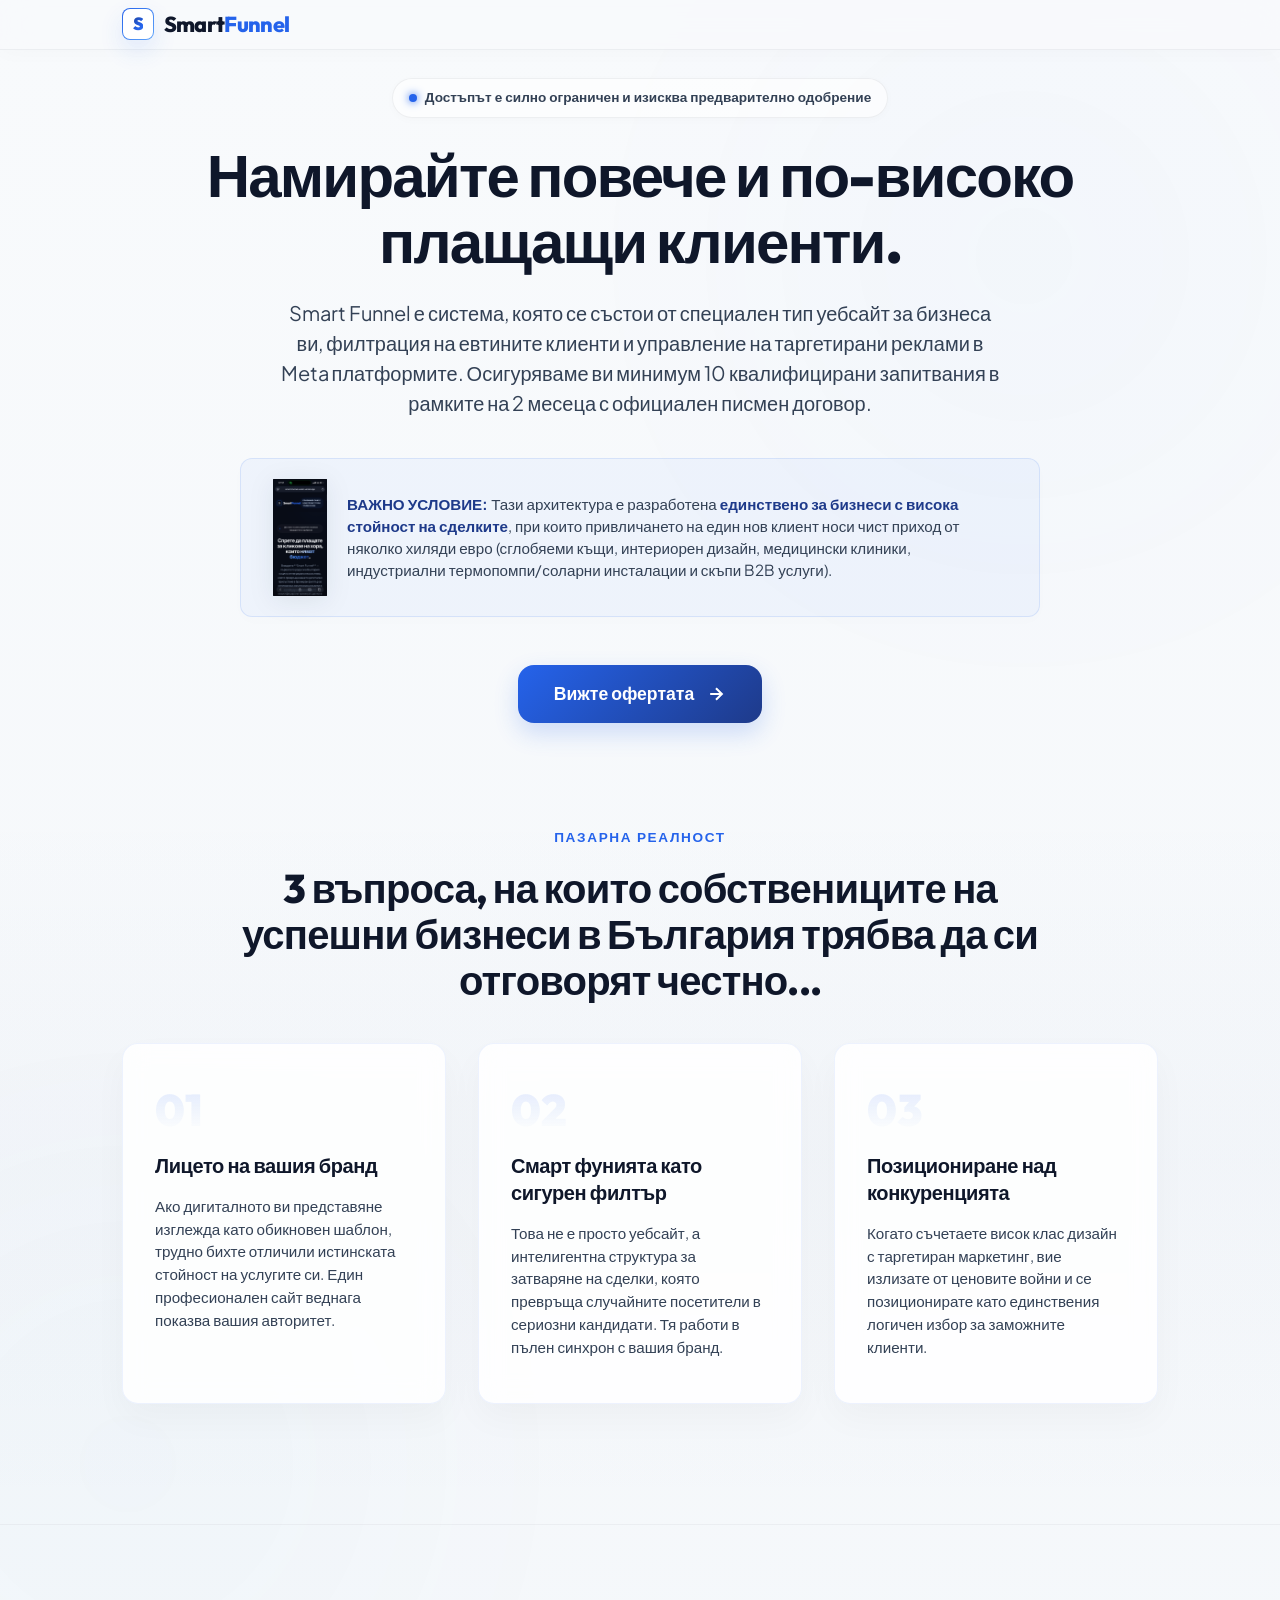
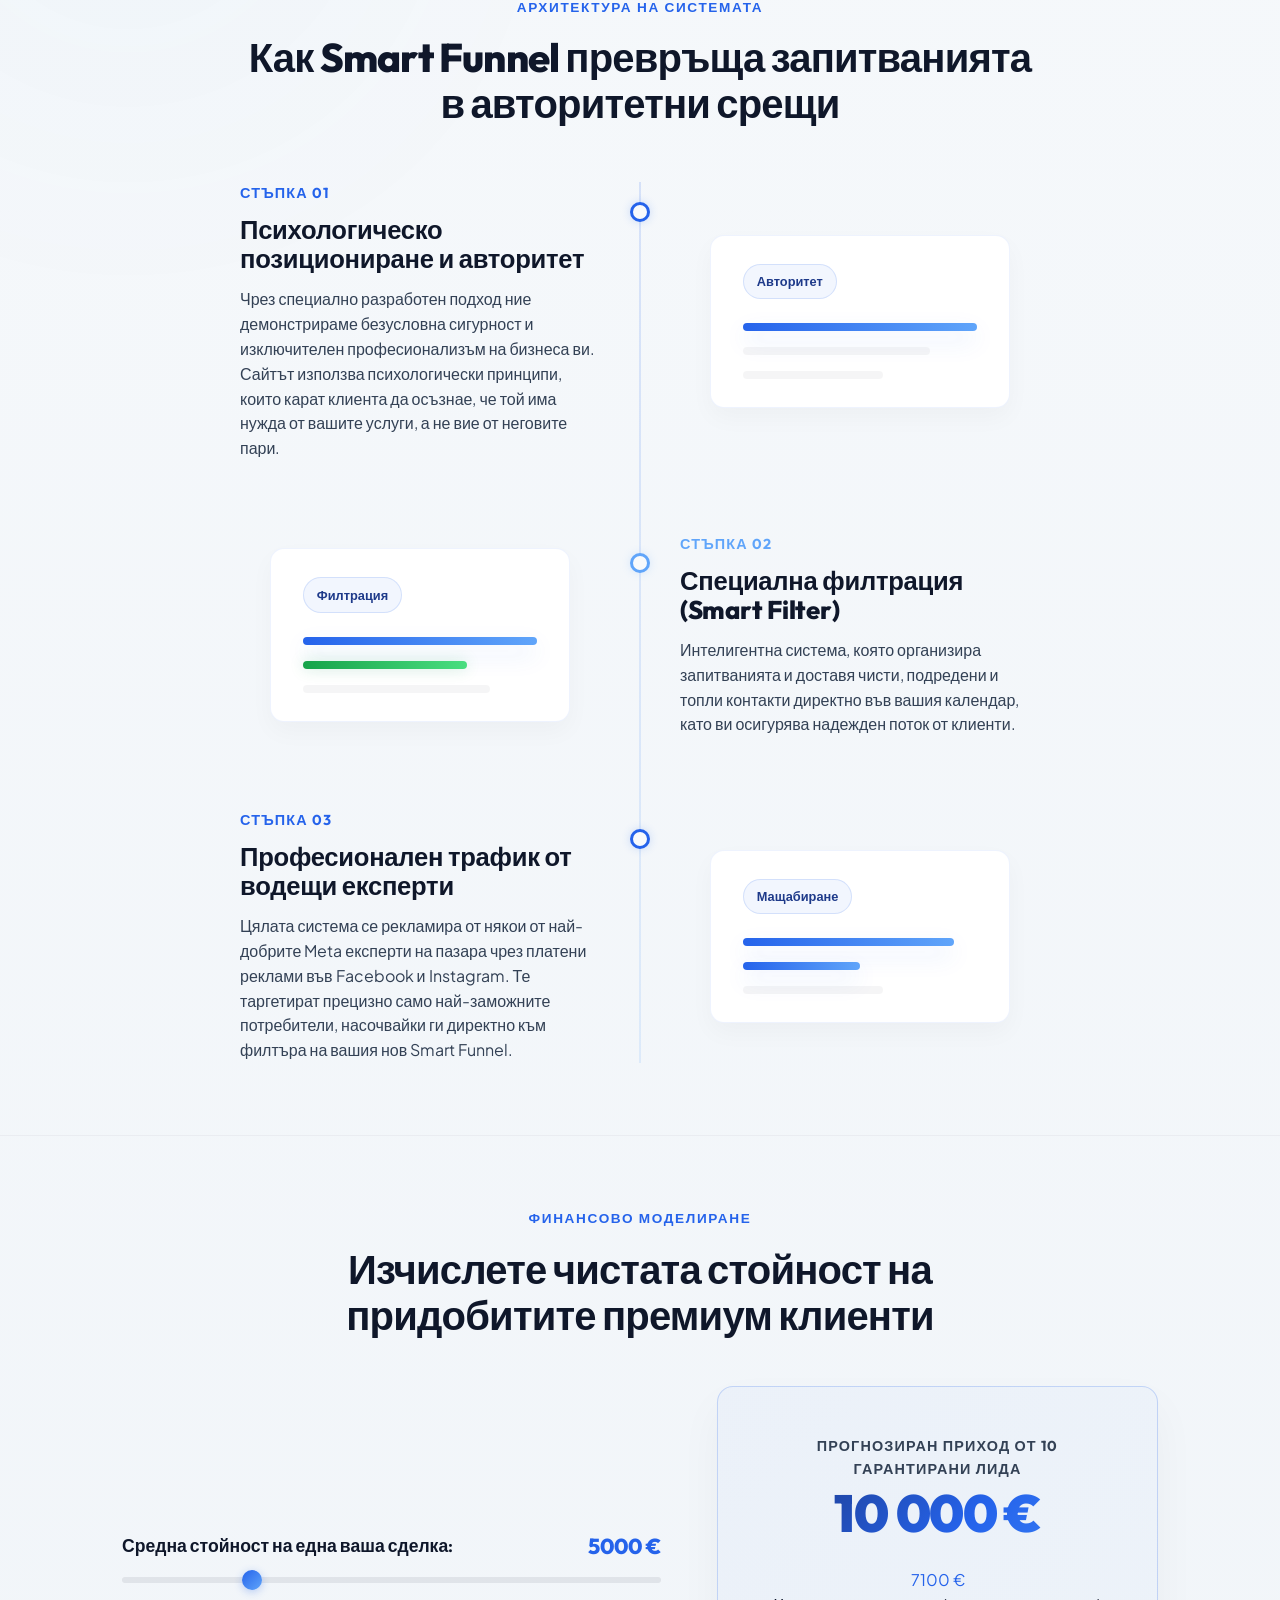
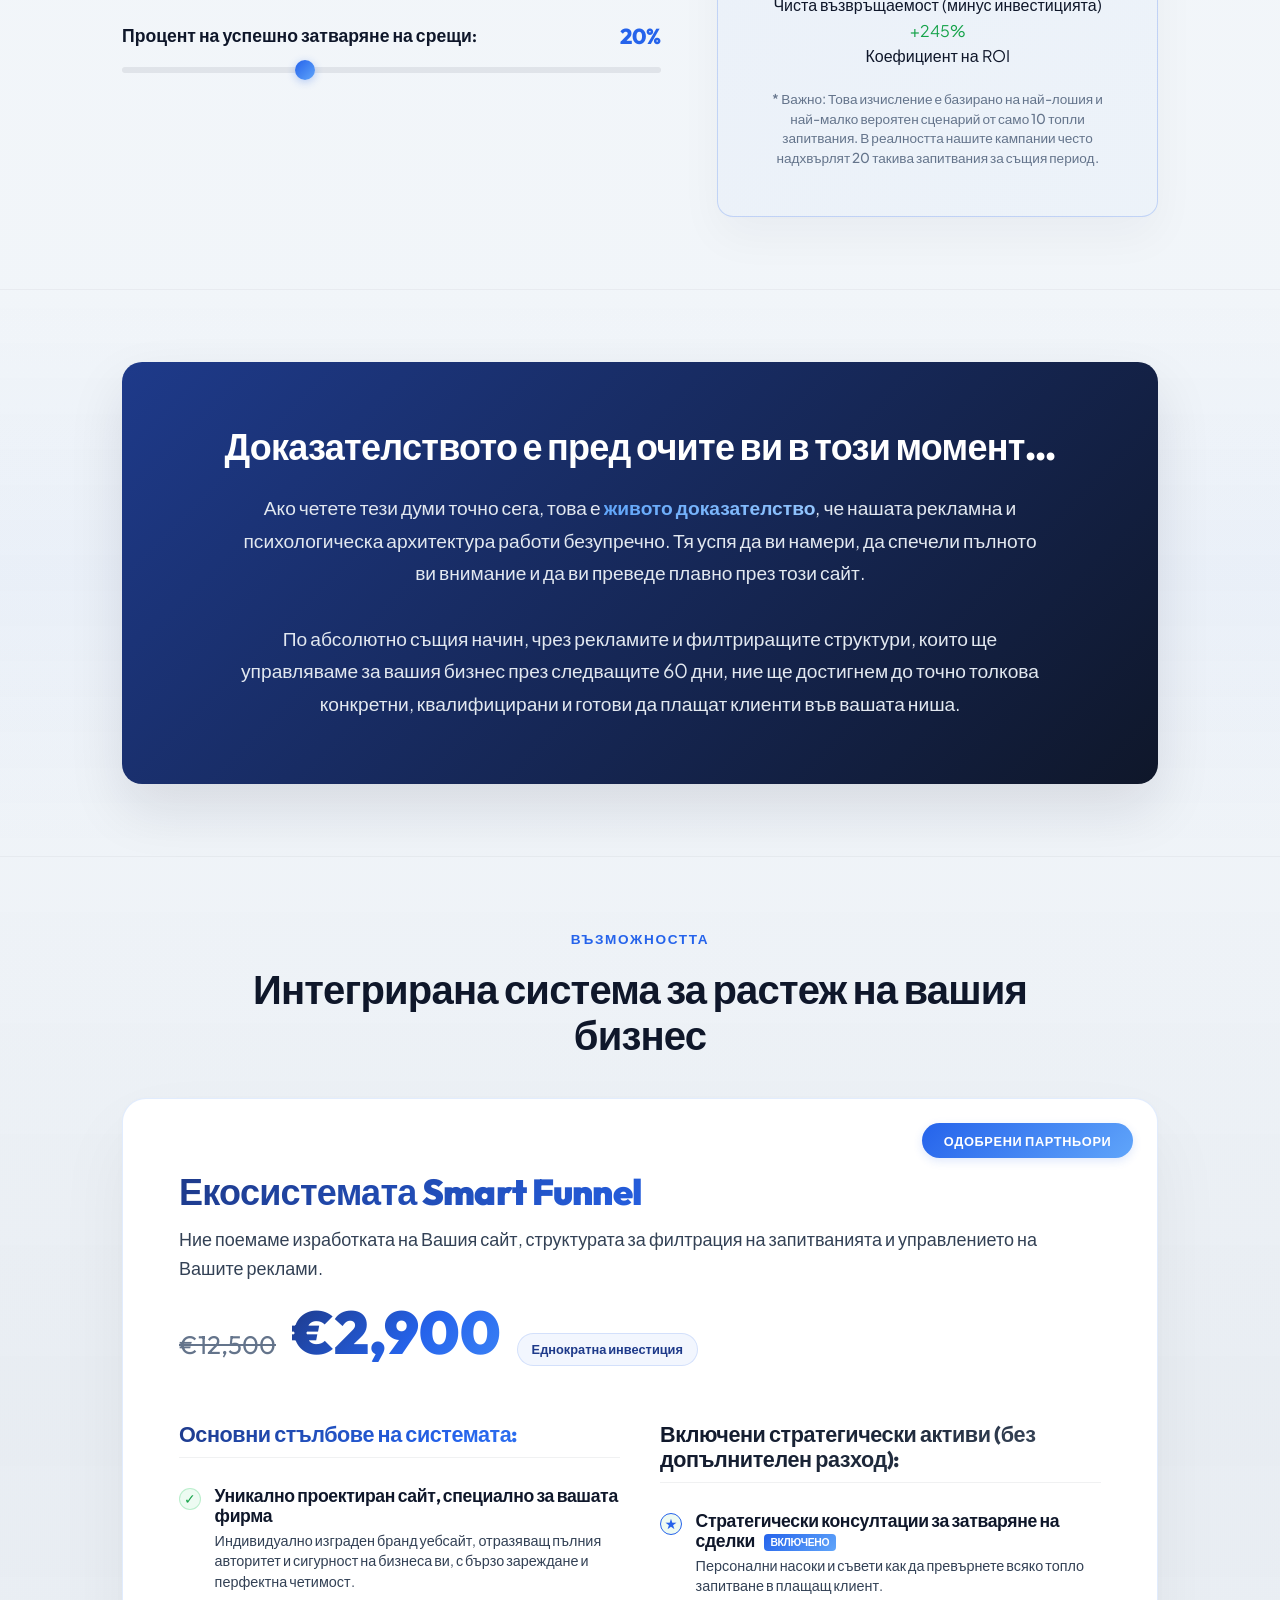
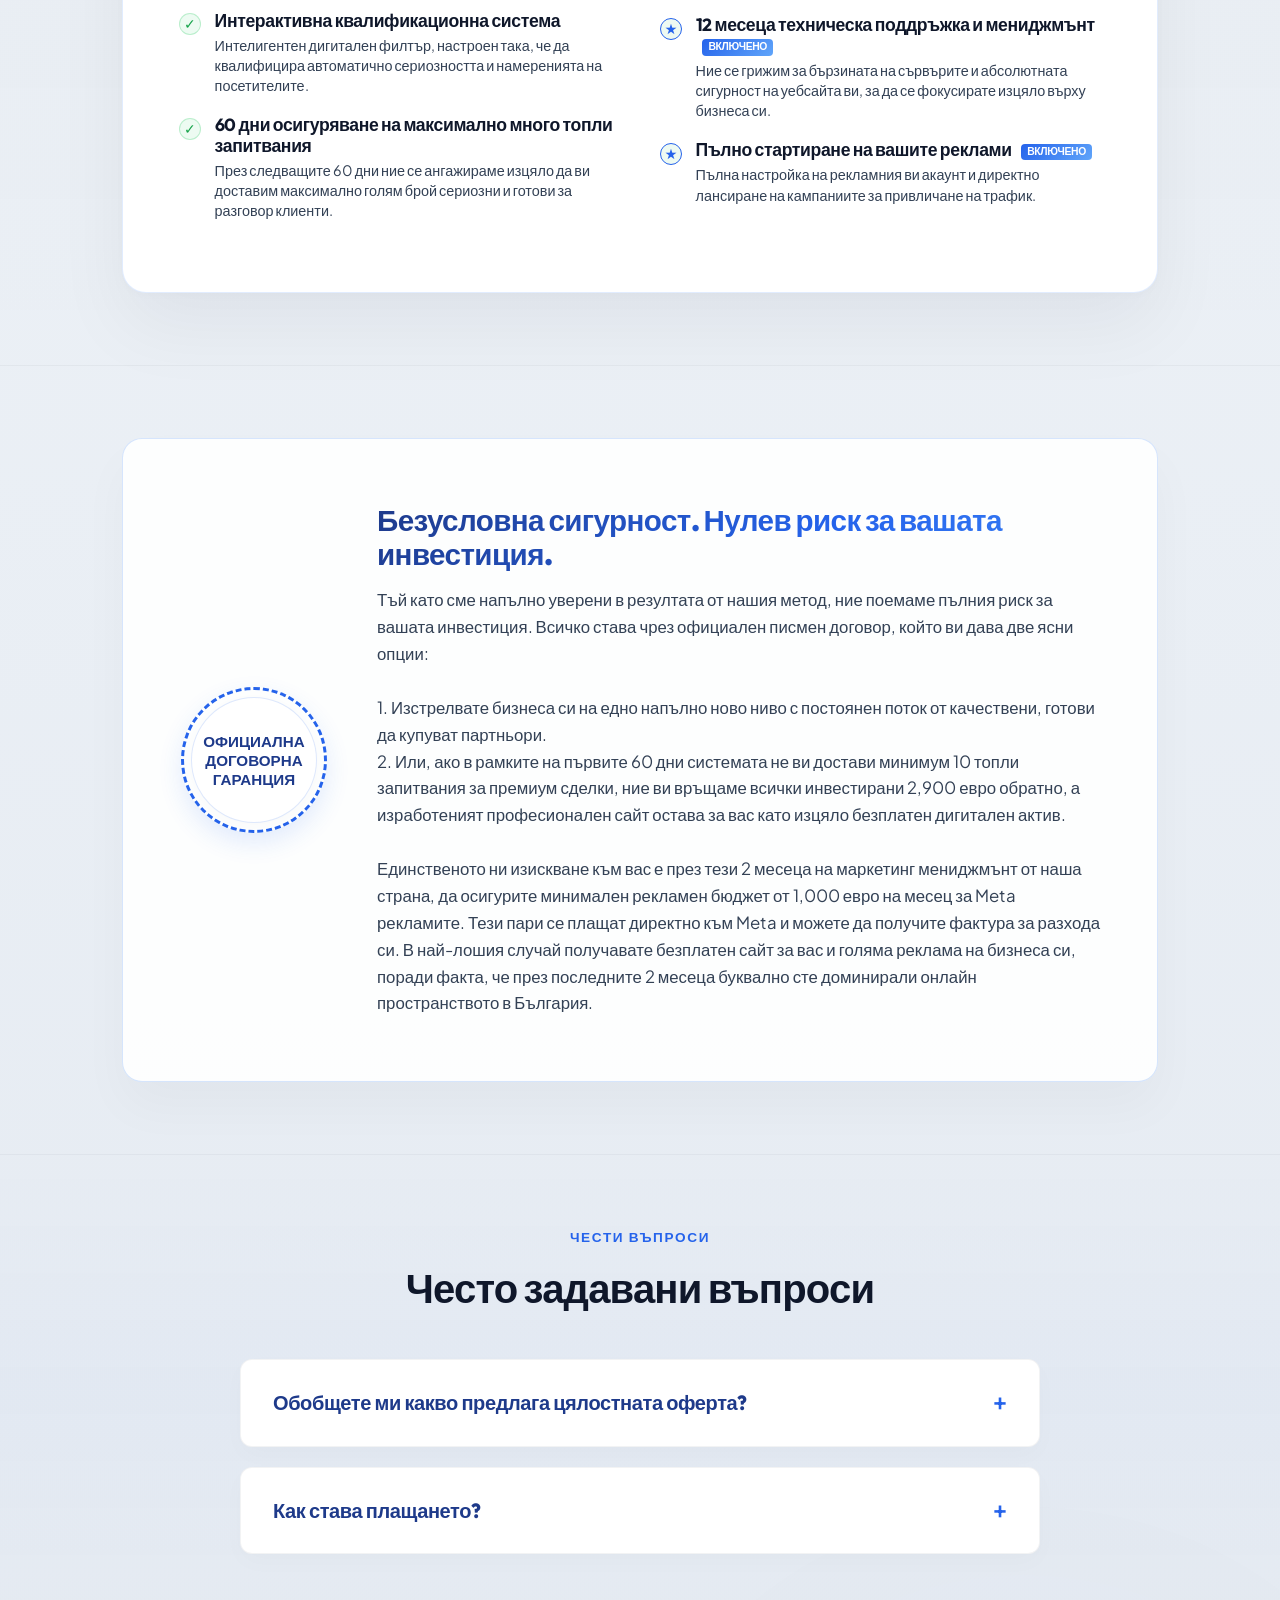
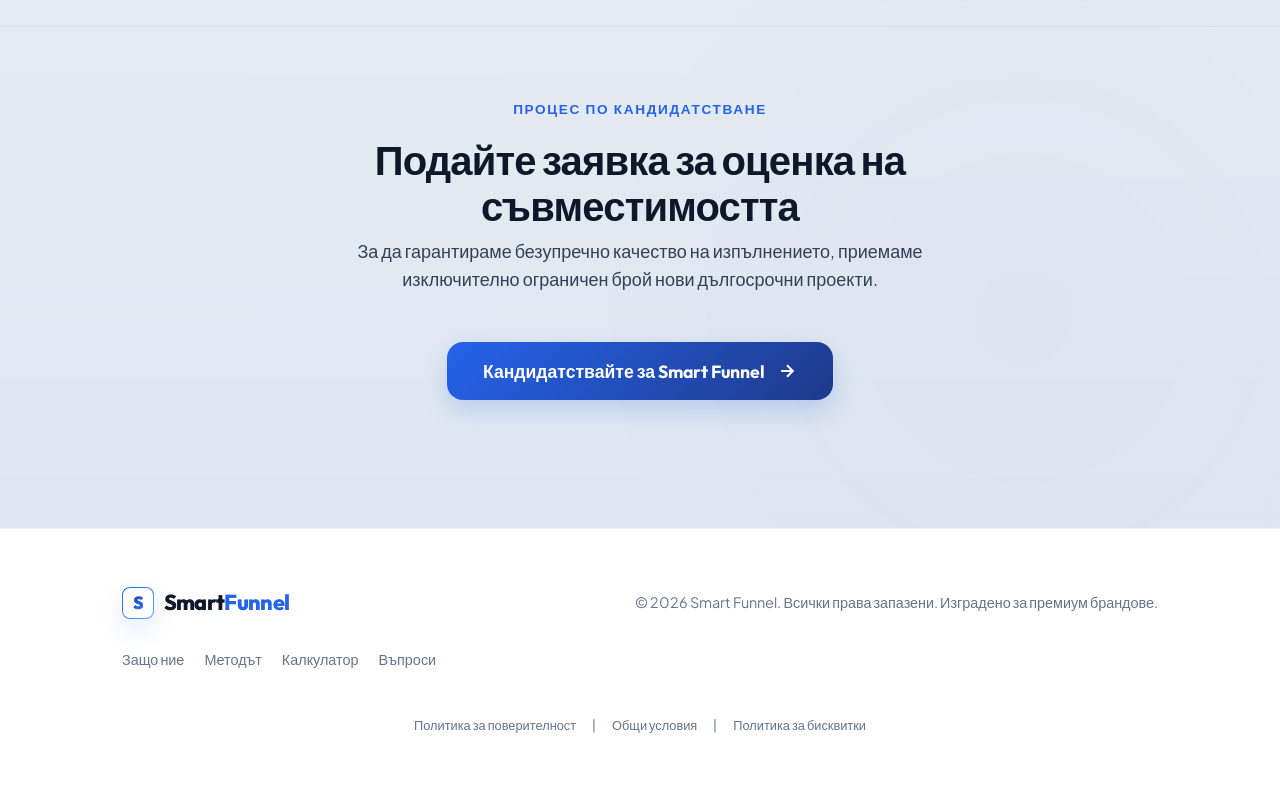
==== commit dc8beaee: "feat: restore step boards, integrate scales image, add accordion FAQ, create legal compliance pages" ====
--- a/index.html
+++ b/index.html
@@ -41,9 +41,9 @@
 
             <!-- ВАЖНО: Предупреждение за ниша (High-Ticket Only) -->
             <div class="niche-alert-box reveal active">
-                <span class="niche-alert-icon">⚖️</span>
+                <img src="scale.png" alt="Везни на правосъдието" class="niche-alert-img">
                 <p class="niche-alert-text">
-                    <strong>ВАЖНО УСЛОВИЕ:</strong> Тази архитектура е разработена <strong>единствено за бизнеси с висока стойност на сделките</strong>, при които привличането на один нов клиент носи чист приход от няколко хиляди евро (сглобяеми къщи, интериорен дизайн, медицински клиники, индустриални термопомпи/соларни инсталации и скъпи B2B услуги).
+                    <strong>ВАЖНО УСЛОВИЕ:</strong> Тази архитектура е разработена <strong>единствено за бизнеси с висока стойност на сделките</strong>, при които привличането на един нов клиент носи чист приход от няколко хиляди евро (сглобяеми къщи, интериорен дизайн, медицински клиники, индустриални термопомпи/соларни инсталации и скъпи B2B услуги).
                 </p>
             </div>
 
@@ -116,11 +116,12 @@
                     <div class="timeline-dot"></div>
                     <div class="timeline-img-holder">
                         <div class="premium-graphic">
-                            <div class="graphic-icon-wrap">
-                                <svg width="28" height="28" viewBox="0 0 24 24" fill="none" stroke="currentColor" stroke-width="2"><path d="M12 22s8-4 8-10V5l-8-3-8 3v7c0 6 8 10 8 10z"/></svg>
-                            </div>
-                            <div class="graphic-label">Авторитетен Щит</div>
-                            <div class="graphic-sublabel">Психологическо предимство</div>
+                            <div class="graphic-badge">Авторитет</div>
+                            <div class="graphic-lines-wrap">
+                                <div class="graphic-line active"></div>
+                                <div class="graphic-line med"></div>
+                                <div class="graphic-line short"></div>
+                            </div>
                         </div>
                     </div>
                 </div>
@@ -137,11 +138,12 @@
                     <div class="timeline-dot"></div>
                     <div class="timeline-img-holder">
                         <div class="premium-graphic">
-                            <div class="graphic-icon-wrap">
-                                <svg width="28" height="28" viewBox="0 0 24 24" fill="none" stroke="currentColor" stroke-width="2"><polygon points="22 3 2 3 10 12.46 10 19 14 21 14 12.46 22 3"/></svg>
-                            </div>
-                            <div class="graphic-label">Смарт Филтър</div>
-                            <div class="graphic-sublabel">Чисти и подредени контакти</div>
+                            <div class="graphic-badge" style="background: rgba(37, 99, 235, 0.06); border-color: rgba(37, 99, 235, 0.15); color: var(--blue-5);">Филтрация</div>
+                            <div class="graphic-lines-wrap">
+                                <div class="graphic-line active"></div>
+                                <div class="graphic-line indigo" style="width: 70%;"></div>
+                                <div class="graphic-line med"></div>
+                            </div>
                         </div>
                     </div>
                 </div>
@@ -158,11 +160,12 @@
                     <div class="timeline-dot"></div>
                     <div class="timeline-img-holder">
                         <div class="premium-graphic">
-                            <div class="graphic-icon-wrap">
-                                <svg width="28" height="28" viewBox="0 0 24 24" fill="none" stroke="currentColor" stroke-width="2"><line x1="18" y1="20" x2="18" y2="10"/><line x1="12" y1="20" x2="12" y2="4"/><line x1="6" y1="20" x2="6" y2="14"/></svg>
-                            </div>
-                            <div class="graphic-label">Трафик Растеж</div>
-                            <div class="graphic-sublabel"> Meta рекламна кампания</div>
+                            <div class="graphic-badge">Мащабиране</div>
+                            <div class="graphic-lines-wrap">
+                                <div class="graphic-line active" style="width: 90%;"></div>
+                                <div class="graphic-line active" style="width: 50%;"></div>
+                                <div class="graphic-line short"></div>
+                            </div>
                         </div>
                     </div>
                 </div>
@@ -521,6 +524,13 @@
                 <a href="#roi">Калкулатор</a>
                 <a href="#faq">Въпроси</a>
             </div>
+            <div class="footer-legal-links" style="display: flex; gap: 1rem; margin-top: 1rem; width: 100%; justify-content: center; font-size: 0.8rem; flex-wrap: wrap;">
+                <a href="privacy-policy.html" style="color: var(--text-muted); text-decoration: none; transition: var(--transition-premium);">Политика за поверителност</a>
+                <span style="color: var(--text-muted);">|</span>
+                <a href="terms.html" style="color: var(--text-muted); text-decoration: none; transition: var(--transition-premium);">Общи условия</a>
+                <span style="color: var(--text-muted);">|</span>
+                <a href="cookies.html" style="color: var(--text-muted); text-decoration: none; transition: var(--transition-premium);">Политика за бисквитки</a>
+            </div>
         </div>
     </footer>
 
--- a/styles.css
+++ b/styles.css
@@ -619,12 +619,12 @@
     line-height: 1.55;
 }
 
-/* Луксозни графични панели (Модерни 3D SVG визуализации вместо черти) */
+/* Върнати оригинални дъски/таблици за стъпките */
 .premium-graphic {
     background: #FFFFFF;
     border: 1px solid rgba(37, 99, 235, 0.08);
     border-radius: 14px;
-    padding: 1.75rem;
+    padding: 1.75rem 2rem;
     width: 100%;
     max-width: 300px;
     position: relative;
@@ -632,9 +632,7 @@
     transition: var(--transition-premium);
     display: flex;
     flex-direction: column;
-    align-items: center;
-    justify-content: center;
-    min-height: 150px;
+    align-items: flex-start;
 }
 
 .timeline-item:hover .premium-graphic {
@@ -643,41 +641,46 @@
     border-color: rgba(37, 99, 235, 0.2);
 }
 
-/* Графичен бранд елемент */
-.graphic-icon-wrap {
-    width: 60px;
-    height: 60px;
-    border-radius: 50%;
-    background: rgba(37, 99, 235, 0.04);
-    display: flex;
-    align-items: center;
-    justify-content: center;
-    margin-bottom: 1.25rem;
-    box-shadow: inset 0 2px 5px rgba(15, 23, 42, 0.02);
-    border: 1px solid rgba(37, 99, 235, 0.1);
-}
-
-.graphic-icon-wrap svg {
-    color: var(--blue-3);
-    transition: var(--transition-premium);
-}
-
-.timeline-item:hover .graphic-icon-wrap svg {
-    transform: scale(1.15);
-}
-
-.graphic-label {
-    font-family: var(--font-heading);
-    font-weight: 750;
-    font-size: 0.95rem;
+.graphic-lines-wrap {
+    margin-top: 1.5rem;
+    width: 100%;
+}
+
+.graphic-line {
+    height: 8px;
+    border-radius: 4px;
+    background: rgba(15, 23, 42, 0.04);
+    margin-bottom: 1rem;
+    width: 100%;
+    transition: var(--transition-premium);
+}
+
+.graphic-line:last-child {
+    margin-bottom: 0;
+}
+
+.graphic-line.short { width: 60%; }
+.graphic-line.med { width: 80%; }
+.graphic-line.active { 
+    background: linear-gradient(90deg, var(--blue-3), #60A5FA); 
+    box-shadow: var(--blue-glow); 
+}
+.graphic-line.indigo { 
+    background: linear-gradient(90deg, #16a34a, #4ade80); 
+    box-shadow: 0 0 15px rgba(22, 163, 74, 0.2); 
+}
+
+.graphic-badge {
+    display: inline-block;
+    padding: 0.4rem 0.8rem;
+    background: rgba(37, 99, 235, 0.06);
+    border: 1px solid rgba(37, 99, 235, 0.15);
+    border-radius: 30px;
     color: var(--blue-5);
-    letter-spacing: 0.01em;
-}
-
-.graphic-sublabel {
     font-size: 0.8rem;
-    color: var(--text-muted);
-    margin-top: 0.25rem;
+    font-family: var(--font-heading);
+    font-weight: 700;
+    transition: var(--transition-premium);
 }
 
 /* --- Секция 5: ROI Калкулатор --- */
@@ -1129,6 +1132,7 @@
     background: linear-gradient(180deg, transparent 0%, rgba(37, 99, 235, 0.02) 50%, transparent 100%);
 }
 
+/* Интерактивни акордеон Често задавани въпроси (FAQ) */
 .faq-wrapper {
     max-width: 800px;
     margin: 3rem auto 0;
@@ -1143,7 +1147,9 @@
     border-radius: 12px;
     padding: 1.75rem 2rem;
     box-shadow: 0 8px 25px rgba(15, 23, 42, 0.02);
-    transition: var(--transition-premium);
+    transition: border-color 0.4s ease, box-shadow 0.4s ease;
+    cursor: pointer;
+    overflow: hidden;
 }
 
 .faq-item:hover {
@@ -1156,13 +1162,58 @@
     font-size: 1.25rem;
     font-weight: 800;
     color: var(--blue-5);
-    margin-bottom: 0.75rem;
+    margin-bottom: 0;
+    display: flex;
+    justify-content: space-between;
+    align-items: center;
+    transition: margin-bottom 0.4s cubic-bezier(0.25, 1, 0.5, 1), color 0.4s ease;
+}
+
+.faq-question::after {
+    content: '+';
+    font-size: 1.6rem;
+    color: var(--blue-3);
+    transition: transform 0.4s cubic-bezier(0.25, 1, 0.5, 1);
+    font-weight: 500;
+    flex-shrink: 0;
+    margin-left: 1rem;
+}
+
+.faq-item.active .faq-question {
+    color: var(--blue-3);
+    margin-bottom: 0.85rem;
+}
+
+.faq-item.active .faq-question::after {
+    transform: rotate(45deg);
+    color: var(--text-muted);
 }
 
 .faq-answer {
     font-size: 1rem;
     color: var(--text-secondary);
-    line-height: 1.55;
+    line-height: 1.6;
+    max-height: 0;
+    opacity: 0;
+    overflow: hidden;
+    transition: max-height 0.4s cubic-bezier(0.25, 1, 0.5, 1), opacity 0.4s ease, margin-top 0.4s ease;
+}
+
+.faq-item.active .faq-answer {
+    max-height: 250px;
+    opacity: 1;
+}
+
+/* Стилизиране на везните в предупредителната кутия */
+.niche-alert-img {
+    width: 54px;
+    height: auto;
+    flex-shrink: 0;
+    filter: drop-shadow(0 4px 12px rgba(15, 23, 42, 0.08));
+}
+
+.footer-legal-links a:hover {
+    color: var(--blue-3) !important;
 }
 
 /* --- Секция 8: Кандидатстване --- */
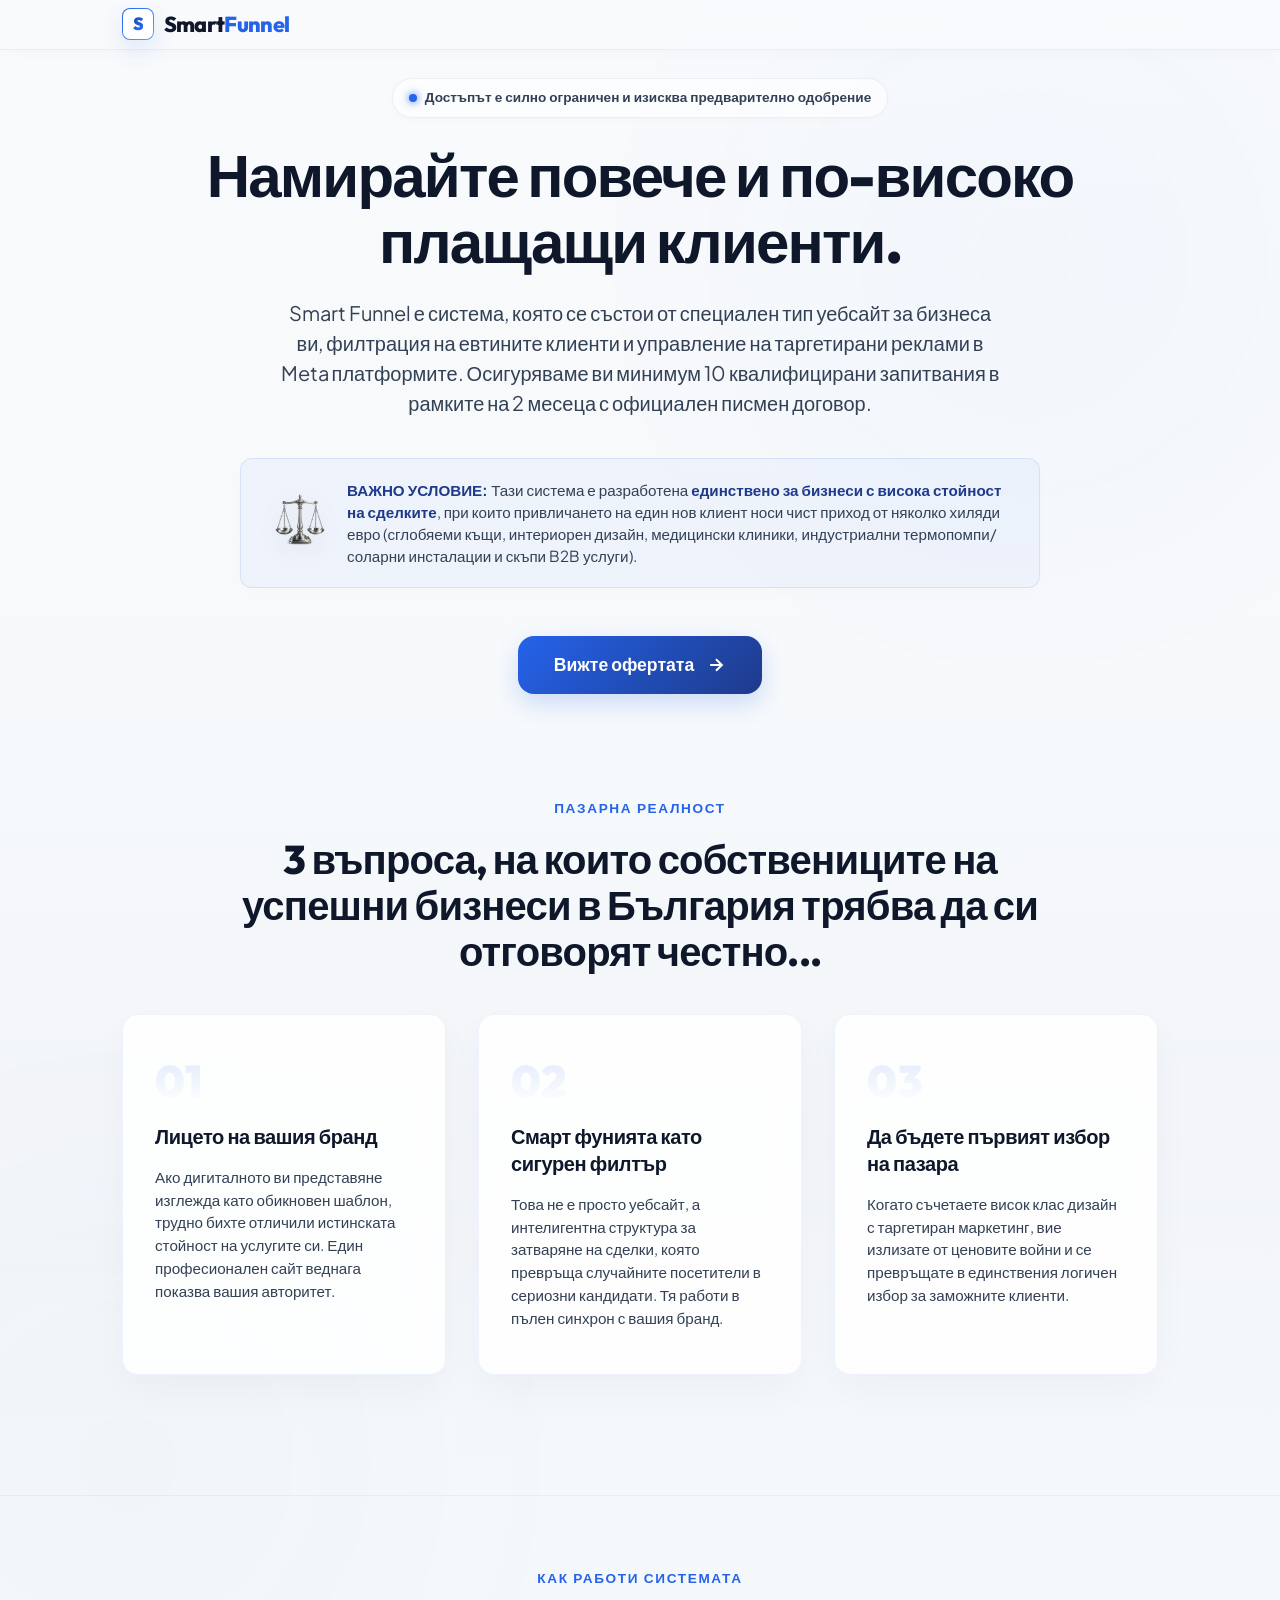
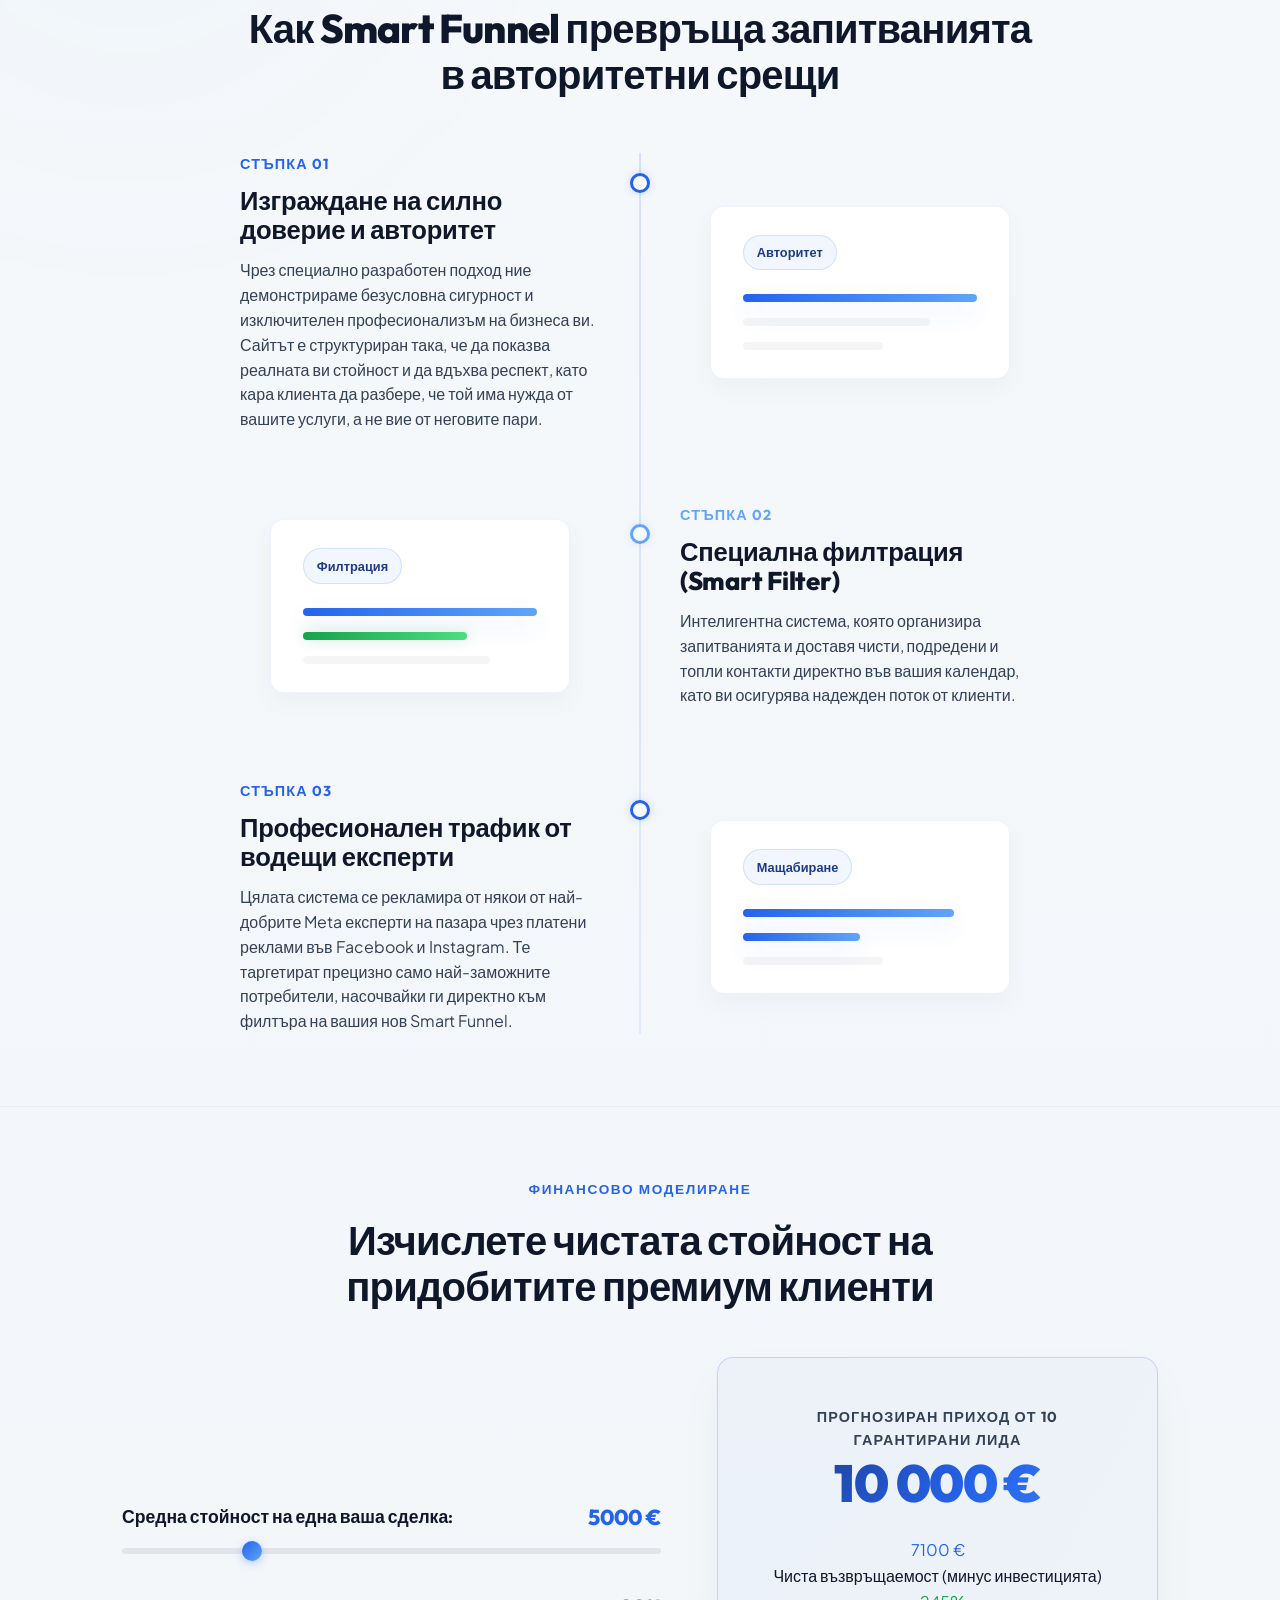
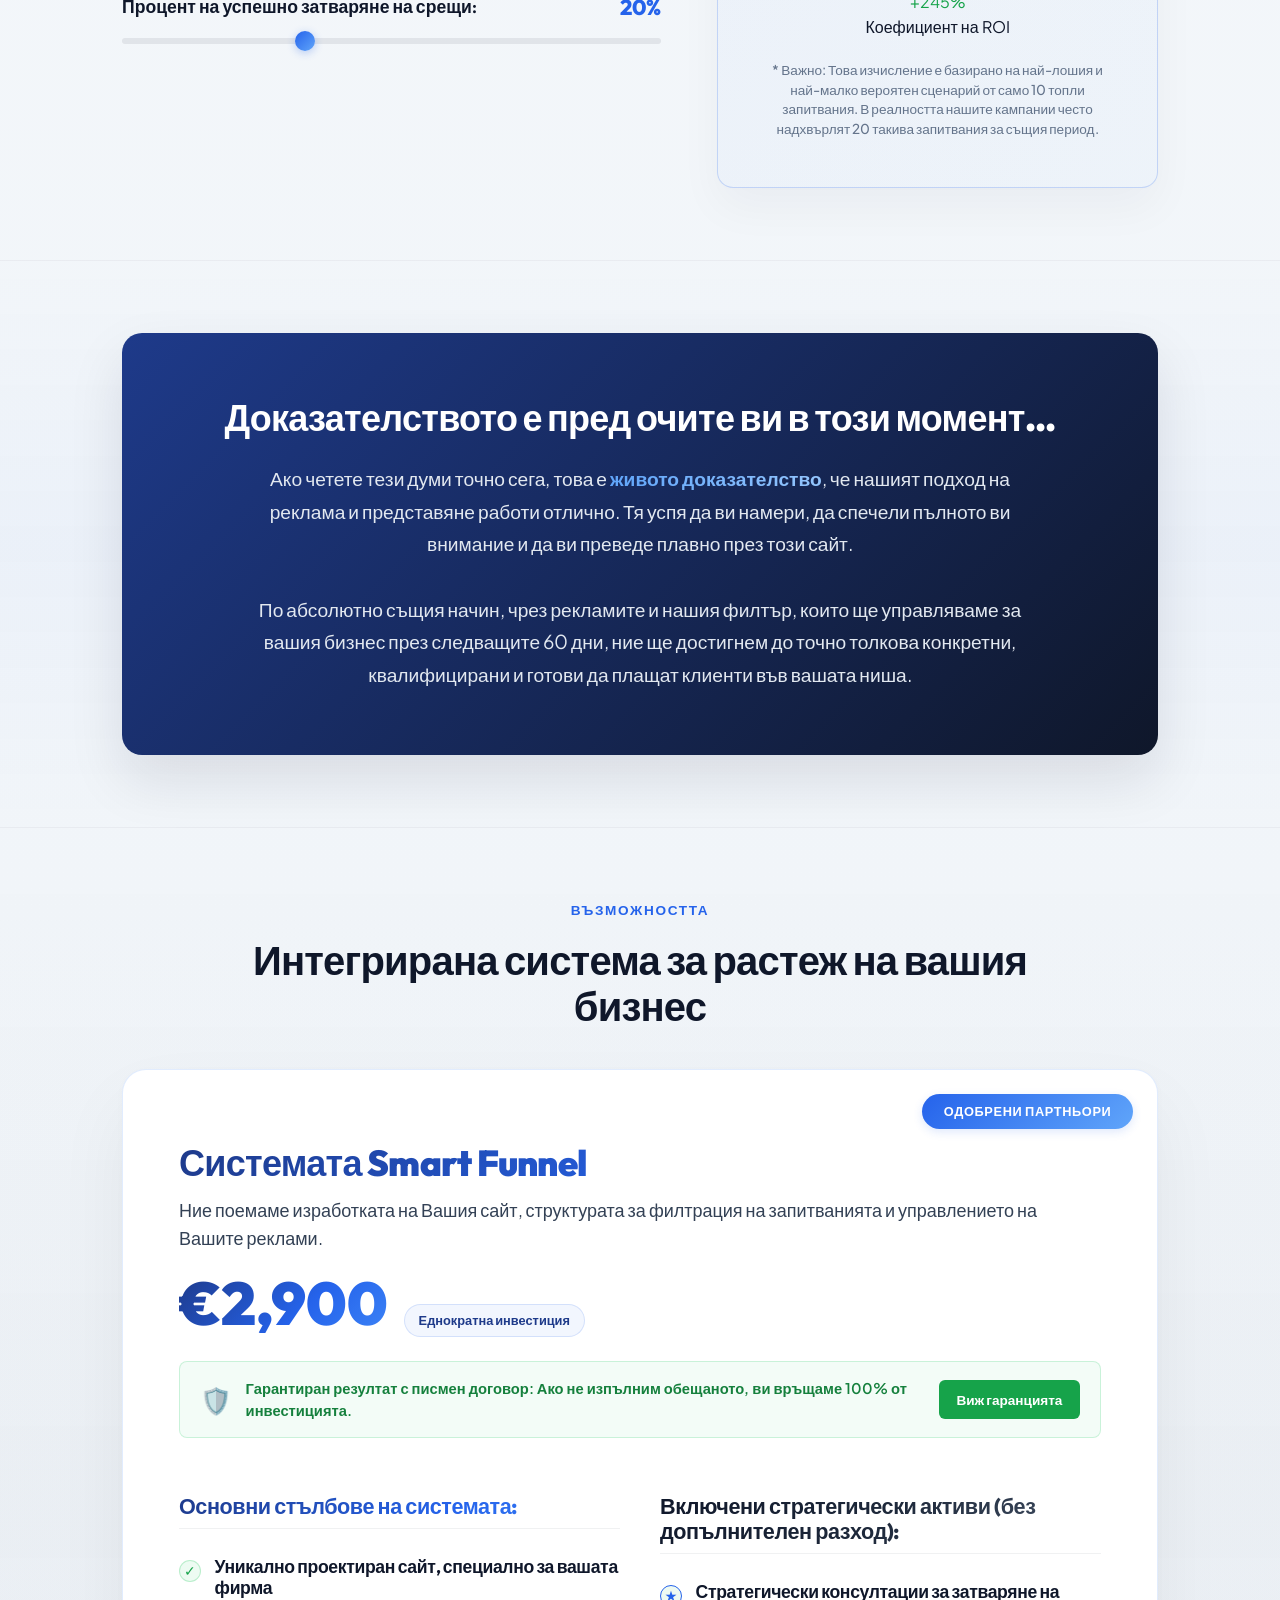
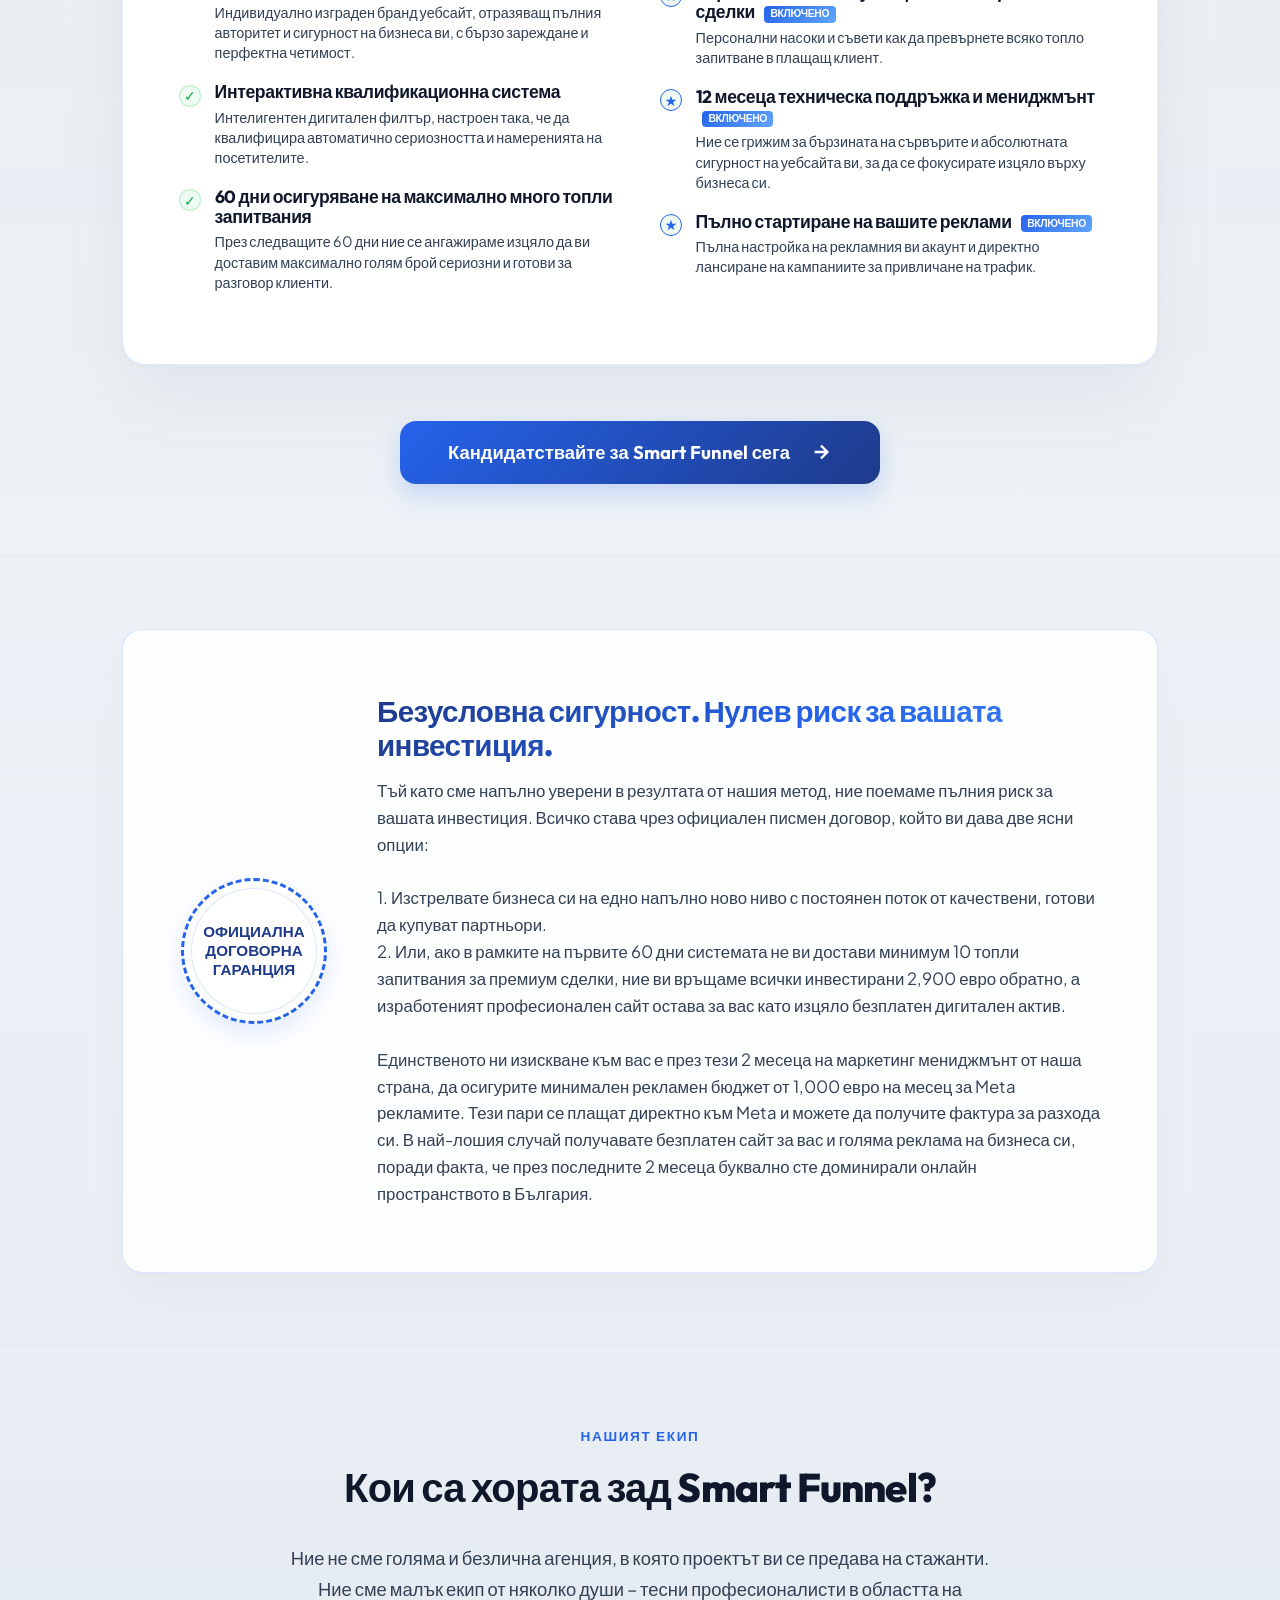
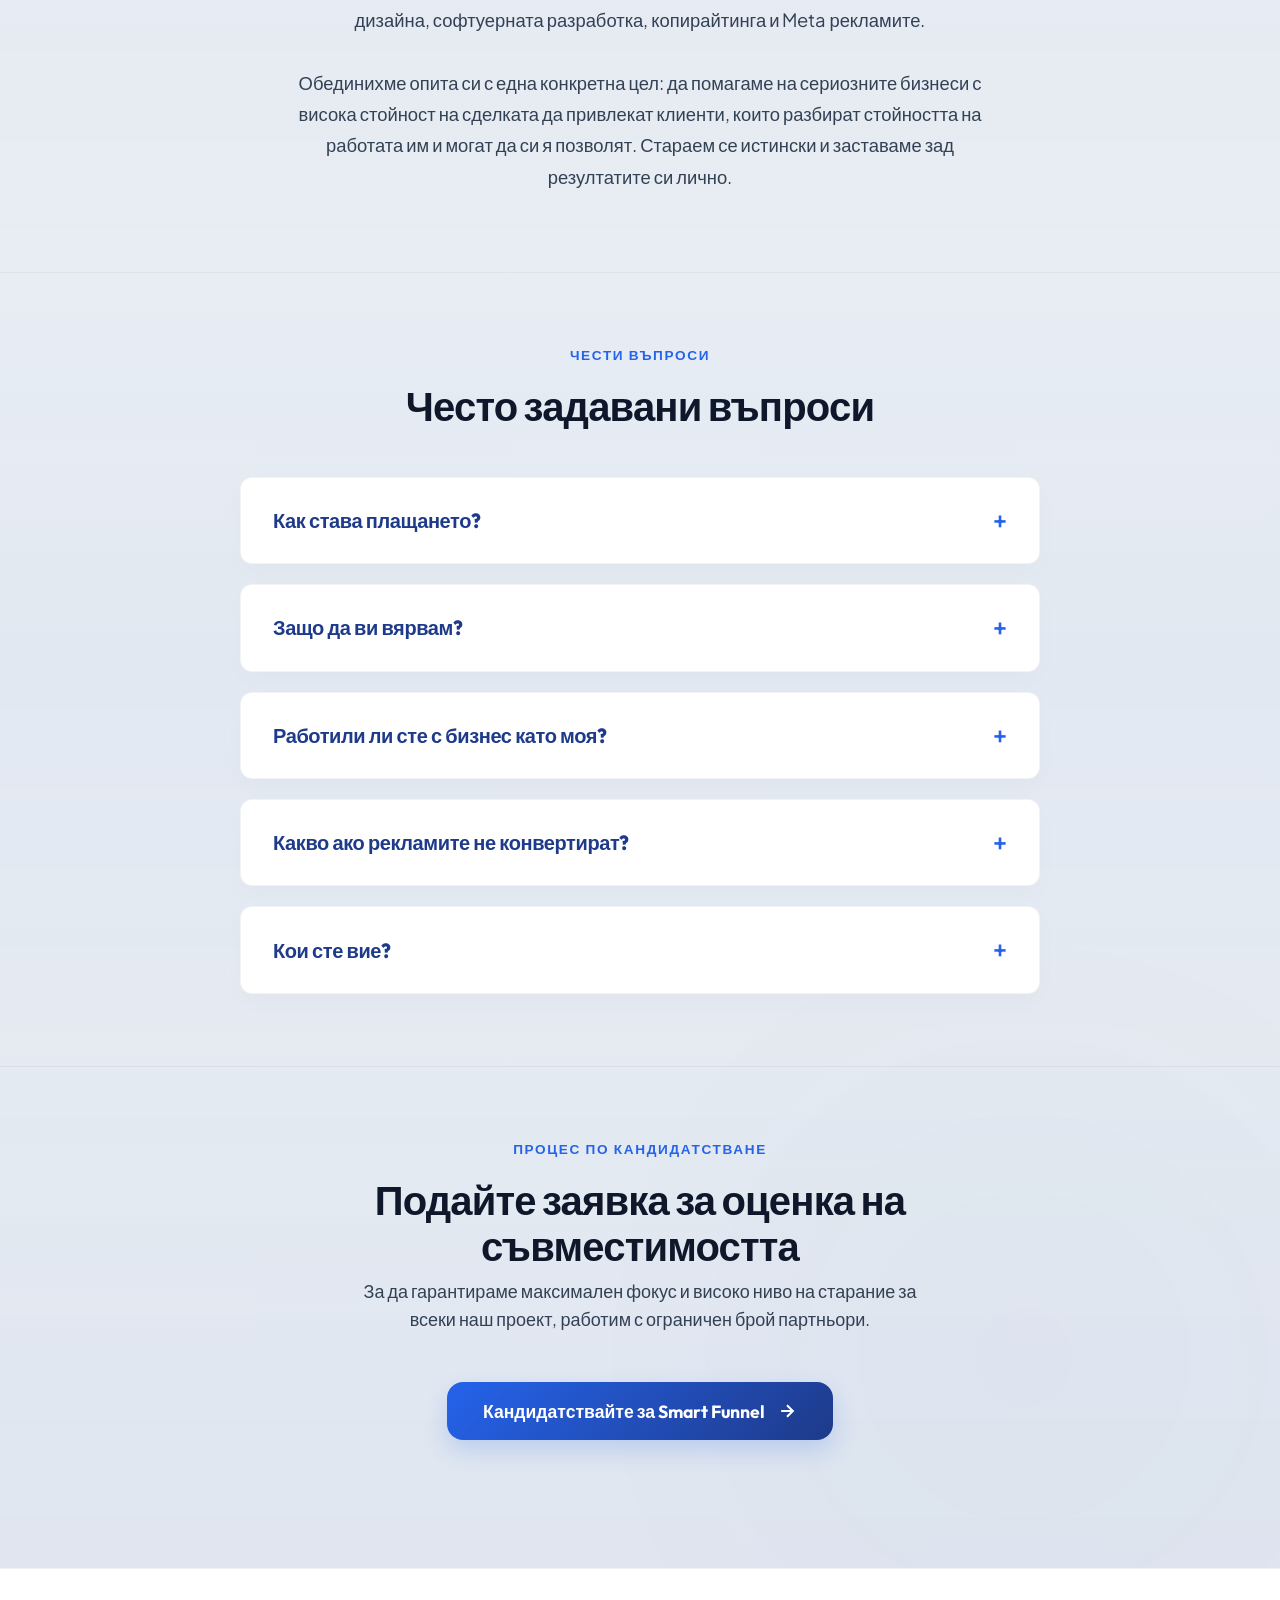
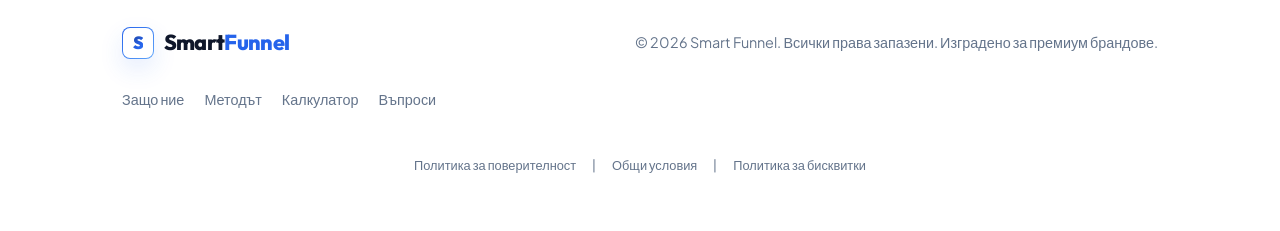
==== commit b9074de0: "feat: refine copy to be partner-centric, remove agency buzzwords, update pricing and FAQ, add team s" ====
--- a/index.html
+++ b/index.html
@@ -3,8 +3,8 @@
 <head>
     <meta charset="UTF-8">
     <meta name="viewport" content="width=device-width, initial-scale=1.0">
-    <title>Smart Funnel - Интегрирана клиентска екосистема за премиум бизнеси</title>
-    <meta name="description" content="Ние не изработваме просто уебсайтове. Ние внедряваме цялостна, затворена екосистема за привличане на високоплатени клиенти, която работи на автопилот.">
+    <title>Smart Funnel - Интегрирана система за привличане на премиум клиенти</title>
+    <meta name="description" content="Ние не изработваме просто уебсайтове. Ние внедряваме цялостна, затворена система за привличане на високоплатени клиенти, която работи на автопилот.">
     <link rel="stylesheet" href="styles.css">
 </head>
 <body>
@@ -43,7 +43,7 @@
             <div class="niche-alert-box reveal active">
                 <img src="scale.png" alt="Везни на правосъдието" class="niche-alert-img">
                 <p class="niche-alert-text">
-                    <strong>ВАЖНО УСЛОВИЕ:</strong> Тази архитектура е разработена <strong>единствено за бизнеси с висока стойност на сделките</strong>, при които привличането на един нов клиент носи чист приход от няколко хиляди евро (сглобяеми къщи, интериорен дизайн, медицински клиники, индустриални термопомпи/соларни инсталации и скъпи B2B услуги).
+                    <strong>ВАЖНО УСЛОВИЕ:</strong> Тази система е разработена <strong>единствено за бизнеси с висока стойност на сделките</strong>, при които привличането на един нов клиент носи чист приход от няколко хиляди евро (сглобяеми къщи, интериорен дизайн, медицински клиники, индустриални термопомпи/соларни инсталации и скъпи B2B услуги).
                 </p>
             </div>
 
@@ -86,9 +86,9 @@
                 <!-- Карта 3 -->
                 <div class="glass-card reveal">
                     <div class="card-num">03</div>
-                    <h3 class="card-question">Позициониране над конкуренцията</h3>
+                    <h3 class="card-question">Да бъдете първият избор на пазара</h3>
                     <p class="card-desc">
-                        Когато съчетаете висок клас дизайн с таргетиран маркетинг, вие излизате от ценовите войни и се позиционирате като единствения логичен избор за заможните клиенти.
+                        Когато съчетаете висок клас дизайн с таргетиран маркетинг, вие излизате от ценовите войни и се превръщате в единствения логичен избор за заможните клиенти.
                     </p>
                 </div>
             </div>
@@ -98,7 +98,7 @@
     <!-- Секция 3: Механизмът Smart Funnel -->
     <section class="mechanism-section" id="how">
         <div class="container">
-            <span class="section-tag">Архитектура на Системата</span>
+            <span class="section-tag">Как работи системата</span>
             <h2 class="section-title reveal">
                 Как Smart Funnel превръща запитванията в авторитетни срещи
             </h2>
@@ -108,9 +108,9 @@
                 <div class="timeline-item reveal" style="transition-delay: 0.1s;">
                     <div class="timeline-content-holder">
                         <span class="timeline-step">Стъпка 01</span>
-                        <h3 class="timeline-title">Психологическо позициониране и авторитет</h3>
+                        <h3 class="timeline-title">Изграждане на силно доверие и авторитет</h3>
                         <p class="timeline-desc">
-                            Чрез специално разработен подход ние демонстрираме безусловна сигурност и изключителен професионализъм на бизнеса ви. Сайтът използва психологически принципи, които карат клиента да осъзнае, че той има нужда от вашите услуги, а не вие от неговите пари.
+                            Чрез специално разработен подход ние демонстрираме безусловна сигурност и изключителен професионализъм на бизнеса ви. Сайтът е структуриран така, че да показва реалната ви стойност и да вдъхва респект, като кара клиента да разбере, че той има нужда от вашите услуги, а не вие от неговите пари.
                         </p>
                     </div>
                     <div class="timeline-dot"></div>
@@ -232,8 +232,8 @@
             <div class="proof-card reveal">
                 <h3 class="proof-headline">Доказателството е пред очите ви в този момент...</h3>
                 <p class="proof-body">
-                    Ако четете тези думи точно сега, това е <span class="proof-highlight">живото доказателство</span>, че нашата рекламна и психологическа архитектура работи безупречно. Тя успя да ви намери, да спечели пълното ви внимание и да ви преведе плавно през този сайт. <br><br>
-                    По абсолютно същия начин, чрез рекламите и филтриращите структури, които ще управляваме за вашия бизнес през следващите 60 дни, ние ще достигнем до точно толкова конкретни, квалифицирани и готови да плащат клиенти във вашата ниша.
+                    Ако четете тези думи точно сега, това е <span class="proof-highlight">живото доказателство</span>, че нашият подход на реклама и представяне работи отлично. Тя успя да ви намери, да спечели пълното ви внимание и да ви преведе плавно през този сайт. <br><br>
+                    По абсолютно същия начин, чрез рекламите и нашия филтър, които ще управляваме за вашия бизнес през следващите 60 дни, ние ще достигнем до точно толкова конкретни, квалифицирани и готови да плащат клиенти във вашата ниша.
                 </p>
             </div>
         </div>
@@ -252,12 +252,21 @@
                 <div class="offer-ribbon">Одобрени партньори</div>
                 
                 <div class="offer-header">
-                    <h3 class="offer-header-title text-blue-gradient">Екосистемата Smart Funnel</h3>
+                    <h3 class="offer-header-title text-blue-gradient">Системата Smart Funnel</h3>
                     <p>Ние поемаме изработката на Вашия сайт, структурата за филтрация на запитванията и управлението на Вашите реклами.</p>
                     <div class="offer-price-row">
-                        <span class="price-old">€12,500</span>
                         <span class="price-new">€2,900</span>
                         <span class="price-badge">Еднократна инвестиция</span>
+                    </div>
+                    <!-- Зелен успокояващ елемент за договорна гаранция -->
+                    <div class="soothing-guarantee-box">
+                        <div class="soothing-guarantee-info">
+                            <span class="soothing-guarantee-icon">🛡️</span>
+                            <p class="soothing-guarantee-text">
+                                Гарантиран резултат с писмен договор: Ако не изпълним обещаното, ви връщаме 100% от инвестицията.
+                            </p>
+                        </div>
+                        <a href="#guarantee" class="soothing-guarantee-btn">Виж гаранцията</a>
                     </div>
                 </div>
 
@@ -319,6 +328,13 @@
                     </div>
                 </div>
             </div>
+            <!-- Голям и ясен CTA бутон в края на офертата -->
+            <div class="offer-cta-container reveal" style="text-align: center; margin-top: 3.5rem;">
+                <button class="btn-premium btn-blue open-modal-btn" style="padding: 1.25rem 3rem; font-size: 1.15rem;">
+                    Кандидатствайте за Smart Funnel сега
+                    <svg width="22" height="22" viewBox="0 0 24 24" fill="none" stroke="currentColor" stroke-width="2.5" style="margin-left: 0.5rem; vertical-align: middle;"><path d="M5 12h14M12 5l7 7-7 7"/></svg>
+                </button>
+            </div>
         </div>
     </section>
 
@@ -346,6 +362,18 @@
         </div>
     </section>
 
+    <!-- СЕКЦИЯ: Хората зад Smart Funnel -->
+    <section class="team-section" id="team" style="border-top: 1px solid rgba(15, 23, 42, 0.04); background: linear-gradient(180deg, transparent 0%, rgba(30, 58, 138, 0.01) 50%, transparent 100%); padding: 5rem 0;">
+        <div class="container" style="max-width: 800px; text-align: center;">
+            <span class="section-tag">Нашият Екип</span>
+            <h2 class="section-title reveal" style="margin-bottom: 2rem;">Кои са хората зад Smart Funnel?</h2>
+            <p class="reveal" style="font-size: 1.15rem; color: var(--text-secondary); line-height: 1.7; max-width: 720px; margin: 0 auto;">
+                Ние не сме голяма и безлична агенция, в която проектът ви се предава на стажанти. Ние сме малък екип от няколко души – тесни професионалисти в областта на дизайна, софтуерната разработка, копирайтинга и Meta рекламите. <br><br>
+                Обединихме опита си с една конкретна цел: да помагаме на сериозните бизнеси с висока стойност на сделката да привлекат клиенти, които разбират стойността на работата им и могат да си я позволят. Стараем се истински и заставаме зад резултатите си лично.
+            </p>
+        </div>
+    </section>
+
     <!-- СЕКЦИЯ: Често задавани въпроси (FAQ) -->
     <section class="faq-section" id="faq">
         <div class="container">
@@ -355,17 +383,41 @@
             <div class="faq-wrapper reveal">
                 <!-- Въпрос 1 -->
                 <div class="faq-item">
-                    <h3 class="faq-question">Обобщете ми какво предлага цялостната оферта?</h3>
+                    <h3 class="faq-question">Как става плащането?</h3>
                     <p class="faq-answer">
-                        Цялостната ни оферта включва: изработка на уникално проектиран бранд сайт специално за вашата фирма, внедряване на система за филтриране на несериозните клиенти и пълно управление на вашите Meta рекламни кампании за 60 дни, гарантирайки договорно минимум 10 топли запитвания.
+                        Първоначално създаваме груба демоверсия на вашия нов уебсайт, за да видите посоката на дизайна. Ако решите да продължим нататък, ви показваме специалния договор, който ви защитава на 100%. Подписваме официален договор, плащате сумата и ние веднага започваме работа по сайта и подготовката на вашите реклами.
                     </p>
                 </div>
 
                 <!-- Въпрос 2 -->
                 <div class="faq-item">
-                    <h3 class="faq-question">Как става плащането?</h3>
+                    <h3 class="faq-question">Защо да ви вярвам?</h3>
                     <p class="faq-answer">
-                        Първоначално създаваме груба демоверсия на вашия нов уебсайт, за да видите посоката на дизайна. Ако решите да продължим нататък, ви показваме специалния договор, който ви защитава на 100%. Договорът се подписва официално, сумата се превежда и работата и рекламите се лансират.
+                        Защото не ви обещаваме празни кликове или харесвания, а поемаме пълния риск с писмен договор. Ако не ви доставим резултати, ви връщаме парите обратно, а готовият сайт остава за вас като компенсация. Ние печелим само тогава, когато вие печелите.
+                    </p>
+                </div>
+
+                <!-- Въпрос 3 -->
+                <div class="faq-item">
+                    <h3 class="faq-question">Работили ли сте с бизнес като моя?</h3>
+                    <p class="faq-answer">
+                        Системата ни работи най-добре за фирми, при които една сделка носи хиляди евро. Независимо дали строите къщи, проектирате интериор или предлагате скъпи услуги, принципите за привличане на заможни клиенти са едни и същи. Ние подхождаме индивидуално към всяка ниша.
+                    </p>
+                </div>
+
+                <!-- Въпрос 4 -->
+                <div class="faq-item">
+                    <h3 class="faq-question">Какво ако рекламите не конвертират?</h3>
+                    <p class="faq-answer">
+                        Ние тестваме различни послания и оптимизираме кампанията постоянно. Тъй като работим за наш резултат (в противен случай губим парите и времето си), имаме най-голям интерес рекламите наистина да ви носят клиенти.
+                    </p>
+                </div>
+
+                <!-- Въпрос 5 -->
+                <div class="faq-item">
+                    <h3 class="faq-question">Кои сте вие?</h3>
+                    <p class="faq-answer">
+                        Ние сме екип от доказани професионалисти — дизайнери, копирайтъри и експерти по реклама в Meta, събрани с една обща цел: да помагаме на сериозните бизнеси в България да растат, като им осигуряваме предвидимост.
                     </p>
                 </div>
             </div>
@@ -380,7 +432,7 @@
                 Подайте заявка за оценка на съвместимостта
             </h2>
             <p style="max-width: 600px; margin: -2rem auto 3rem; color: var(--text-secondary);" class="reveal">
-                За да гарантираме безупречно качество на изпълнението, приемаме изключително ограничен брой нови дългосрочни проекти.
+                За да гарантираме максимален фокус и високо ниво на старание за всеки наш проект, работим с ограничен брой партньори.
             </p>
             <button class="btn-premium btn-blue open-modal-btn reveal">
                 Кандидатствайте за Smart Funnel
--- a/styles.css
+++ b/styles.css
@@ -1524,3 +1524,79 @@
     opacity: 1;
     transform: translateY(0);
 }
+
+/* --- Зелен успокояващ елемент за офертата --- */
+.soothing-guarantee-box {
+    background: rgba(34, 197, 94, 0.05);
+    border: 1px solid rgba(34, 197, 94, 0.2);
+    border-radius: 8px;
+    padding: 1rem 1.25rem;
+    margin-top: 1.5rem;
+    display: flex;
+    align-items: center;
+    justify-content: space-between;
+    gap: 1.25rem;
+    flex-wrap: wrap;
+    text-align: left;
+    transition: var(--transition-premium);
+}
+
+.soothing-guarantee-box:hover {
+    background: rgba(34, 197, 94, 0.08);
+    border-color: rgba(34, 197, 94, 0.35);
+}
+
+.soothing-guarantee-info {
+    display: flex;
+    align-items: center;
+    gap: 0.85rem;
+    flex: 1;
+}
+
+.soothing-guarantee-icon {
+    font-size: 1.6rem;
+    line-height: 1;
+    flex-shrink: 0;
+}
+
+.soothing-guarantee-text {
+    font-size: 0.92rem;
+    color: #15803d;
+    margin: 0;
+    font-weight: 600;
+    line-height: 1.45;
+}
+
+.soothing-guarantee-btn {
+    display: inline-flex;
+    align-items: center;
+    justify-content: center;
+    padding: 0.55rem 1.1rem;
+    font-size: 0.85rem;
+    background-color: #16a34a;
+    border: none;
+    color: #FFFFFF !important;
+    border-radius: 6px;
+    text-decoration: none;
+    font-weight: 700;
+    white-space: nowrap;
+    transition: var(--transition-premium);
+}
+
+.soothing-guarantee-btn:hover {
+    background-color: #15803d;
+    transform: translateY(-1px);
+    box-shadow: 0 4px 10px rgba(22, 163, 74, 0.2);
+}
+
+@media (max-width: 650px) {
+    .soothing-guarantee-box {
+        flex-direction: column;
+        align-items: flex-start;
+        gap: 1rem;
+    }
+    .soothing-guarantee-btn {
+        width: 100%;
+        text-align: center;
+    }
+}
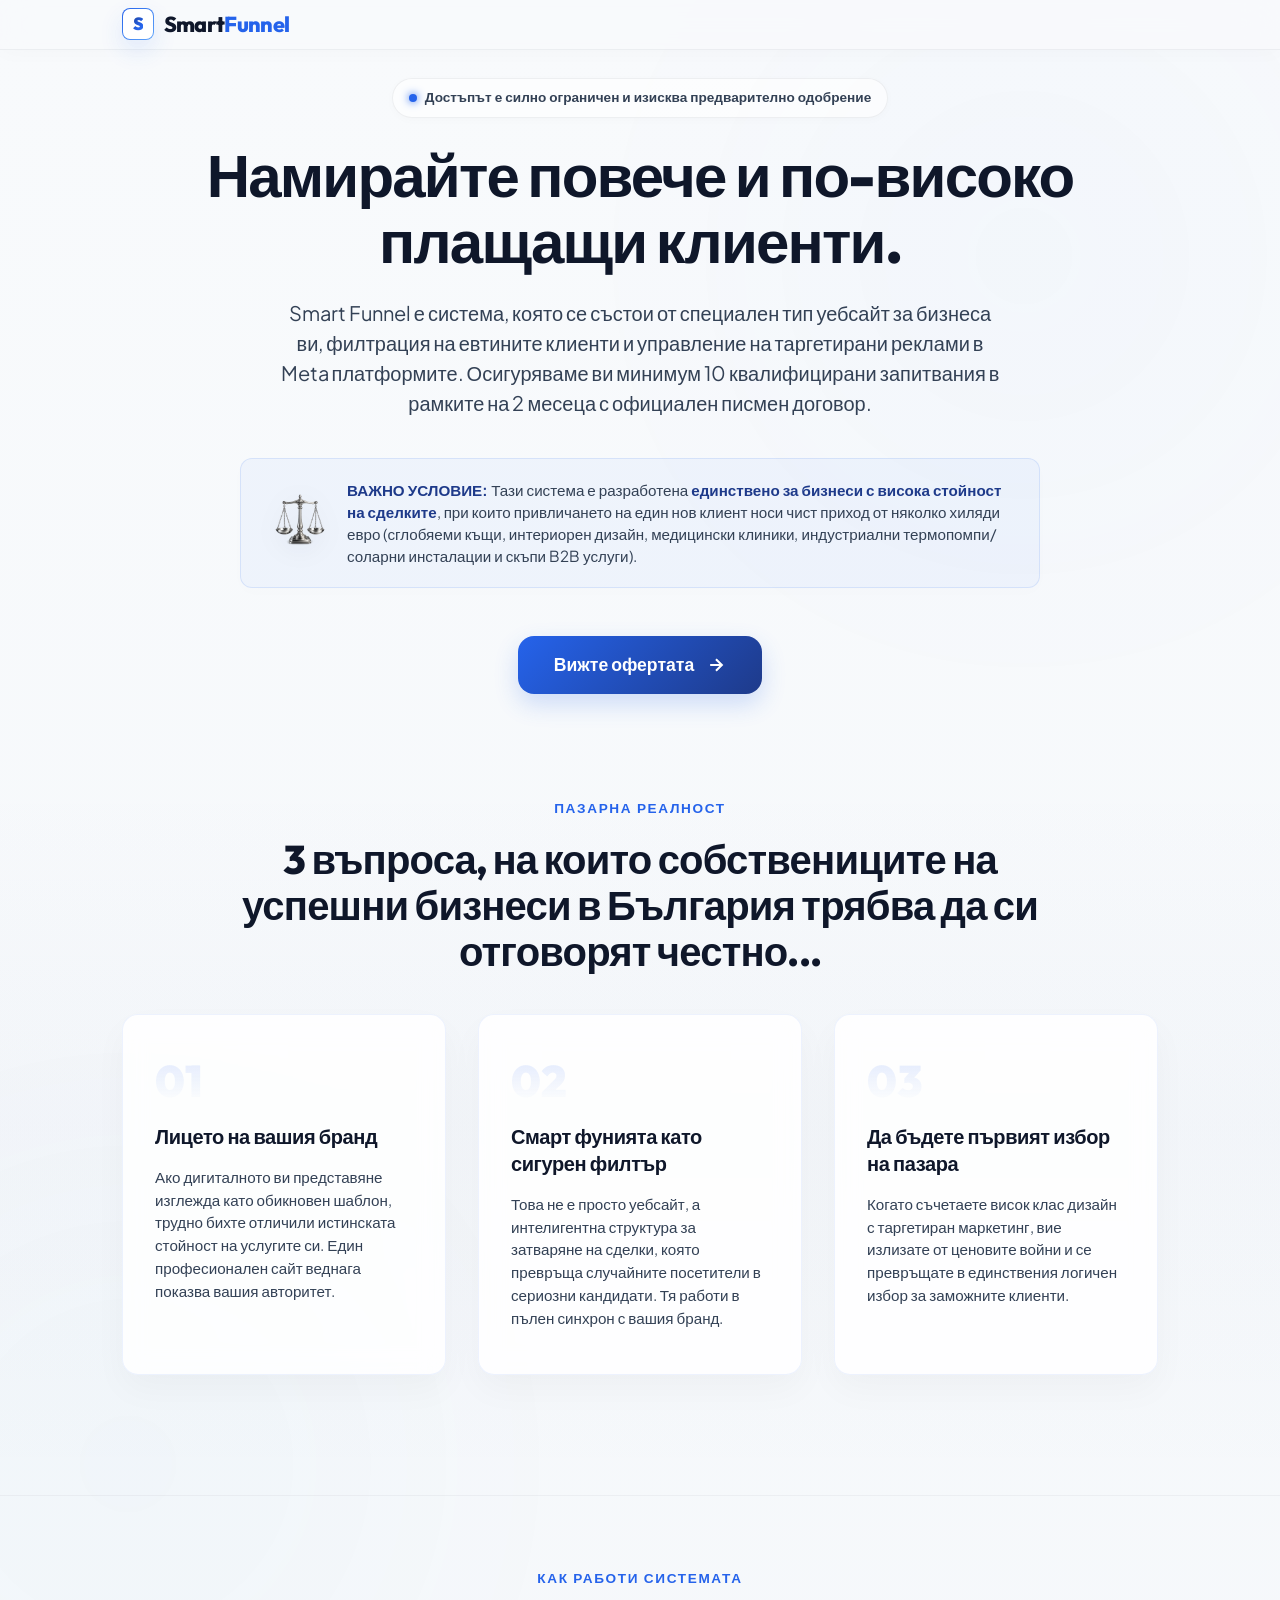
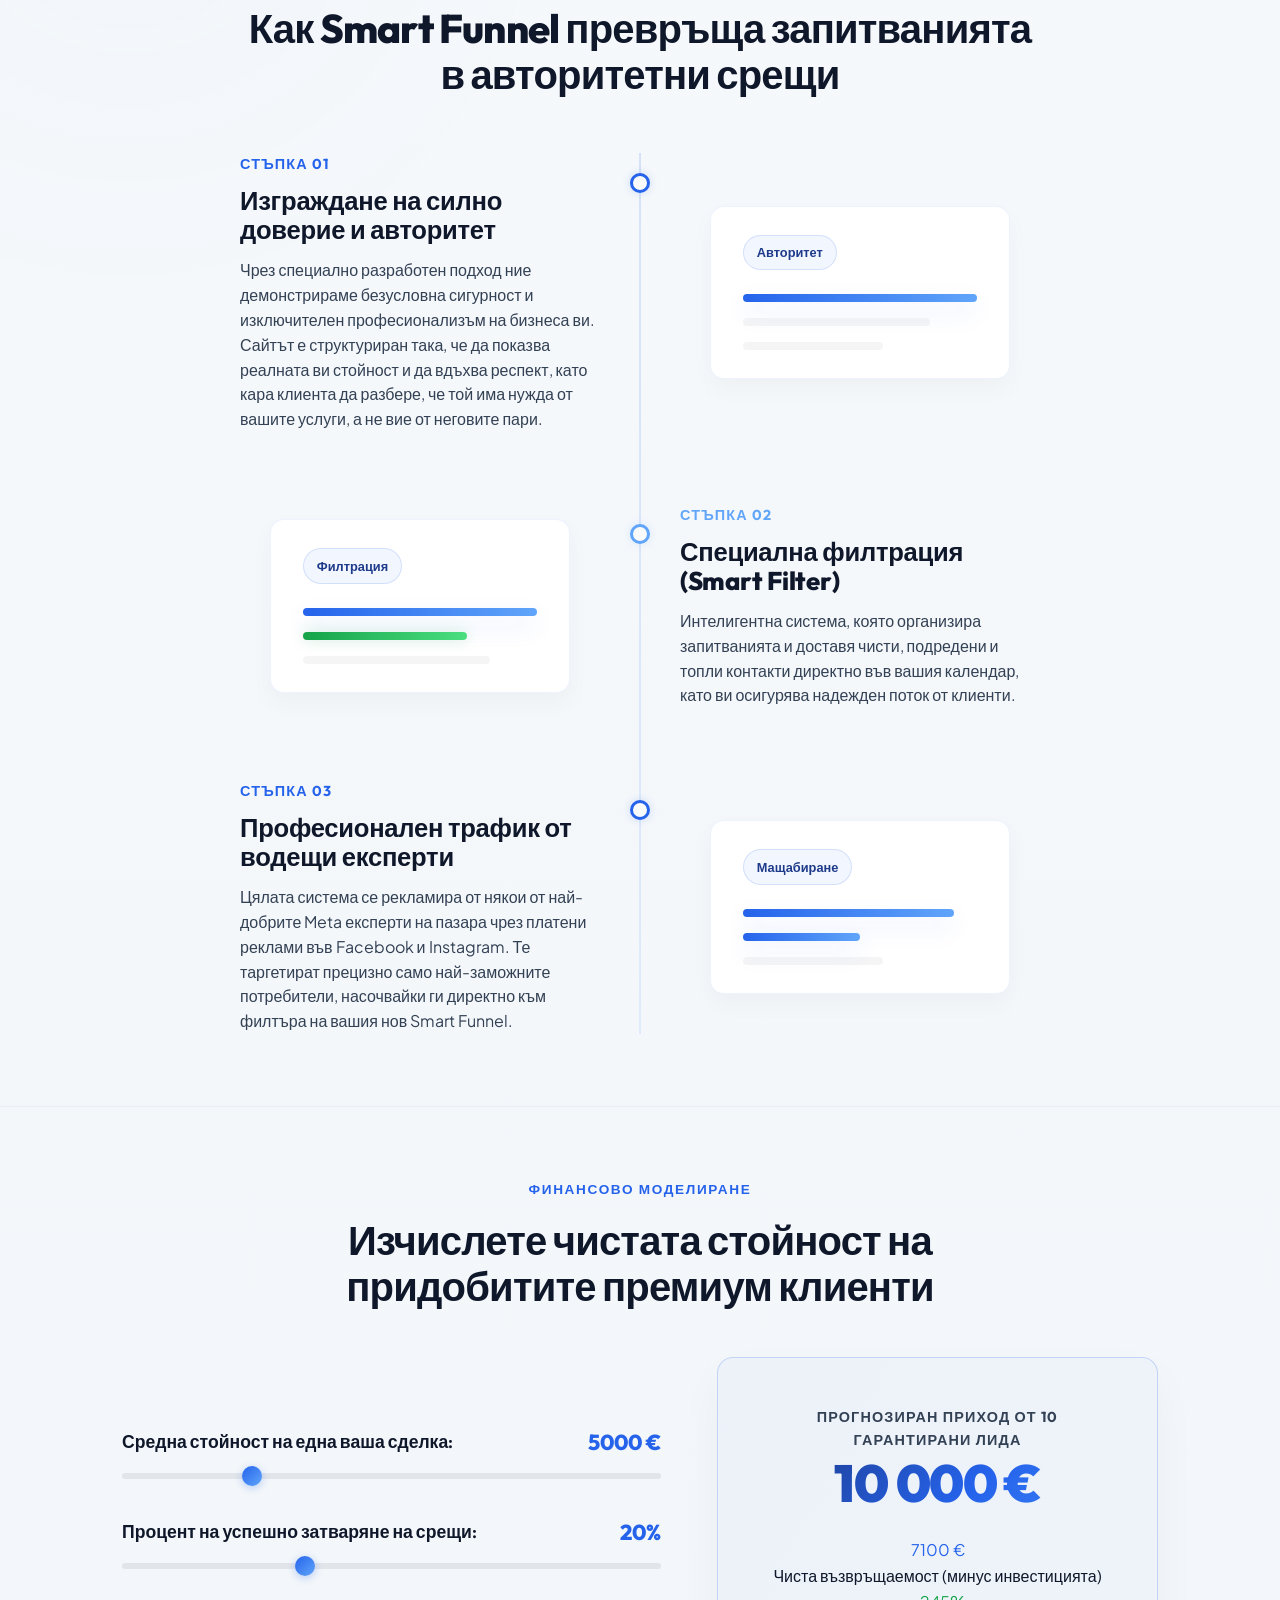
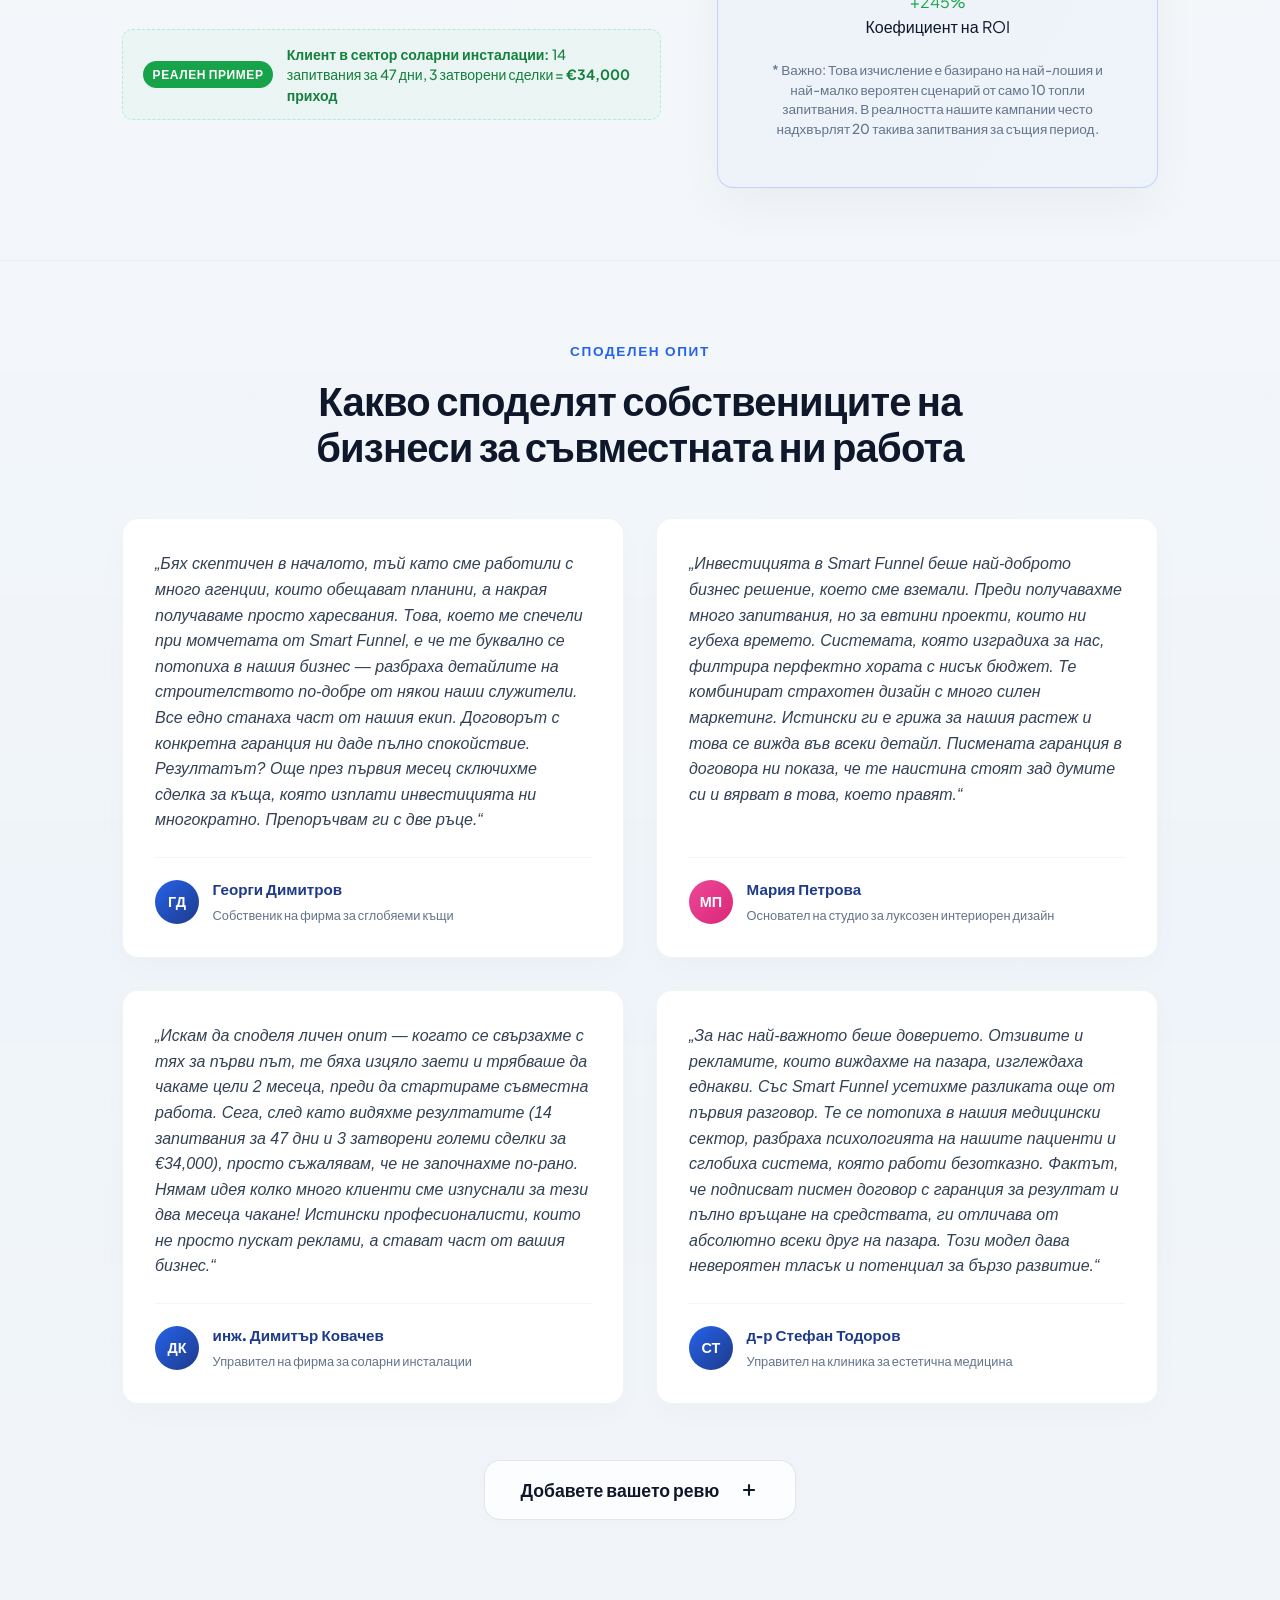
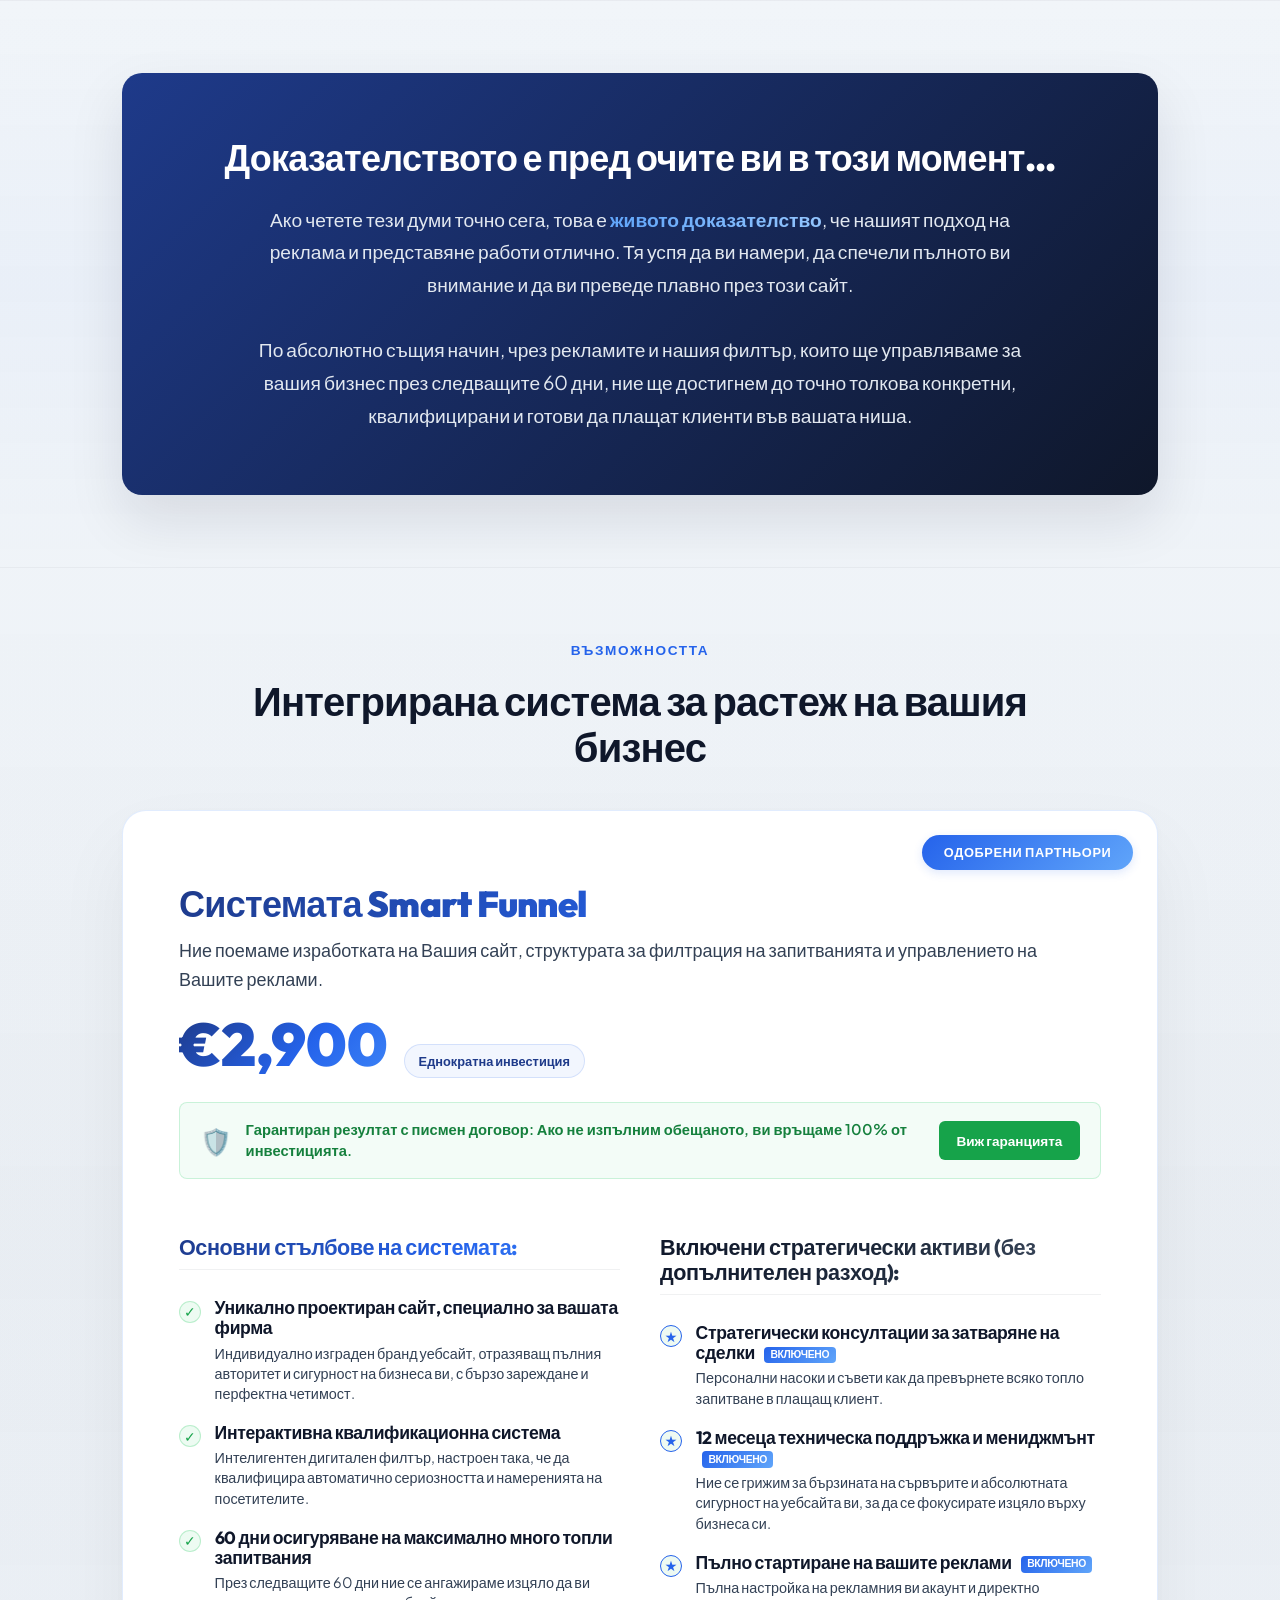
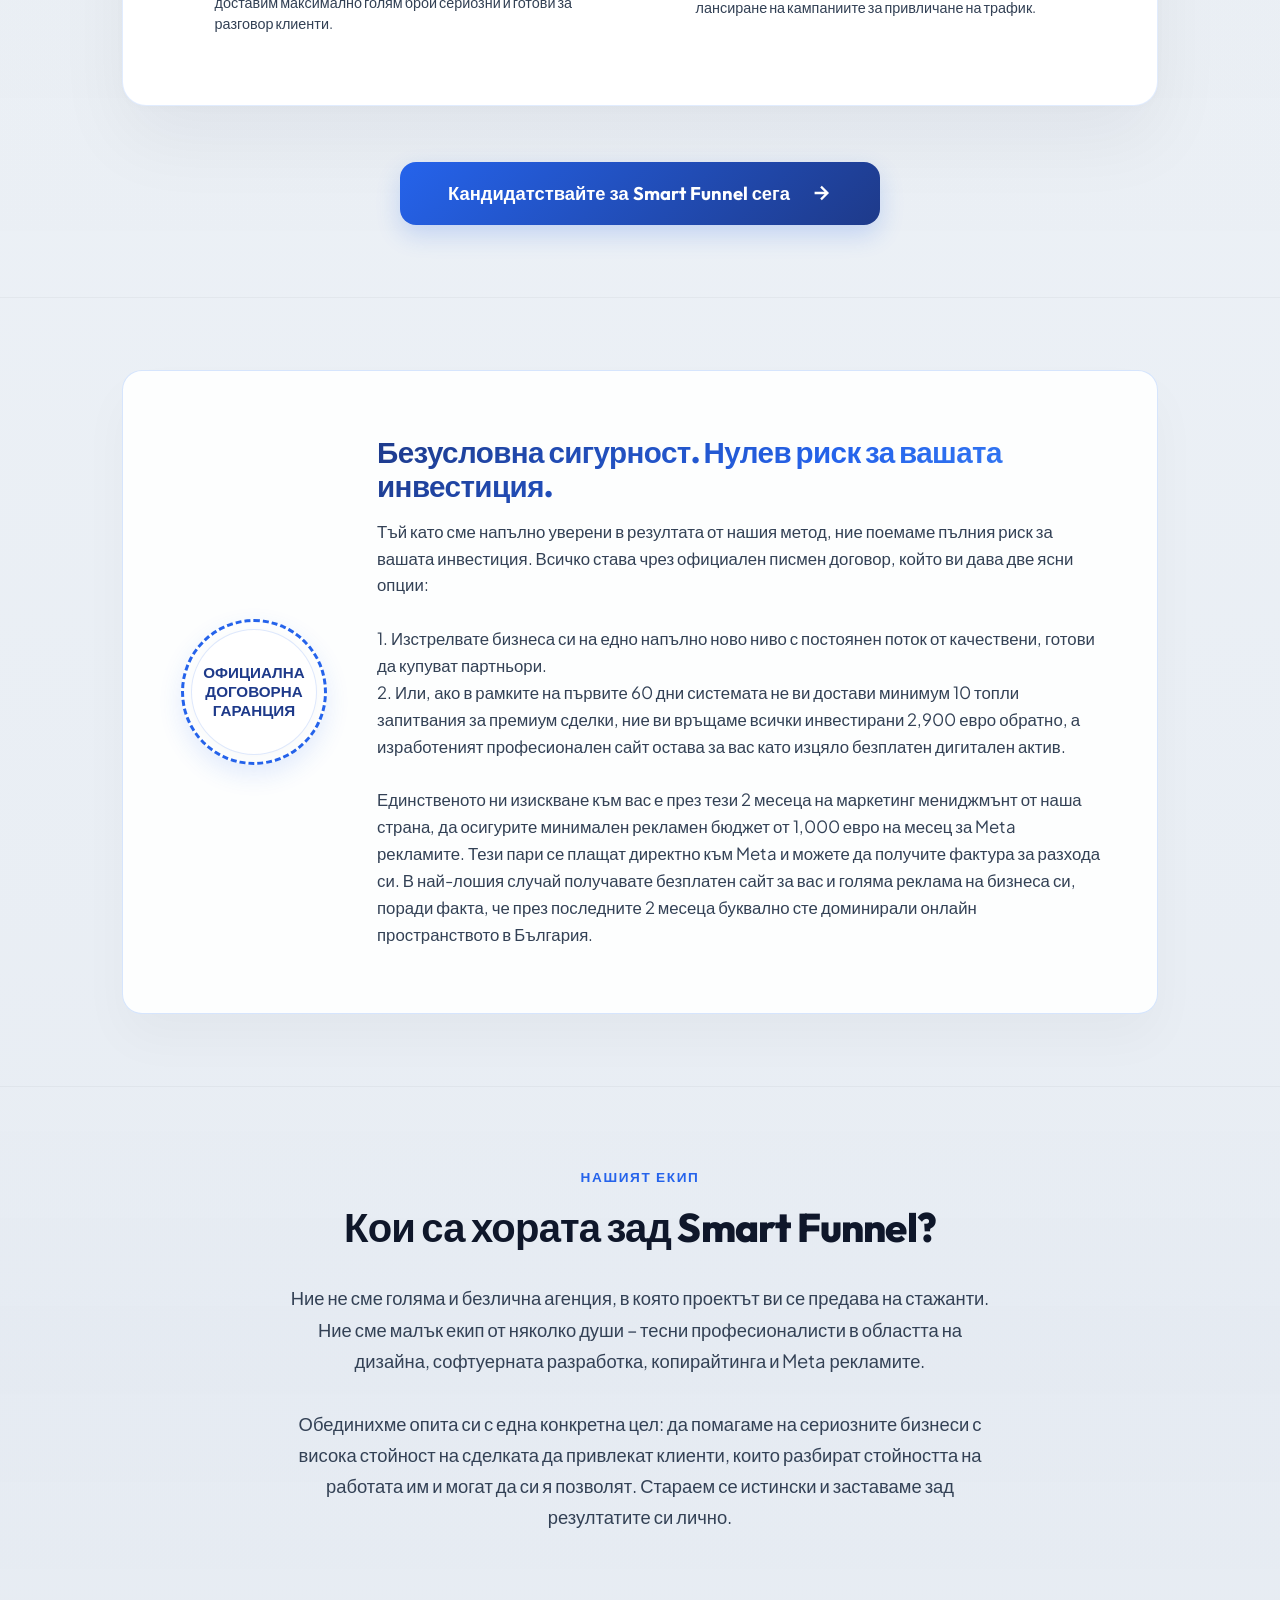
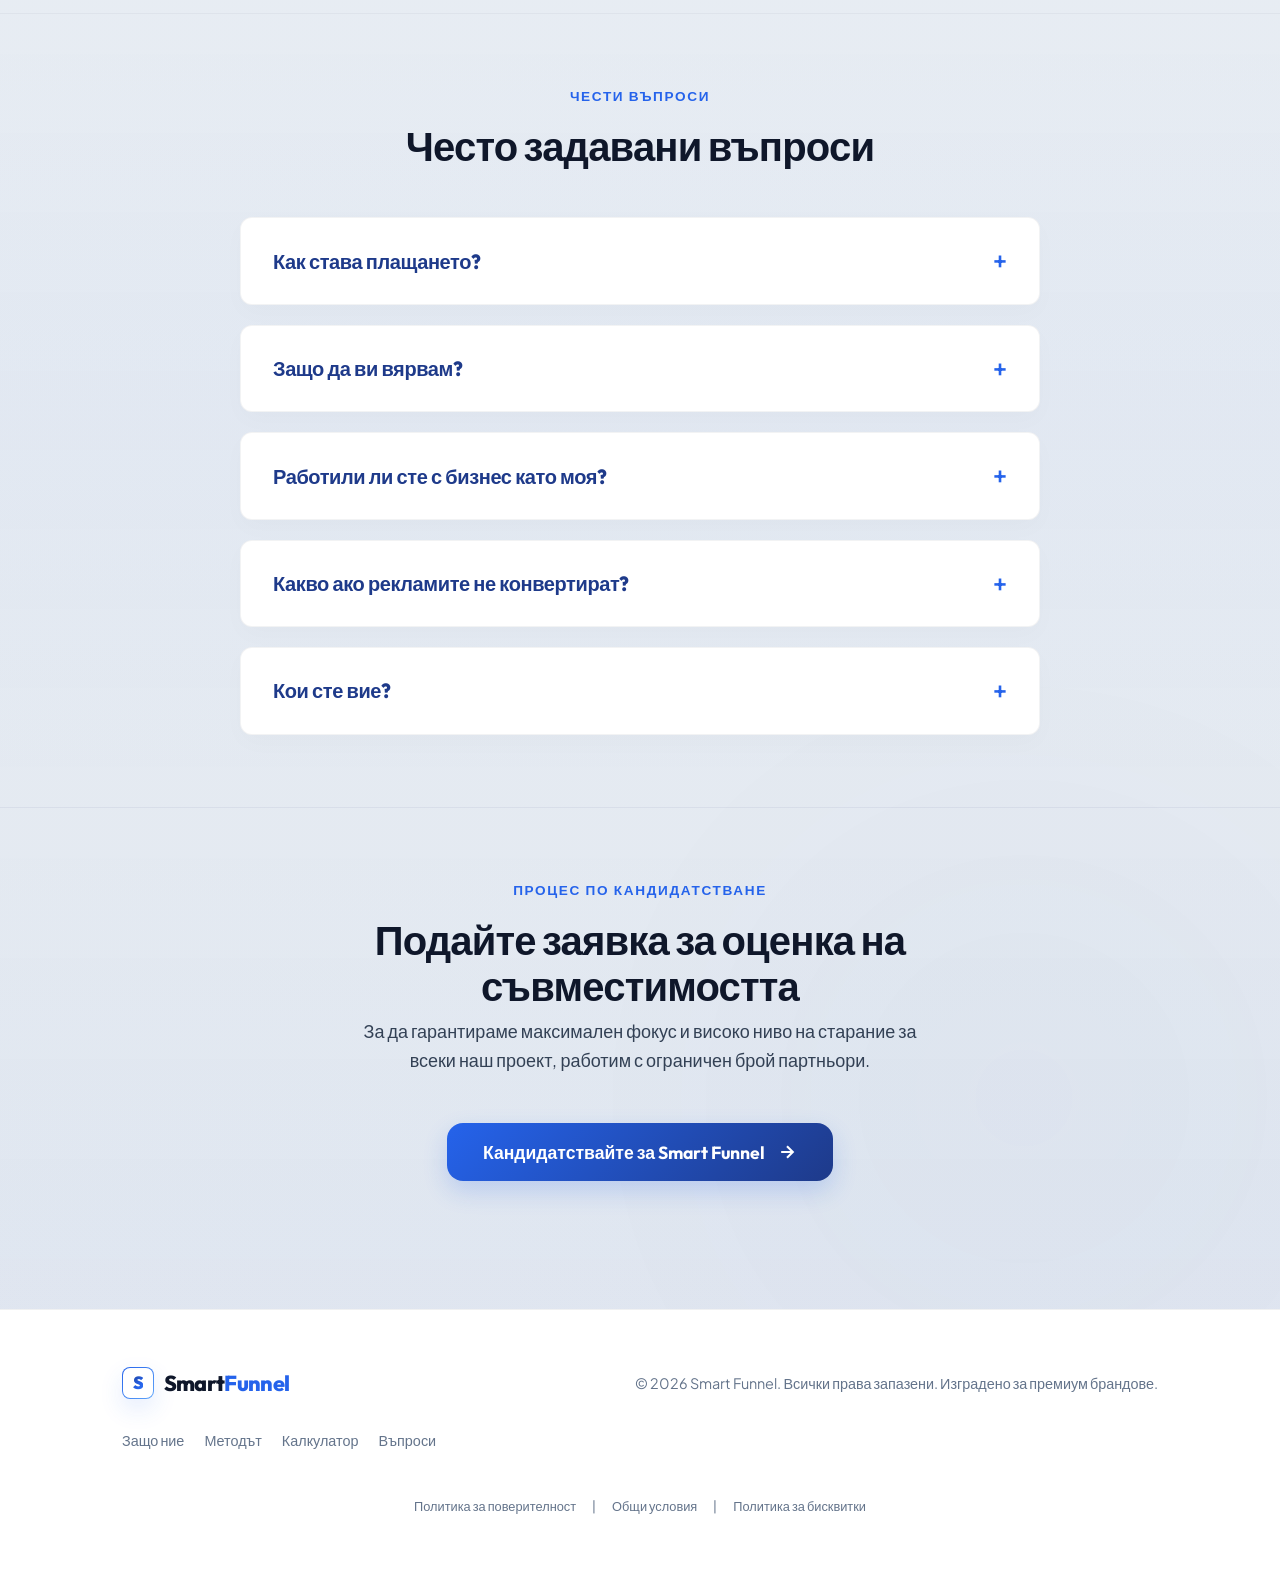
==== commit 23196b7e: "feat: resolve FAQ animation lag, insert real-world ROI case, add B2B starless reviews grid and inter" ====
--- a/index.html
+++ b/index.html
@@ -200,6 +200,14 @@
                         </div>
                         <input type="range" id="slider-close-rate" class="roi-slider" min="5" max="50" step="5" value="20">
                     </div>
+
+                    <!-- Реален пример от практиката -->
+                    <div class="roi-real-example">
+                        <span class="example-badge">Реален пример</span>
+                        <p class="example-text">
+                            <strong>Клиент в сектор соларни инсталации:</strong> 14 запитвания за 47 дни, 3 затворени сделки = <strong>€34,000 приход</strong>
+                        </p>
+                    </div>
                 </div>
 
                 <div class="roi-results-card">
@@ -222,6 +230,82 @@
                         * Важно: Това изчисление е базирано на най-лошия и най-малко вероятен сценарий от само 10 топли запитвания. В реалността нашите кампании често надхвърлят 20 такива запитвания за същия период.
                     </div>
                 </div>
+            </div>
+        </div>
+    </section>
+
+    <!-- Секция: Отзиви от партньори (Reviews Section) -->
+    <section class="reviews-section" id="reviews">
+        <div class="container">
+            <span class="section-tag">Споделен опит</span>
+            <h2 class="section-title reveal">
+                Какво споделят собствениците на бизнеси за съвместната ни работа
+            </h2>
+
+            <div class="reviews-grid">
+                <!-- Ревю 1 -->
+                <div class="review-card reveal">
+                    <div class="review-body">
+                        „Бях скептичен в началото, тъй като сме работили с много агенции, които обещават планини, а накрая получаваме просто харесвания. Това, което ме спечели при момчетата от Smart Funnel, е че те буквално се потопиха в нашия бизнес — разбраха детайлите на строителството по-добре от някои наши служители. Все едно станаха част от нашия екип. Договорът с конкретна гаранция ни даде пълно спокойствие. Резултатът? Още през първия месец сключихме сделка за къща, която изплати инвестицията ни многократно. Препоръчвам ги с две ръце.“
+                    </div>
+                    <div class="review-author-info">
+                        <div class="review-avatar male-avatar">ГД</div>
+                        <div class="review-meta">
+                            <span class="review-name">Георги Димитров</span>
+                            <span class="review-business">Собственик на фирма за сглобяеми къщи</span>
+                        </div>
+                    </div>
+                </div>
+
+                <!-- Ревю 2 (Жена) -->
+                <div class="review-card reveal">
+                    <div class="review-body">
+                        „Инвестицията в Smart Funnel беше най-доброто бизнес решение, което сме вземали. Преди получавахме много запитвания, но за евтини проекти, които ни губеха времето. Системата, която изградиха за нас, филтрира перфектно хората с нисък бюджет. Те комбинират страхотен дизайн с много силен маркетинг. Истински ги е грижа за нашия растеж и това се вижда във всеки детайл. Писмената гаранция в договора ни показа, че те наистина стоят зад думите си и вярват в това, което правят.“
+                    </div>
+                    <div class="review-author-info">
+                        <div class="review-avatar female-avatar">МП</div>
+                        <div class="review-meta">
+                            <span class="review-name">Мария Петрова</span>
+                            <span class="review-business">Основател на студио за луксозен интериорен дизайн</span>
+                        </div>
+                    </div>
+                </div>
+
+                <!-- Ревю 3 -->
+                <div class="review-card reveal">
+                    <div class="review-body">
+                        „Искам да споделя личен опит — когато се свързахме с тях за първи път, те бяха изцяло заети и трябваше да чакаме цели 2 месеца, преди да стартираме съвместна работа. Сега, след като видяхме резултатите (14 запитвания за 47 дни и 3 затворени големи сделки за €34,000), просто съжалявам, че не започнахме по-рано. Нямам идея колко много клиенти сме изпуснали за тези два месеца чакане! Истински професионалисти, които не просто пускат реклами, а стават част от вашия бизнес.“
+                    </div>
+                    <div class="review-author-info">
+                        <div class="review-avatar male-avatar">ДК</div>
+                        <div class="review-meta">
+                            <span class="review-name">инж. Димитър Ковачев</span>
+                            <span class="review-business">Управител на фирма за соларни инсталации</span>
+                        </div>
+                    </div>
+                </div>
+
+                <!-- Ревю 4 -->
+                <div class="review-card reveal">
+                    <div class="review-body">
+                        „За нас най-важното беше доверието. Отзивите и рекламите, които виждахме на пазара, изглеждаха еднакви. Със Smart Funnel усетихме разликата още от първия разговор. Те се потопиха в нашия медицински сектор, разбраха психологията на нашите пациенти и сглобиха система, която работи безотказно. Фактът, че подписват писмен договор с гаранция за резултат и пълно връщане на средствата, ги отличава от абсолютно всеки друг на пазара. Този модел дава невероятен тласък и потенциал за бързо развитие.“
+                    </div>
+                    <div class="review-author-info">
+                        <div class="review-avatar male-avatar">СТ</div>
+                        <div class="review-meta">
+                            <span class="review-name">д-р Стефан Тодоров</span>
+                            <span class="review-business">Управител на клиника за естетична медицина</span>
+                        </div>
+                    </div>
+                </div>
+            </div>
+
+            <!-- Бутон за добавяне на отзив -->
+            <div class="add-review-cta reveal" style="text-align: center; margin-top: 3.5rem;">
+                <button class="btn-premium btn-outline open-review-modal-btn">
+                    Добавете вашето ревю
+                    <svg width="20" height="20" viewBox="0 0 24 24" fill="none" stroke="currentColor" stroke-width="2.5" style="margin-left: 0.5rem; vertical-align: middle;"><path d="M12 5v14M5 12h14"/></svg>
+                </button>
             </div>
         </div>
     </section>
@@ -560,6 +644,53 @@
         </div>
     </div>
 
+    <!-- ПОПЪП ФОРМА ЗА ДОБАВЯНЕ НА РЕВЮ -->
+    <div id="review-modal" class="modal-overlay">
+        <div class="modal-card" style="max-width: 550px;">
+            <button class="modal-close-btn" id="review-modal-close-btn">&times;</button>
+            
+            <form id="review-form">
+                <h3 class="modal-step-title" style="margin-bottom: 0.5rem;">Споделете вашето мнение</h3>
+                <p style="color: var(--text-secondary); font-size: 0.9rem; margin-bottom: 1.5rem; line-height: 1.5;">
+                    Вашият опит ни помага да се развиваме. Попълнете формата по-долу. Всяко ревю се преглежда ръчно с цел предотвратяване на спам.
+                </p>
+                
+                <div class="form-group">
+                    <label for="review-form-name">Вашето име и фамилия:</label>
+                    <input type="text" id="review-form-name" placeholder="напр. Иван Иванов" required>
+                </div>
+
+                <div class="form-group">
+                    <label for="review-form-business">Вашият бизнес и роля:</label>
+                    <input type="text" id="review-form-business" placeholder="напр. Собственик на строителна фирма" required>
+                </div>
+
+                <div class="form-group">
+                    <label for="review-form-text">Вашето ревю:</label>
+                    <textarea id="review-form-text" placeholder="Опишете опита си с нас, как се потопихме в бизнеса ви и какви резултати постигнахме..." required style="min-height: 120px;"></textarea>
+                </div>
+
+                <div class="modal-nav" style="margin-top: 1.5rem;">
+                    <button type="button" class="btn-premium btn-outline" id="btn-cancel-review">Отказ</button>
+                    <button type="submit" class="btn-premium btn-blue" id="btn-submit-review" style="display: inline-flex; align-items: center; justify-content: center; gap: 0.75rem;">
+                        <span class="btn-text">Изпрати за разглеждане</span>
+                        <span class="spinner" id="review-spinner" style="display: none;"></span>
+                    </button>
+                </div>
+            </form>
+            
+            <!-- Успешно състояние на формата за ревю -->
+            <div id="review-success-state" style="display: none; text-align: center; padding: 2rem 1rem;">
+                <div style="font-size: 4rem; margin-bottom: 1.5rem;">🎉</div>
+                <h3 class="modal-step-title" style="color: #16a34a; margin-bottom: 1rem;">Благодарим ви!</h3>
+                <p style="color: var(--text-secondary); line-height: 1.6; margin-bottom: 2rem; font-size: 1rem;">
+                    Вашето ревю беше изпратено успешно за разглеждане и одобрение от администратор. За да запазим автентичността на платформата, то ще бъде публикувано след проверка.
+                </p>
+                <button type="button" class="btn-premium btn-blue" id="btn-close-review-success" style="width: 100%;">Затвори</button>
+            </div>
+        </div>
+    </div>
+
     <!-- Премиум Футър -->
     <footer>
         <div class="container footer-container">
--- a/styles.css
+++ b/styles.css
@@ -1200,7 +1200,6 @@
 }
 
 .faq-item.active .faq-answer {
-    max-height: 250px;
     opacity: 1;
 }
 
@@ -1600,3 +1599,136 @@
         text-align: center;
     }
 }
+
+/* --- Секция Ревюта (Reviews Section) --- */
+.reviews-section {
+    padding: 5rem 0;
+    border-top: 1px solid rgba(15, 23, 42, 0.04);
+    background: linear-gradient(180deg, transparent 0%, rgba(37, 99, 235, 0.01) 50%, transparent 100%);
+}
+
+.reviews-grid {
+    display: grid;
+    grid-template-columns: repeat(2, 1fr);
+    gap: 2rem;
+    margin-top: 3rem;
+}
+
+.review-card {
+    background: #FFFFFF;
+    border: 1px solid rgba(15, 23, 42, 0.05);
+    border-radius: 16px;
+    padding: 2rem;
+    box-shadow: 0 10px 30px rgba(15, 23, 42, 0.02);
+    display: flex;
+    flex-direction: column;
+    justify-content: space-between;
+    transition: var(--transition-premium);
+}
+
+.review-card:hover {
+    transform: translateY(-2px);
+    box-shadow: 0 15px 40px rgba(37, 99, 235, 0.05);
+    border-color: rgba(37, 99, 235, 0.15);
+}
+
+.review-body {
+    font-size: 1rem;
+    color: var(--text-secondary);
+    line-height: 1.6;
+    margin-bottom: 1.5rem;
+    font-style: italic;
+}
+
+.review-author-info {
+    display: flex;
+    align-items: center;
+    gap: 0.85rem;
+    border-top: 1px solid rgba(15, 23, 42, 0.04);
+    padding-top: 1.25rem;
+}
+
+.review-avatar {
+    width: 44px;
+    height: 44px;
+    border-radius: 50%;
+    display: flex;
+    align-items: center;
+    justify-content: center;
+    font-weight: 800;
+    font-size: 0.9rem;
+    color: #FFFFFF;
+}
+
+.male-avatar {
+    background: linear-gradient(135deg, var(--blue-3) 0%, var(--blue-5) 100%);
+}
+
+.female-avatar {
+    background: linear-gradient(135deg, #ec4899 0%, #db2777 100%);
+}
+
+.review-meta {
+    display: flex;
+    flex-direction: column;
+    gap: 0.15rem;
+}
+
+.review-name {
+    font-family: var(--font-heading);
+    font-size: 0.95rem;
+    font-weight: 800;
+    color: var(--blue-5);
+}
+
+.review-business {
+    font-size: 0.8rem;
+    color: var(--text-muted);
+    font-weight: 500;
+}
+
+/* --- Стили за примера под калкулатора --- */
+.roi-real-example {
+    background: rgba(34, 197, 94, 0.04);
+    border: 1px dashed rgba(34, 197, 94, 0.25);
+    border-radius: 10px;
+    padding: 0.85rem 1.25rem;
+    margin-top: 1.5rem;
+    display: flex;
+    align-items: center;
+    gap: 0.85rem;
+    text-align: left;
+    transition: var(--transition-premium);
+}
+
+.roi-real-example:hover {
+    background: rgba(34, 197, 94, 0.06);
+    border-color: rgba(34, 197, 94, 0.4);
+}
+
+.example-badge {
+    background: #16a34a;
+    color: #FFFFFF;
+    font-size: 0.75rem;
+    font-weight: 800;
+    padding: 0.25rem 0.6rem;
+    border-radius: 20px;
+    text-transform: uppercase;
+    letter-spacing: 0.05em;
+    white-space: nowrap;
+}
+
+.example-text {
+    font-size: 0.88rem;
+    color: #15803d;
+    margin: 0;
+    line-height: 1.45;
+    font-weight: 500;
+}
+
+@media (max-width: 768px) {
+    .reviews-grid {
+        grid-template-columns: 1fr;
+        gap: 1.5rem;
+    }
+}
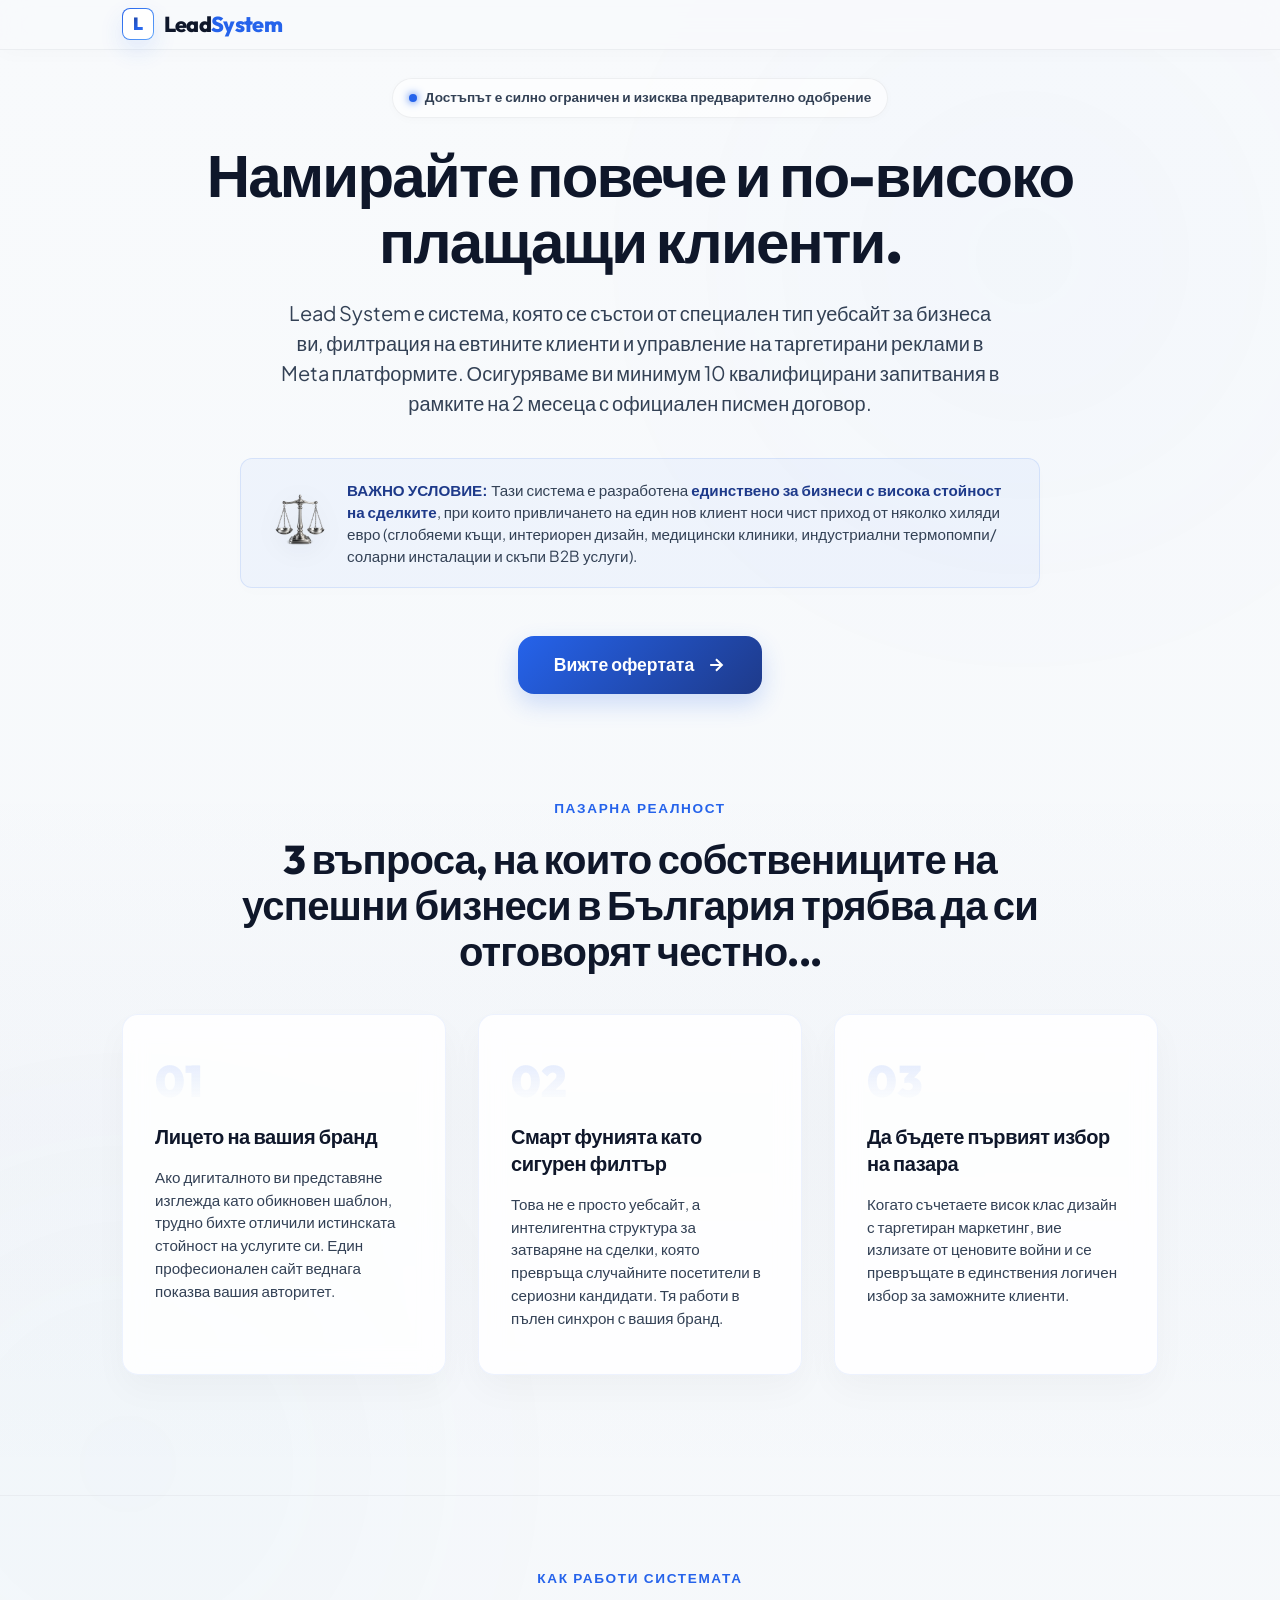
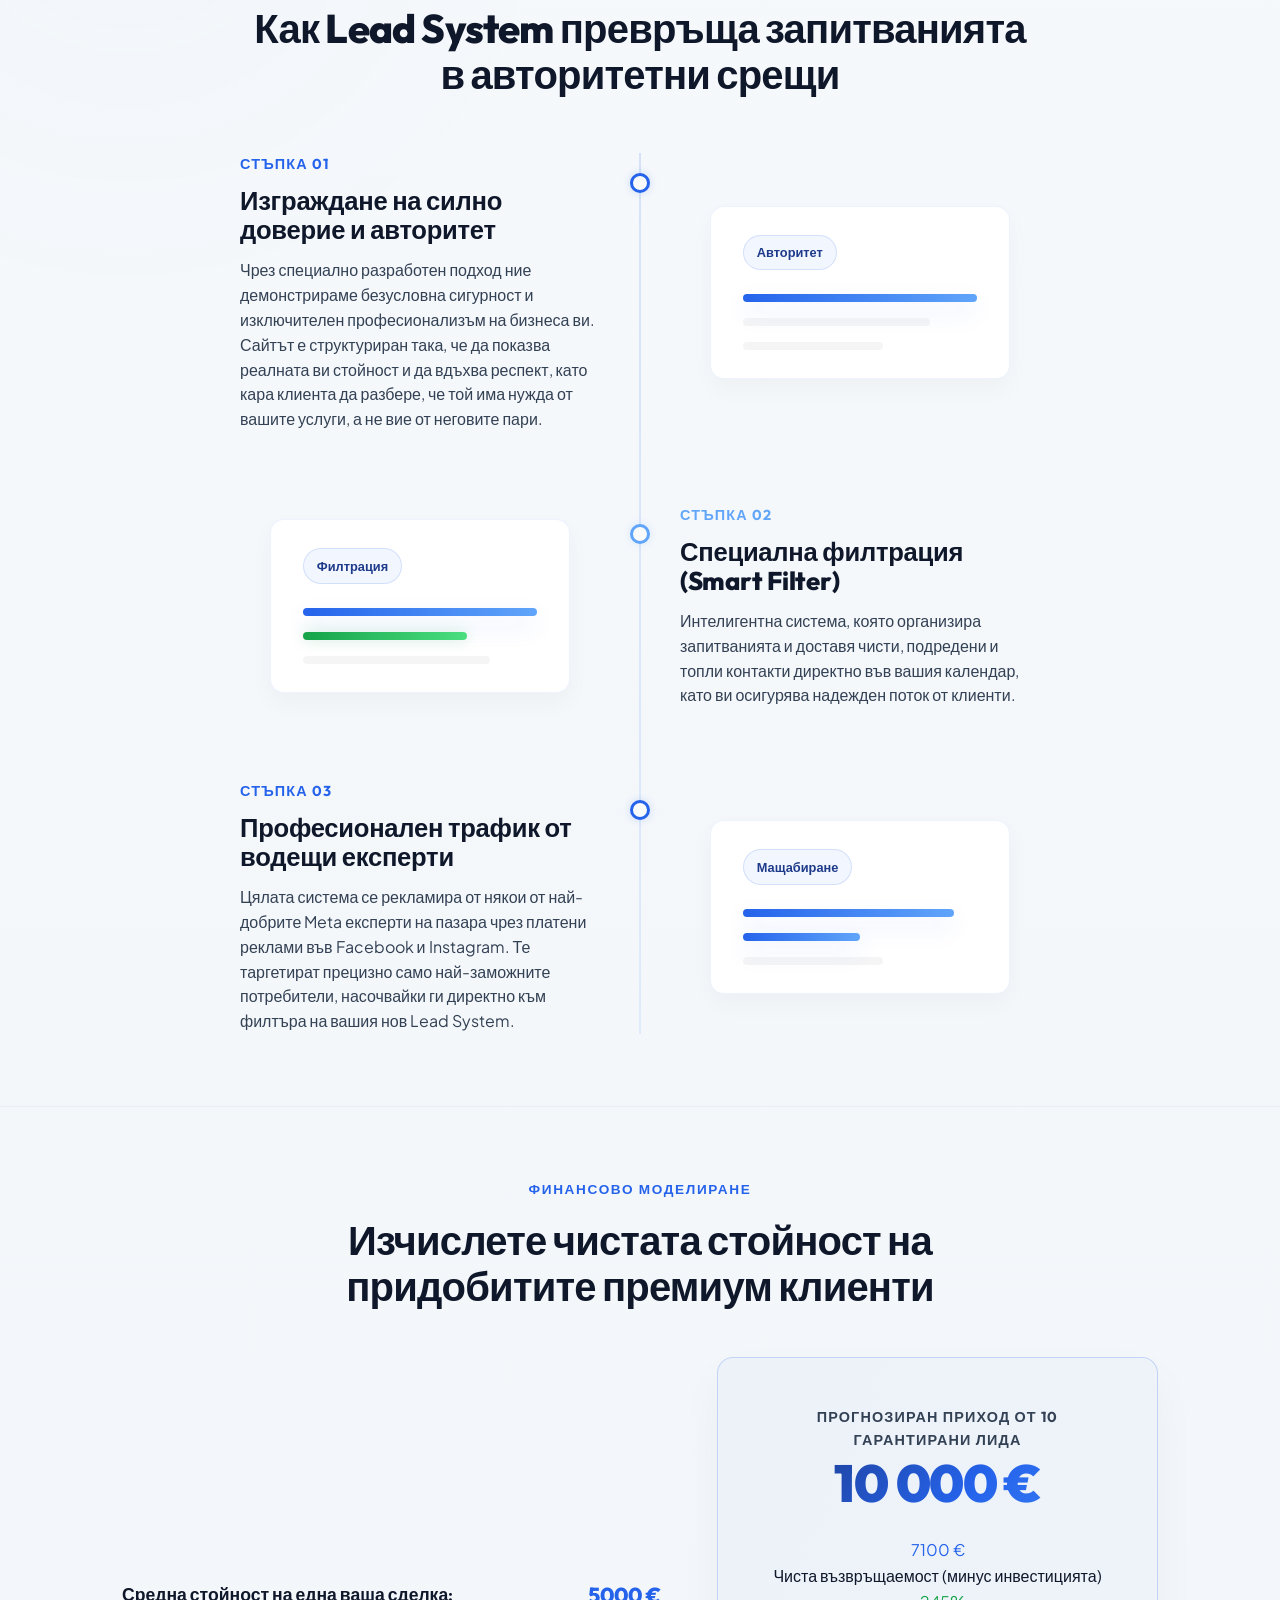
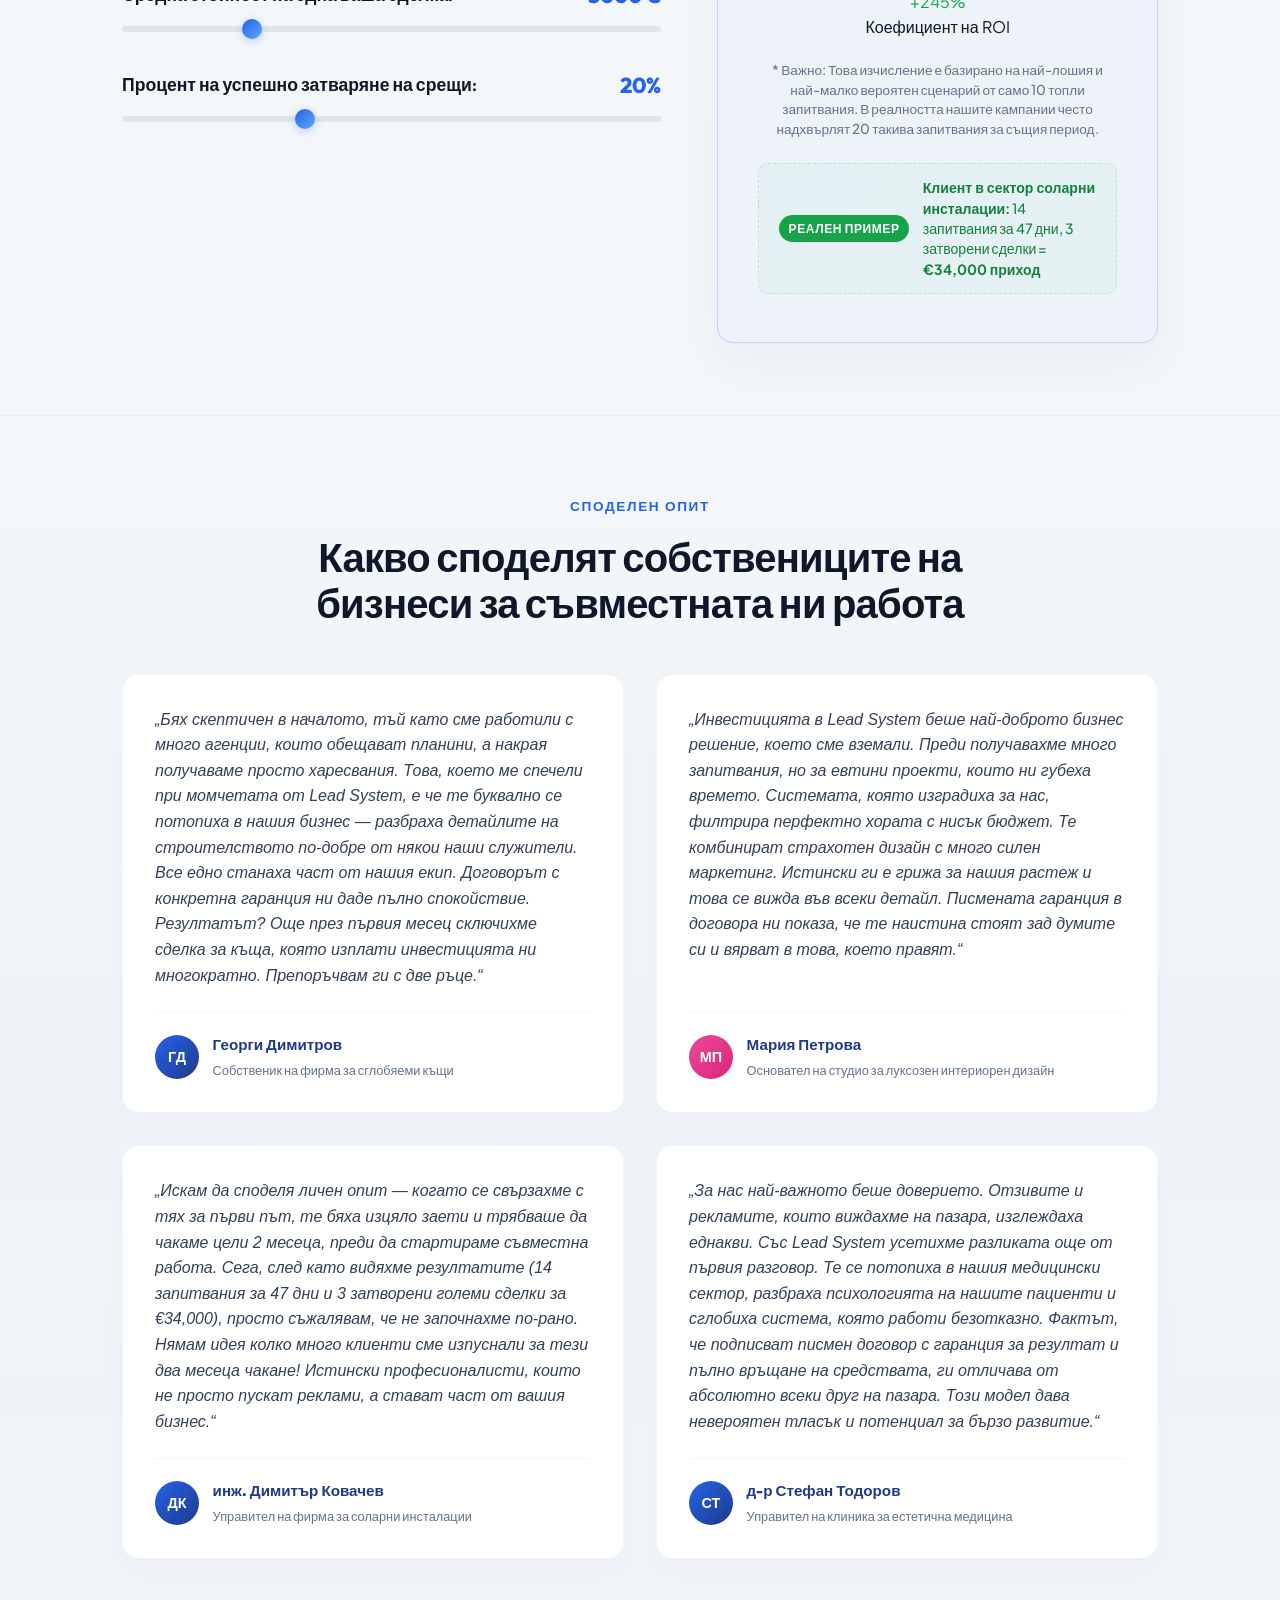
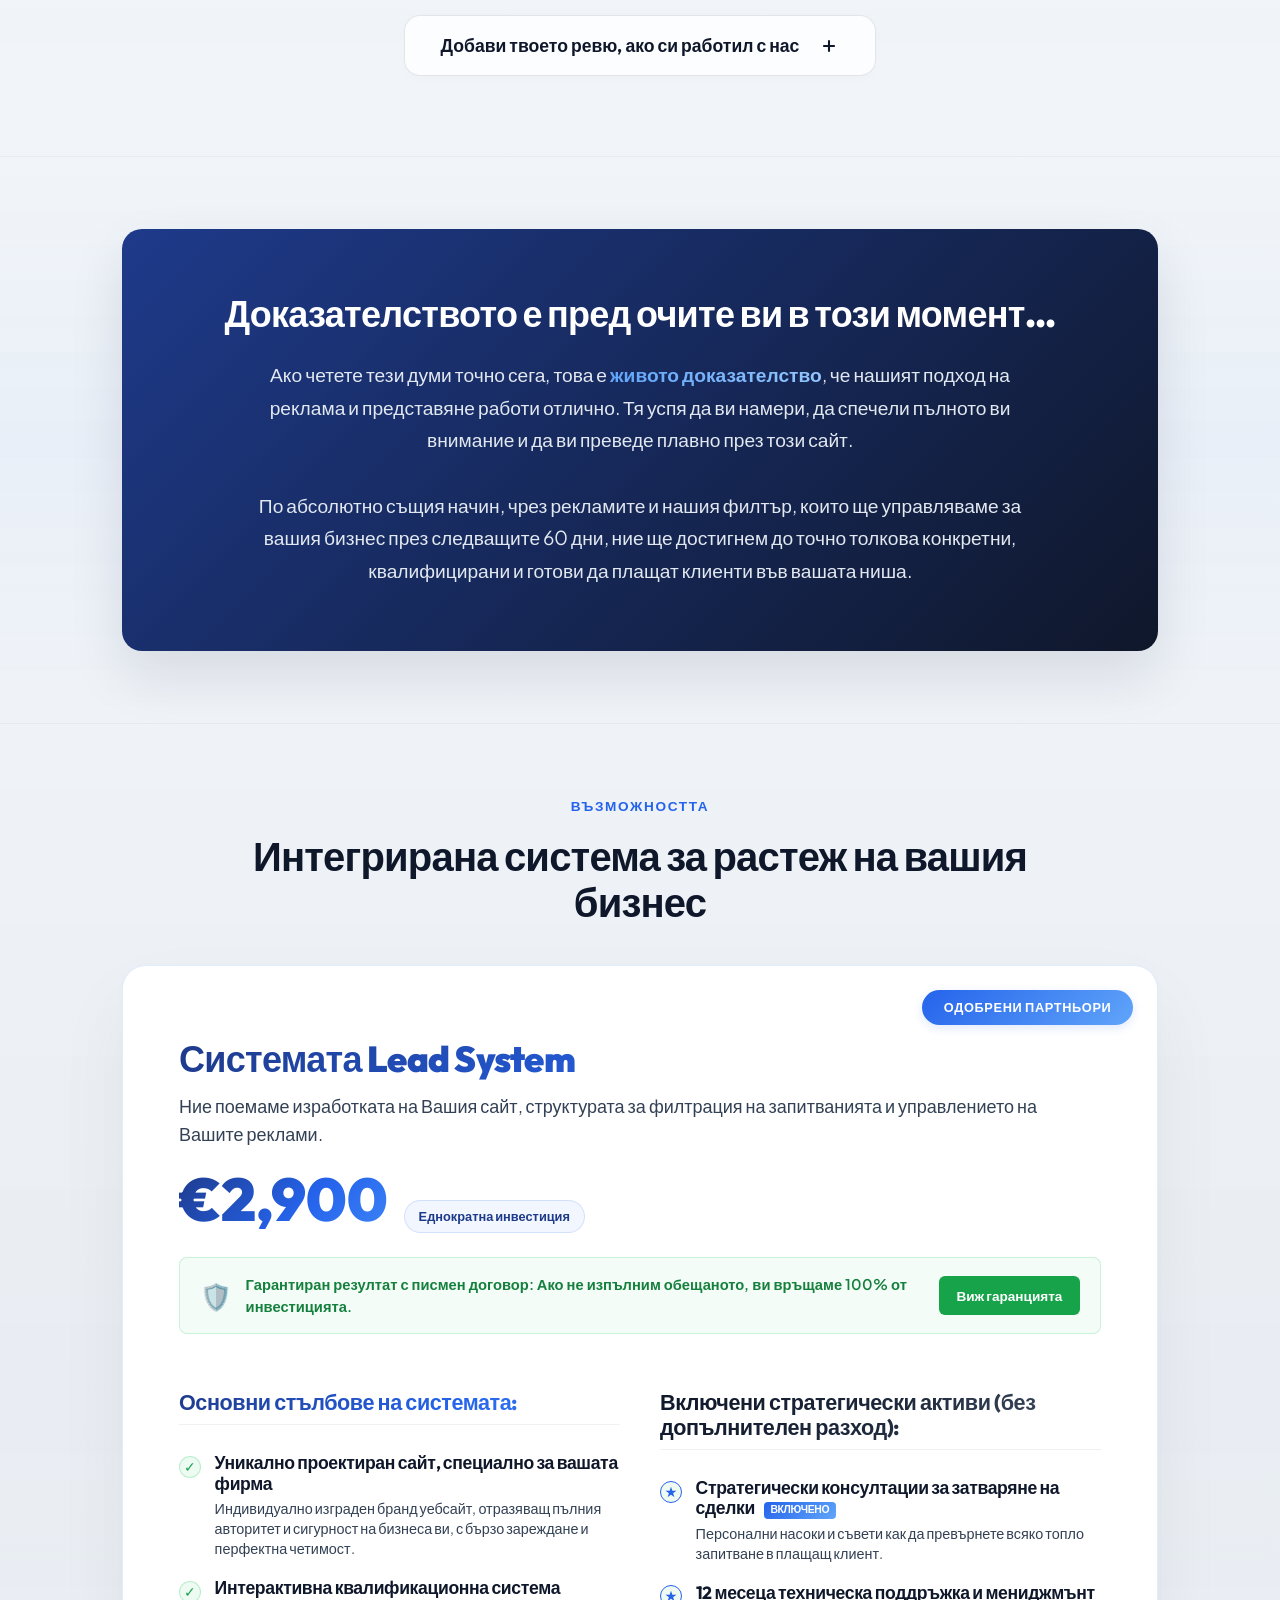
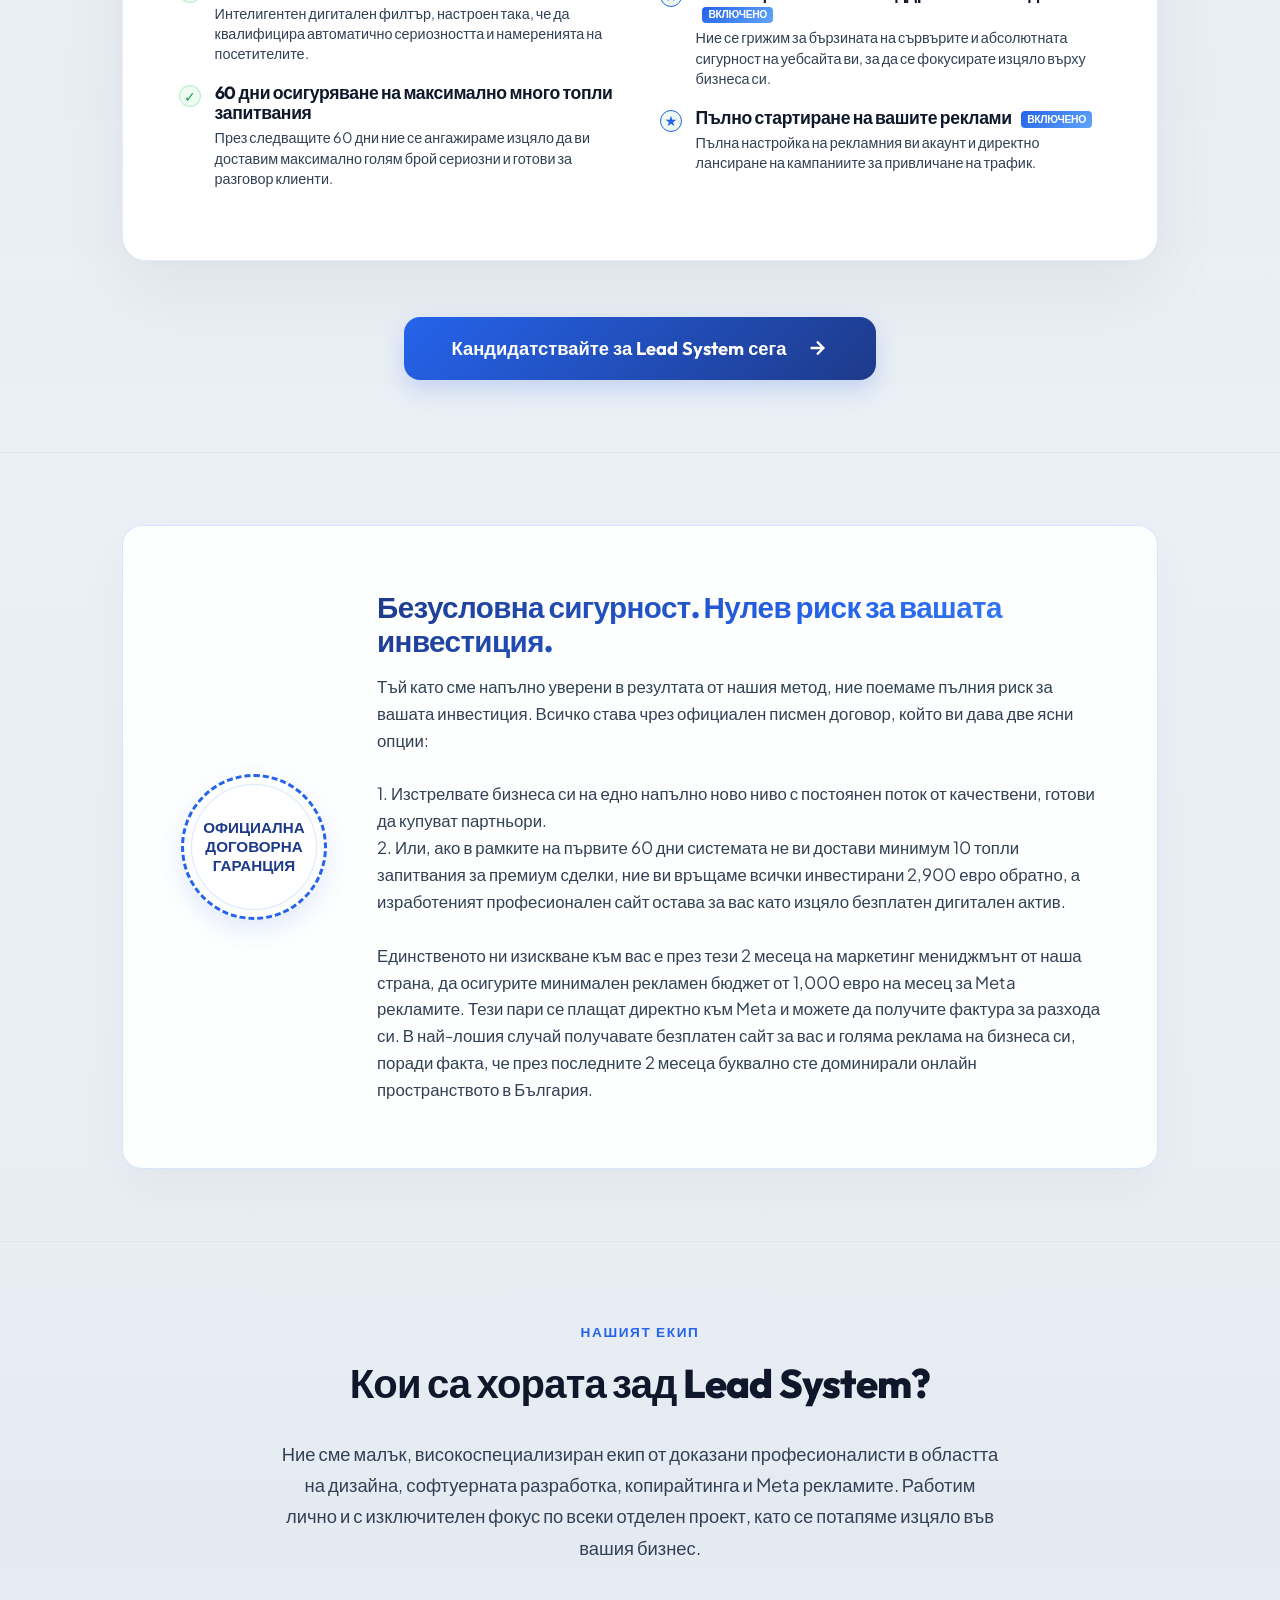
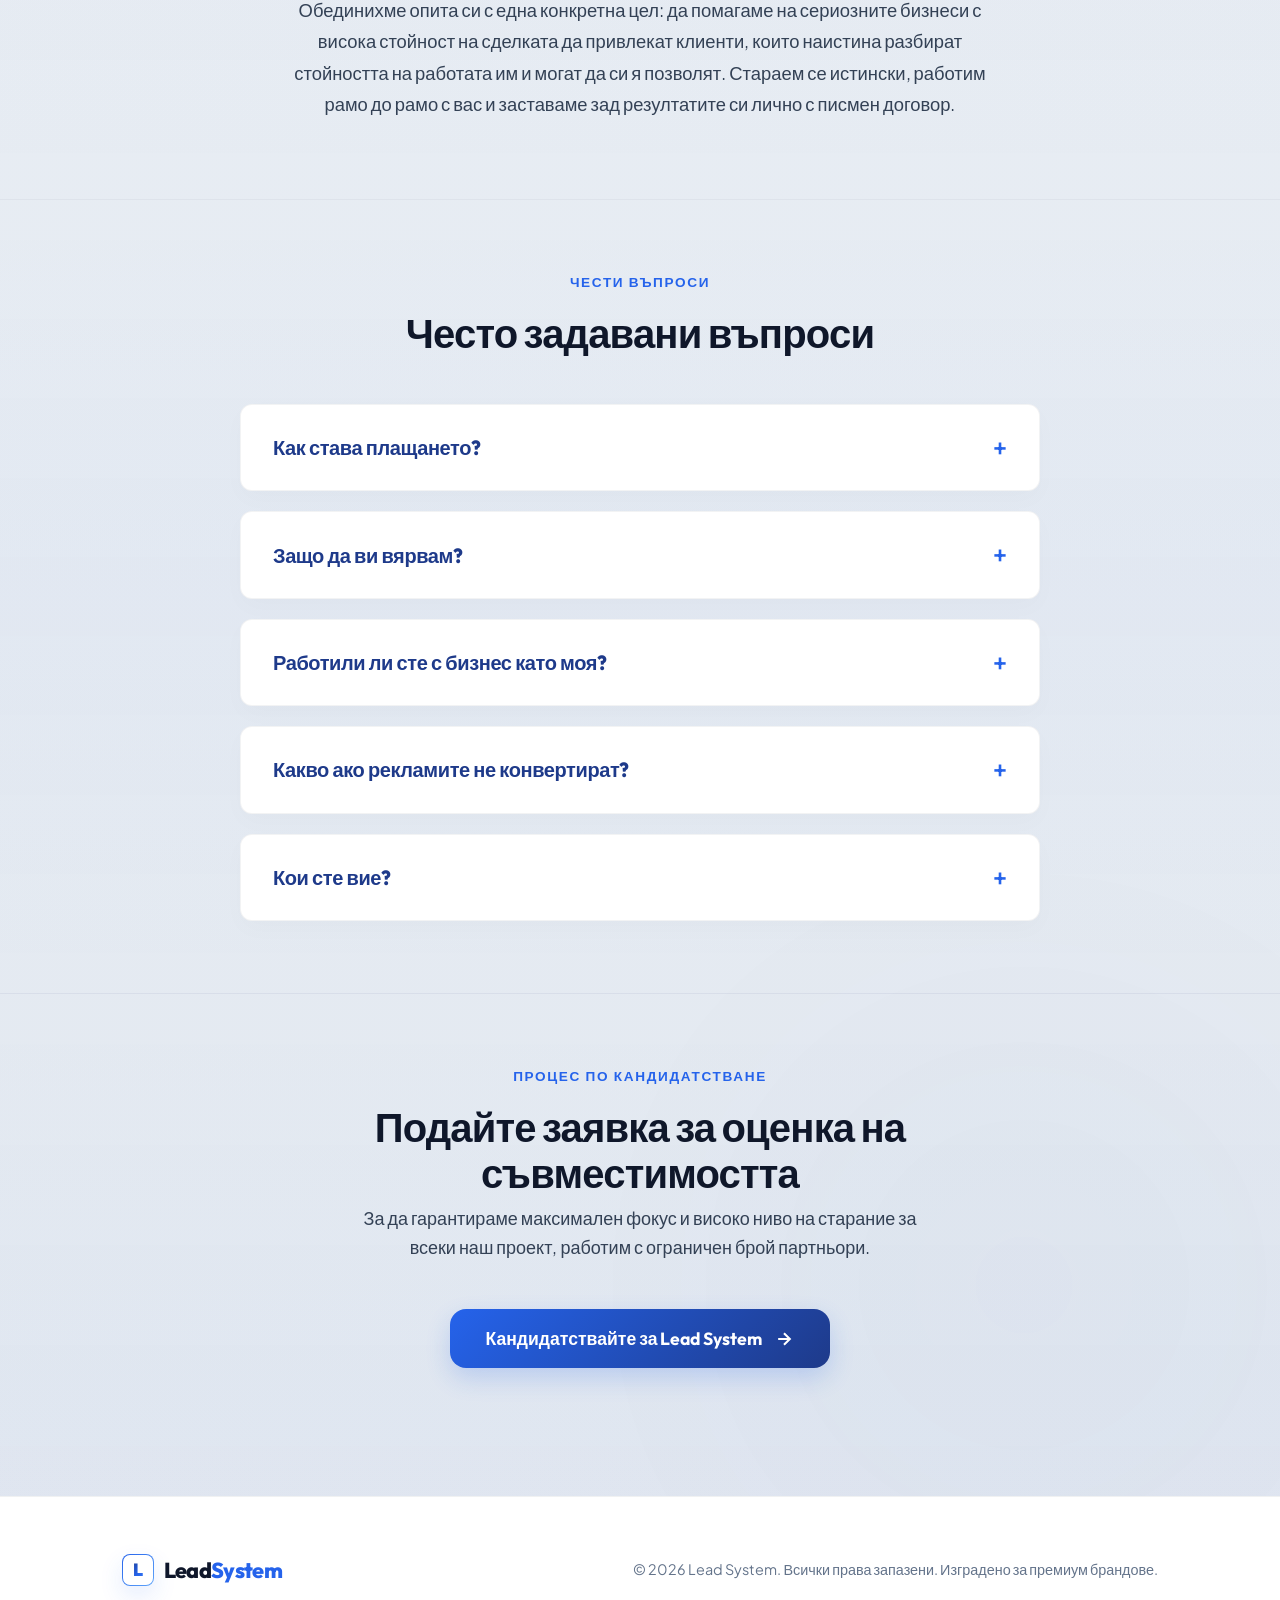
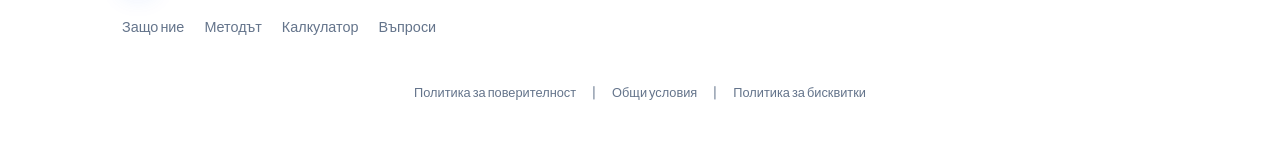
==== commit c55db145: "feat: globally rename brand to Lead System, relocate solar ROI case under note, style glass-card top" ====
--- a/index.html
+++ b/index.html
@@ -3,7 +3,7 @@
 <head>
     <meta charset="UTF-8">
     <meta name="viewport" content="width=device-width, initial-scale=1.0">
-    <title>Smart Funnel - Интегрирана система за привличане на премиум клиенти</title>
+    <title>Lead System - Интегрирана система за привличане на премиум клиенти</title>
     <meta name="description" content="Ние не изработваме просто уебсайтове. Ние внедряваме цялостна, затворена система за привличане на високоплатени клиенти, която работи на автопилот.">
     <link rel="stylesheet" href="styles.css">
 </head>
@@ -18,8 +18,8 @@
     <header>
         <div class="container header-container">
             <a href="#" class="logo">
-                <div class="logo-icon"><span>S</span></div>
-                <div class="logo-text">Smart<span>Funnel</span></div>
+                <div class="logo-icon"><span>L</span></div>
+                <div class="logo-text">Lead<span>System</span></div>
             </a>
         </div>
     </header>
@@ -36,7 +36,7 @@
             </h1>
             
             <p class="hero-subtitle reveal active">
-                Smart Funnel е система, която се състои от специален тип уебсайт за бизнеса ви, филтрация на евтините клиенти и управление на таргетирани реклами в Meta платформите. Осигуряваме ви минимум 10 квалифицирани запитвания в рамките на 2 месеца с официален писмен договор.
+                Lead System е система, която се състои от специален тип уебсайт за бизнеса ви, филтрация на евтините клиенти и управление на таргетирани реклами в Meta платформите. Осигуряваме ви минимум 10 квалифицирани запитвания в рамките на 2 месеца с официален писмен договор.
             </p>
 
             <!-- ВАЖНО: Предупреждение за ниша (High-Ticket Only) -->
@@ -95,12 +95,12 @@
         </div>
     </section>
 
-    <!-- Секция 3: Механизмът Smart Funnel -->
+    <!-- Секция 3: Механизмът Lead System -->
     <section class="mechanism-section" id="how">
         <div class="container">
             <span class="section-tag">Как работи системата</span>
             <h2 class="section-title reveal">
-                Как Smart Funnel превръща запитванията в авторитетни срещи
+                Как Lead System превръща запитванията в авторитетни срещи
             </h2>
 
             <div class="timeline">
@@ -154,7 +154,7 @@
                         <span class="timeline-step">Стъпка 03</span>
                         <h3 class="timeline-title">Професионален трафик от водещи експерти</h3>
                         <p class="timeline-desc">
-                            Цялата система се рекламира от някои от най-добрите Meta експерти на пазара чрез платени реклами във Facebook и Instagram. Те таргетират прецизно само най-заможните потребители, насочвайки ги директно към филтъра на вашия нов Smart Funnel.
+                            Цялата система се рекламира от някои от най-добрите Meta експерти на пазара чрез платени реклами във Facebook и Instagram. Те таргетират прецизно само най-заможните потребители, насочвайки ги директно към филтъра на вашия нов Lead System.
                         </p>
                     </div>
                     <div class="timeline-dot"></div>
@@ -200,6 +200,27 @@
                         </div>
                         <input type="range" id="slider-close-rate" class="roi-slider" min="5" max="50" step="5" value="20">
                     </div>
+                </div>
+
+                <div class="roi-results-card">
+                    <div class="roi-result-label">Прогнозиран приход от 10 гарантирани лида</div>
+                    <div class="roi-result-main-value" id="display-revenue">10,000 €</div>
+
+                    <div class="roi-stats-grid">
+                        <div class="roi-stat-box">
+                            <div class="roi-stat-num indigo" id="display-profit">7,100 €</div>
+                            <div class="roi-stat-label">Чиста възвръщаемост (минус инвестицията)</div>
+                        </div>
+                        <div class="roi-stat-box">
+                            <div class="roi-stat-num" id="display-roi">245%</div>
+                            <div class="roi-stat-label">Коефициент на ROI</div>
+                        </div>
+                    </div>
+                    
+                    <!-- Важна бележка под калкулатора -->
+                    <div class="roi-subtext-note">
+                        * Важно: Това изчисление е базирано на най-лошия и най-малко вероятен сценарий от само 10 топли запитвания. В реалността нашите кампании често надхвърлят 20 такива запитвания за същия период.
+                    </div>
 
                     <!-- Реален пример от практиката -->
                     <div class="roi-real-example">
@@ -209,27 +230,6 @@
                         </p>
                     </div>
                 </div>
-
-                <div class="roi-results-card">
-                    <div class="roi-result-label">Прогнозиран приход от 10 гарантирани лида</div>
-                    <div class="roi-result-main-value" id="display-revenue">10,000 €</div>
-
-                    <div class="roi-stats-grid">
-                        <div class="roi-stat-box">
-                            <div class="roi-stat-num indigo" id="display-profit">7,100 €</div>
-                            <div class="roi-stat-label">Чиста възвръщаемост (минус инвестицията)</div>
-                        </div>
-                        <div class="roi-stat-box">
-                            <div class="roi-stat-num" id="display-roi">245%</div>
-                            <div class="roi-stat-label">Коефициент на ROI</div>
-                        </div>
-                    </div>
-                    
-                    <!-- Важна бележка под калкулатора -->
-                    <div class="roi-subtext-note">
-                        * Важно: Това изчисление е базирано на най-лошия и най-малко вероятен сценарий от само 10 топли запитвания. В реалността нашите кампании често надхвърлят 20 такива запитвания за същия период.
-                    </div>
-                </div>
             </div>
         </div>
     </section>
@@ -246,7 +246,7 @@
                 <!-- Ревю 1 -->
                 <div class="review-card reveal">
                     <div class="review-body">
-                        „Бях скептичен в началото, тъй като сме работили с много агенции, които обещават планини, а накрая получаваме просто харесвания. Това, което ме спечели при момчетата от Smart Funnel, е че те буквално се потопиха в нашия бизнес — разбраха детайлите на строителството по-добре от някои наши служители. Все едно станаха част от нашия екип. Договорът с конкретна гаранция ни даде пълно спокойствие. Резултатът? Още през първия месец сключихме сделка за къща, която изплати инвестицията ни многократно. Препоръчвам ги с две ръце.“
+                        „Бях скептичен в началото, тъй като сме работили с много агенции, които обещават планини, а накрая получаваме просто харесвания. Това, което ме спечели при момчетата от Lead System, е че те буквално се потопиха в нашия бизнес — разбраха детайлите на строителството по-добре от някои наши служители. Все едно станаха част от нашия екип. Договорът с конкретна гаранция ни даде пълно спокойствие. Резултатът? Още през първия месец сключихме сделка за къща, която изплати инвестицията ни многократно. Препоръчвам ги с две ръце.“
                     </div>
                     <div class="review-author-info">
                         <div class="review-avatar male-avatar">ГД</div>
@@ -260,7 +260,7 @@
                 <!-- Ревю 2 (Жена) -->
                 <div class="review-card reveal">
                     <div class="review-body">
-                        „Инвестицията в Smart Funnel беше най-доброто бизнес решение, което сме вземали. Преди получавахме много запитвания, но за евтини проекти, които ни губеха времето. Системата, която изградиха за нас, филтрира перфектно хората с нисък бюджет. Те комбинират страхотен дизайн с много силен маркетинг. Истински ги е грижа за нашия растеж и това се вижда във всеки детайл. Писмената гаранция в договора ни показа, че те наистина стоят зад думите си и вярват в това, което правят.“
+                        „Инвестицията в Lead System беше най-доброто бизнес решение, което сме вземали. Преди получавахме много запитвания, но за евтини проекти, които ни губеха времето. Системата, която изградиха за нас, филтрира перфектно хората с нисък бюджет. Те комбинират страхотен дизайн с много силен маркетинг. Истински ги е грижа за нашия растеж и това се вижда във всеки детайл. Писмената гаранция в договора ни показа, че те наистина стоят зад думите си и вярват в това, което правят.“
                     </div>
                     <div class="review-author-info">
                         <div class="review-avatar female-avatar">МП</div>
@@ -288,7 +288,7 @@
                 <!-- Ревю 4 -->
                 <div class="review-card reveal">
                     <div class="review-body">
-                        „За нас най-важното беше доверието. Отзивите и рекламите, които виждахме на пазара, изглеждаха еднакви. Със Smart Funnel усетихме разликата още от първия разговор. Те се потопиха в нашия медицински сектор, разбраха психологията на нашите пациенти и сглобиха система, която работи безотказно. Фактът, че подписват писмен договор с гаранция за резултат и пълно връщане на средствата, ги отличава от абсолютно всеки друг на пазара. Този модел дава невероятен тласък и потенциал за бързо развитие.“
+                        „За нас най-важното беше доверието. Отзивите и рекламите, които виждахме на пазара, изглеждаха еднакви. Със Lead System усетихме разликата още от първия разговор. Те се потопиха в нашия медицински сектор, разбраха психологията на нашите пациенти и сглобиха система, която работи безотказно. Фактът, че подписват писмен договор с гаранция за резултат и пълно връщане на средствата, ги отличава от абсолютно всеки друг на пазара. Този модел дава невероятен тласък и потенциал за бързо развитие.“
                     </div>
                     <div class="review-author-info">
                         <div class="review-avatar male-avatar">СТ</div>
@@ -303,7 +303,7 @@
             <!-- Бутон за добавяне на отзив -->
             <div class="add-review-cta reveal" style="text-align: center; margin-top: 3.5rem;">
                 <button class="btn-premium btn-outline open-review-modal-btn">
-                    Добавете вашето ревю
+                    Добави твоето ревю, ако си работил с нас
                     <svg width="20" height="20" viewBox="0 0 24 24" fill="none" stroke="currentColor" stroke-width="2.5" style="margin-left: 0.5rem; vertical-align: middle;"><path d="M12 5v14M5 12h14"/></svg>
                 </button>
             </div>
@@ -336,7 +336,7 @@
                 <div class="offer-ribbon">Одобрени партньори</div>
                 
                 <div class="offer-header">
-                    <h3 class="offer-header-title text-blue-gradient">Системата Smart Funnel</h3>
+                    <h3 class="offer-header-title text-blue-gradient">Системата Lead System</h3>
                     <p>Ние поемаме изработката на Вашия сайт, структурата за филтрация на запитванията и управлението на Вашите реклами.</p>
                     <div class="offer-price-row">
                         <span class="price-new">€2,900</span>
@@ -415,7 +415,7 @@
             <!-- Голям и ясен CTA бутон в края на офертата -->
             <div class="offer-cta-container reveal" style="text-align: center; margin-top: 3.5rem;">
                 <button class="btn-premium btn-blue open-modal-btn" style="padding: 1.25rem 3rem; font-size: 1.15rem;">
-                    Кандидатствайте за Smart Funnel сега
+                    Кандидатствайте за Lead System сега
                     <svg width="22" height="22" viewBox="0 0 24 24" fill="none" stroke="currentColor" stroke-width="2.5" style="margin-left: 0.5rem; vertical-align: middle;"><path d="M5 12h14M12 5l7 7-7 7"/></svg>
                 </button>
             </div>
@@ -446,14 +446,14 @@
         </div>
     </section>
 
-    <!-- СЕКЦИЯ: Хората зад Smart Funnel -->
+    <!-- СЕКЦИЯ: Хората зад Lead System -->
     <section class="team-section" id="team" style="border-top: 1px solid rgba(15, 23, 42, 0.04); background: linear-gradient(180deg, transparent 0%, rgba(30, 58, 138, 0.01) 50%, transparent 100%); padding: 5rem 0;">
         <div class="container" style="max-width: 800px; text-align: center;">
             <span class="section-tag">Нашият Екип</span>
-            <h2 class="section-title reveal" style="margin-bottom: 2rem;">Кои са хората зад Smart Funnel?</h2>
+            <h2 class="section-title reveal" style="margin-bottom: 2rem;">Кои са хората зад Lead System?</h2>
             <p class="reveal" style="font-size: 1.15rem; color: var(--text-secondary); line-height: 1.7; max-width: 720px; margin: 0 auto;">
-                Ние не сме голяма и безлична агенция, в която проектът ви се предава на стажанти. Ние сме малък екип от няколко души – тесни професионалисти в областта на дизайна, софтуерната разработка, копирайтинга и Meta рекламите. <br><br>
-                Обединихме опита си с една конкретна цел: да помагаме на сериозните бизнеси с висока стойност на сделката да привлекат клиенти, които разбират стойността на работата им и могат да си я позволят. Стараем се истински и заставаме зад резултатите си лично.
+                Ние сме малък, високоспециализиран екип от доказани професионалисти в областта на дизайна, софтуерната разработка, копирайтинга и Meta рекламите. Работим лично и с изключителен фокус по всеки отделен проект, като се потапяме изцяло във вашия бизнес. <br><br>
+                Обединихме опита си с една конкретна цел: да помагаме на сериозните бизнеси с висока стойност на сделката да привлекат клиенти, които наистина разбират стойността на работата им и могат да си я позволят. Стараем се истински, работим рамо до рамо с вас и заставаме зад резултатите си лично с писмен договор.
             </p>
         </div>
     </section>
@@ -519,7 +519,7 @@
                 За да гарантираме максимален фокус и високо ниво на старание за всеки наш проект, работим с ограничен брой партньори.
             </p>
             <button class="btn-premium btn-blue open-modal-btn reveal">
-                Кандидатствайте за Smart Funnel
+                Кандидатствайте за Lead System
                 <svg width="20" height="20" viewBox="0 0 24 24" fill="none" stroke="currentColor" stroke-width="2.5"><path d="M5 12h14M12 5l7 7-7 7"/></svg>
             </button>
         </div>
@@ -695,11 +695,11 @@
     <footer>
         <div class="container footer-container">
             <a href="#" class="logo">
-                <div class="logo-icon"><span>S</span></div>
-                <div class="logo-text">Smart<span>Funnel</span></div>
+                <div class="logo-icon"><span>L</span></div>
+                <div class="logo-text">Lead<span>System</span></div>
             </a>
             <div class="footer-copy">
-                &copy; 2026 Smart Funnel. Всички права запазени. Изградено за премиум брандове.
+                &copy; 2026 Lead System. Всички права запазени. Изградено за премиум брандове.
             </div>
             <div class="footer-links">
                 <a href="#why">Защо ние</a>
--- a/styles.css
+++ b/styles.css
@@ -1,5 +1,5 @@
 /*
- * Smart Funnel - CSS Design System (Light Premium Theme - Refined)
+ * Lead System - CSS Design System (Light Premium Theme - Refined)
  * Оптимизиран за максимално доверие, сигурност и банкова тежест.
  * Всички анимации са направени изключително плавни, нежни и елегантни.
  */
@@ -1166,7 +1166,7 @@
     display: flex;
     justify-content: space-between;
     align-items: center;
-    transition: margin-bottom 0.4s cubic-bezier(0.25, 1, 0.5, 1), color 0.4s ease;
+    transition: color 0.4s ease;
 }
 
 .faq-question::after {
@@ -1181,7 +1181,6 @@
 
 .faq-item.active .faq-question {
     color: var(--blue-3);
-    margin-bottom: 0.85rem;
 }
 
 .faq-item.active .faq-question::after {
@@ -1196,11 +1195,13 @@
     max-height: 0;
     opacity: 0;
     overflow: hidden;
-    transition: max-height 0.4s cubic-bezier(0.25, 1, 0.5, 1), opacity 0.4s ease, margin-top 0.4s ease;
+    transition: max-height 0.4s cubic-bezier(0.25, 1, 0.5, 1), opacity 0.4s ease;
+    box-sizing: border-box;
 }
 
 .faq-item.active .faq-answer {
     opacity: 1;
+    padding-top: 0.85rem;
 }
 
 /* Стилизиране на везните в предупредителната кутия */
@@ -1731,4 +1732,7 @@
         grid-template-columns: 1fr;
         gap: 1.5rem;
     }
-}
+    .glass-card::before {
+        background: linear-gradient(90deg, var(--blue-3), #60A5FA) !important;
+    }
+}
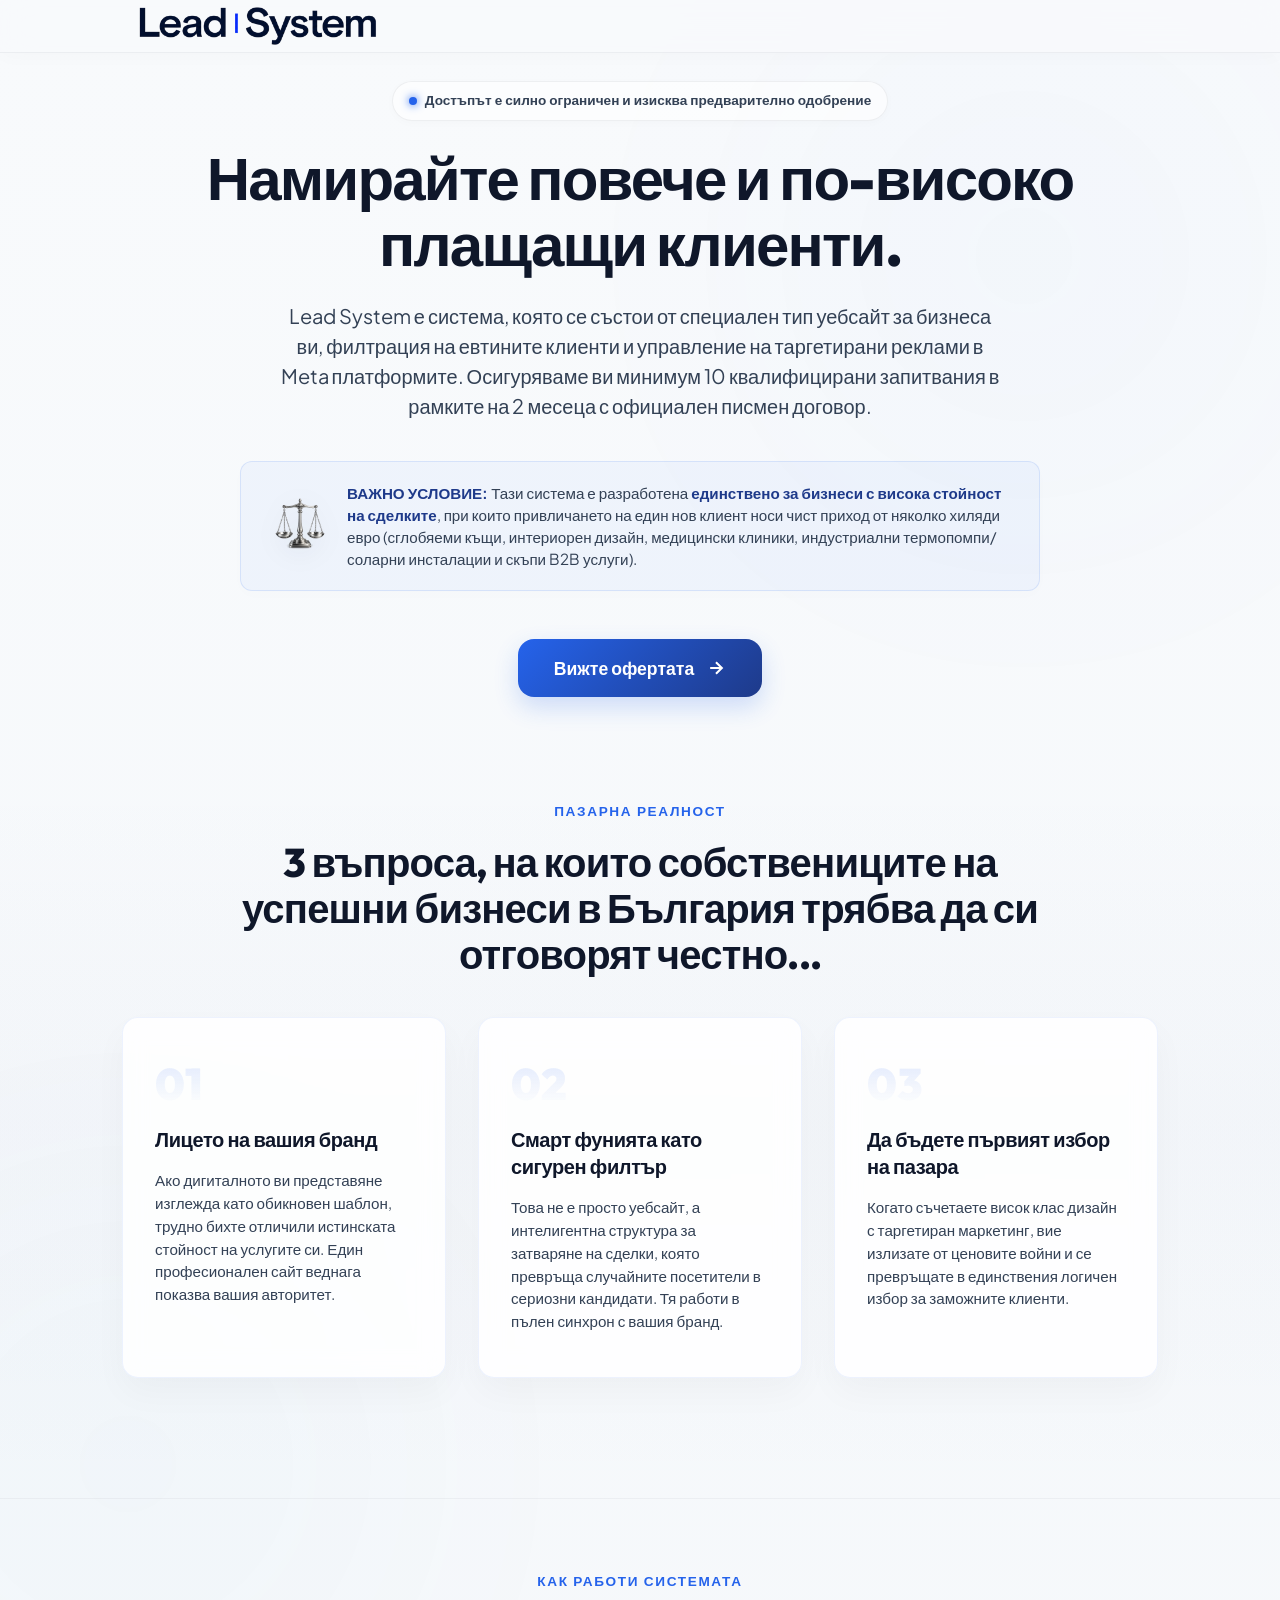
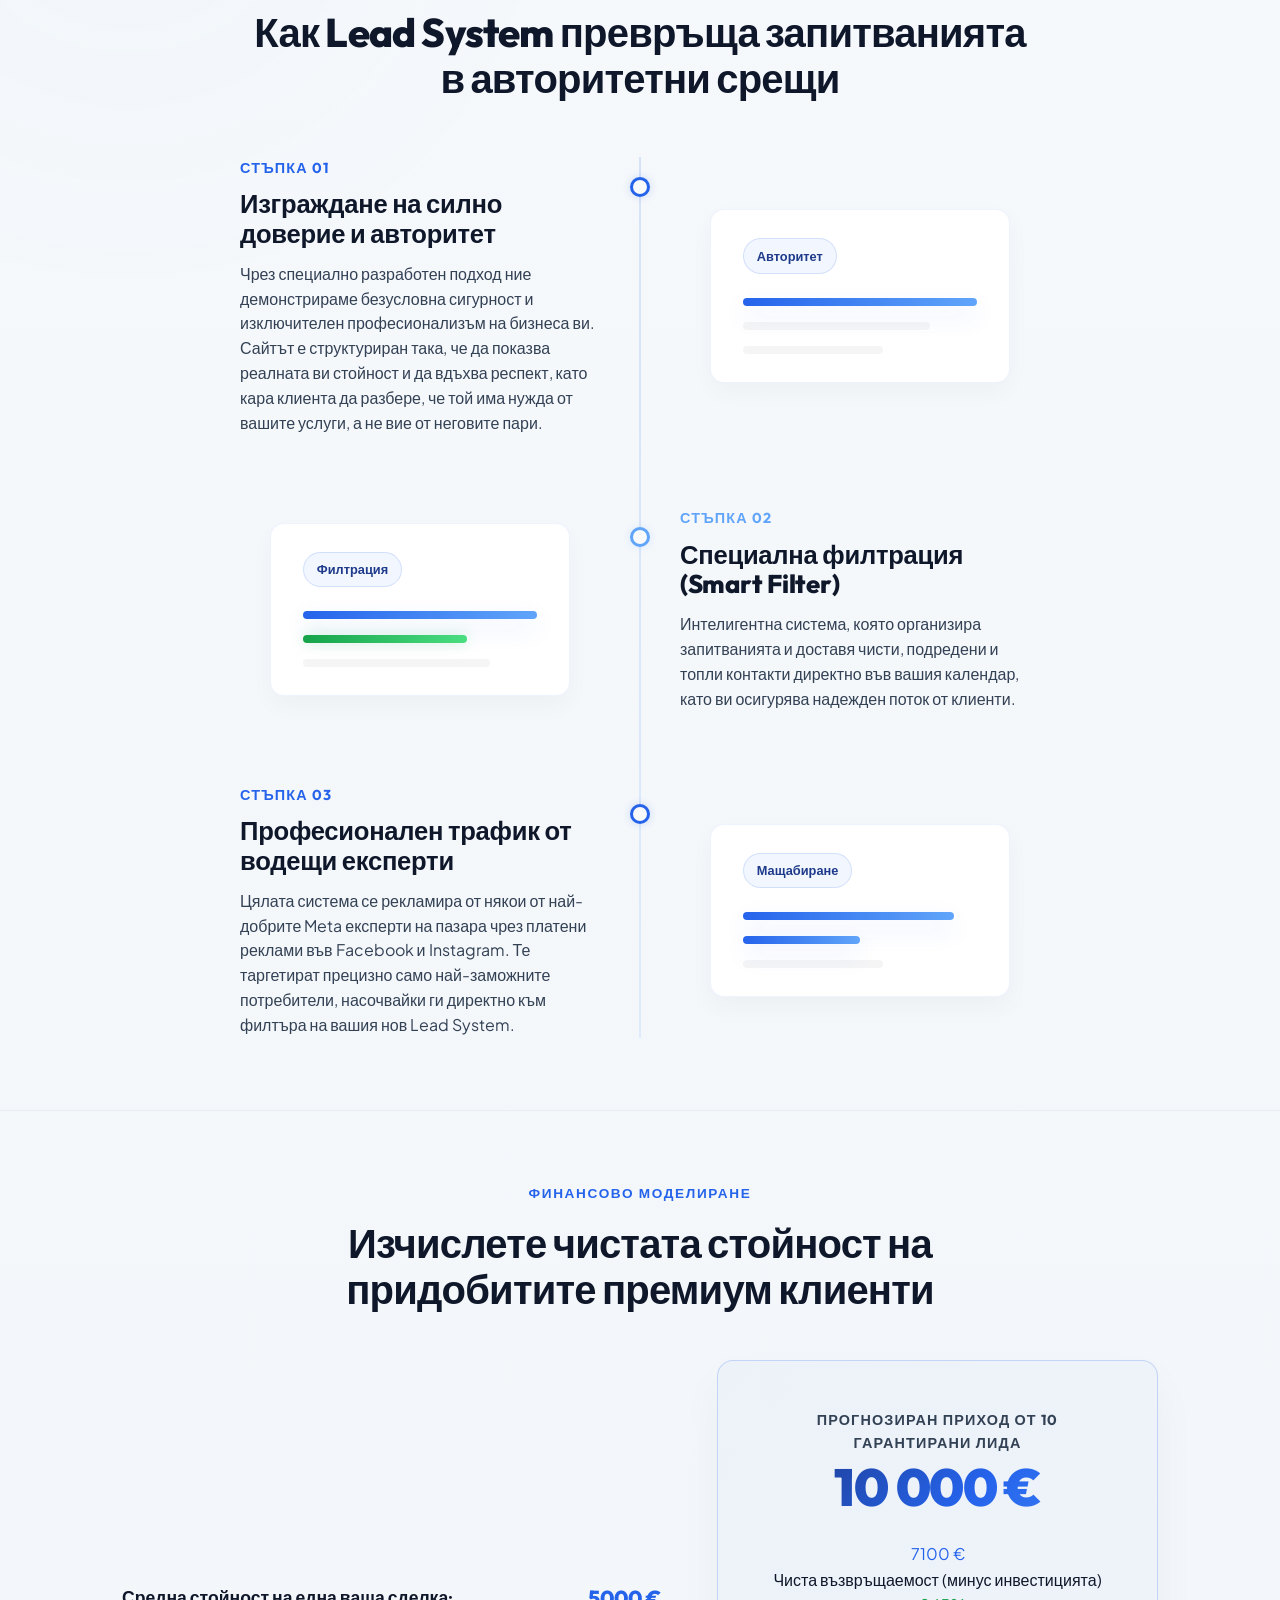
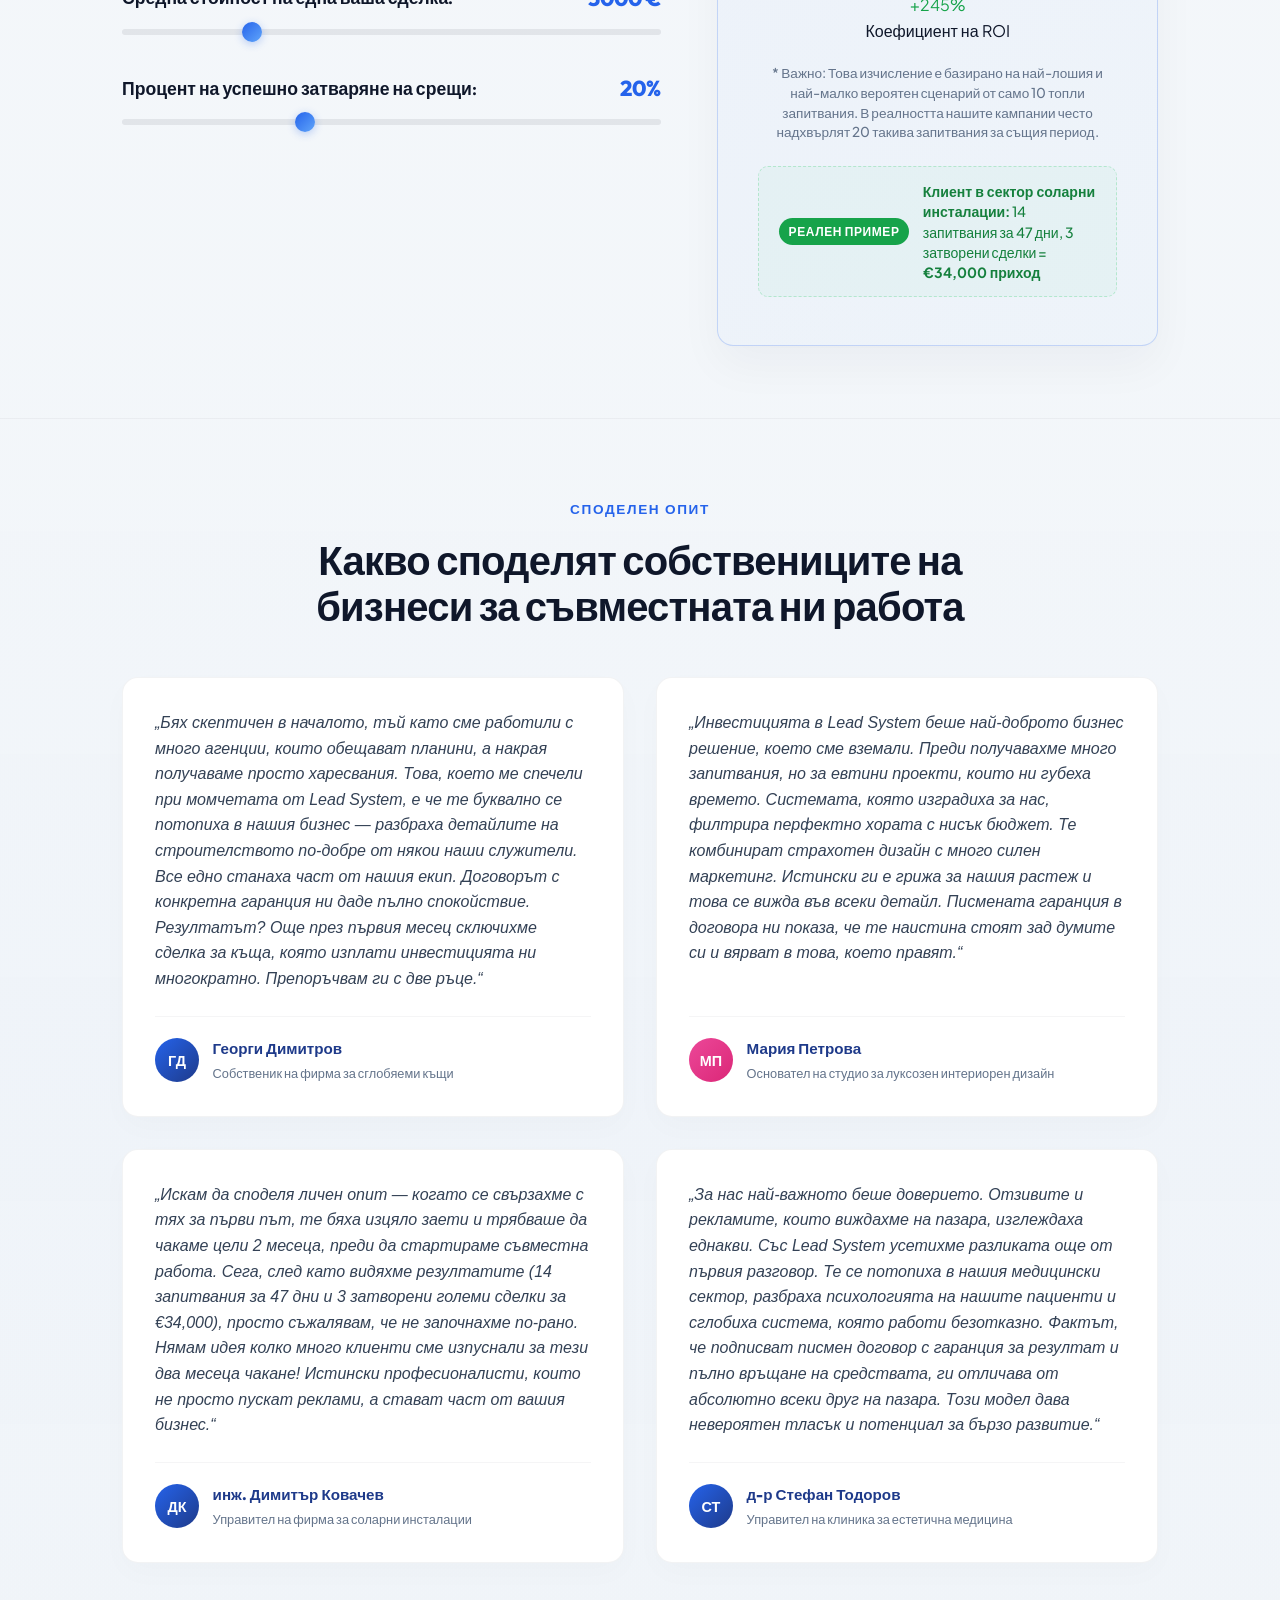
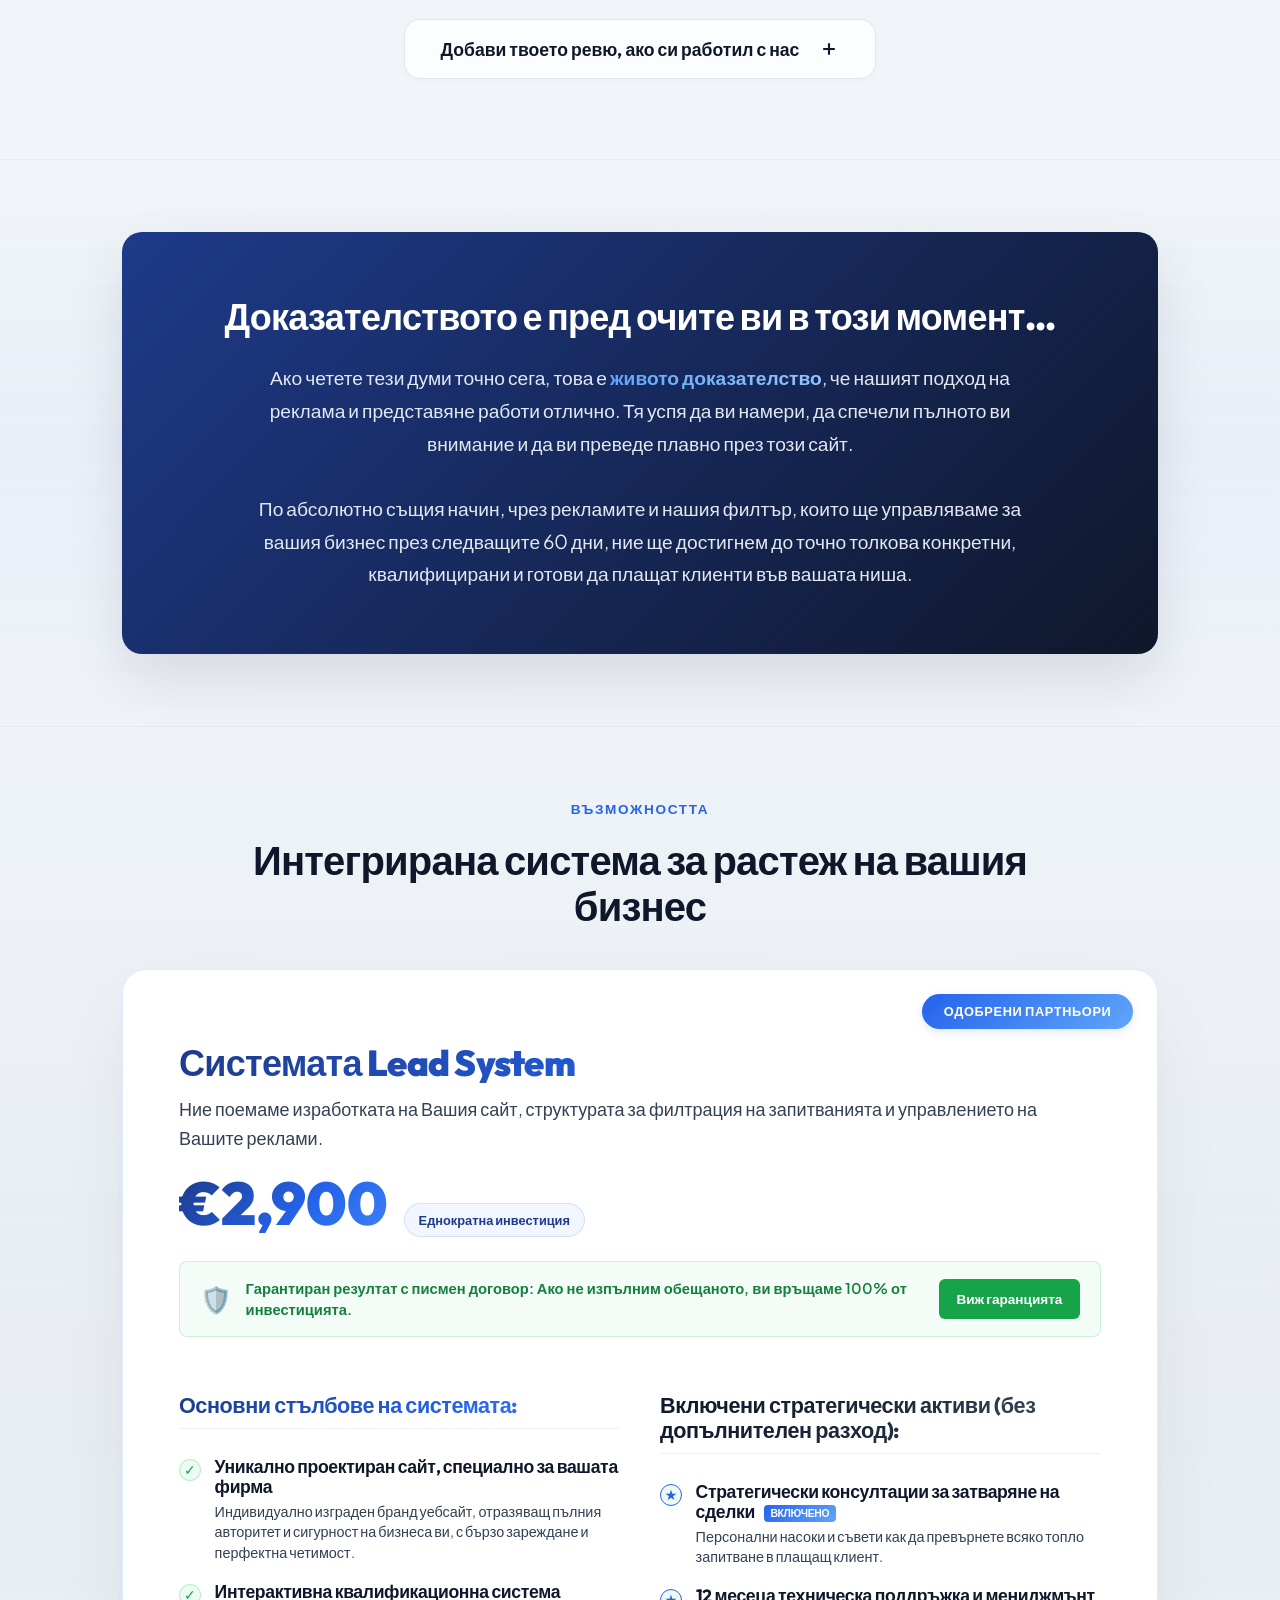
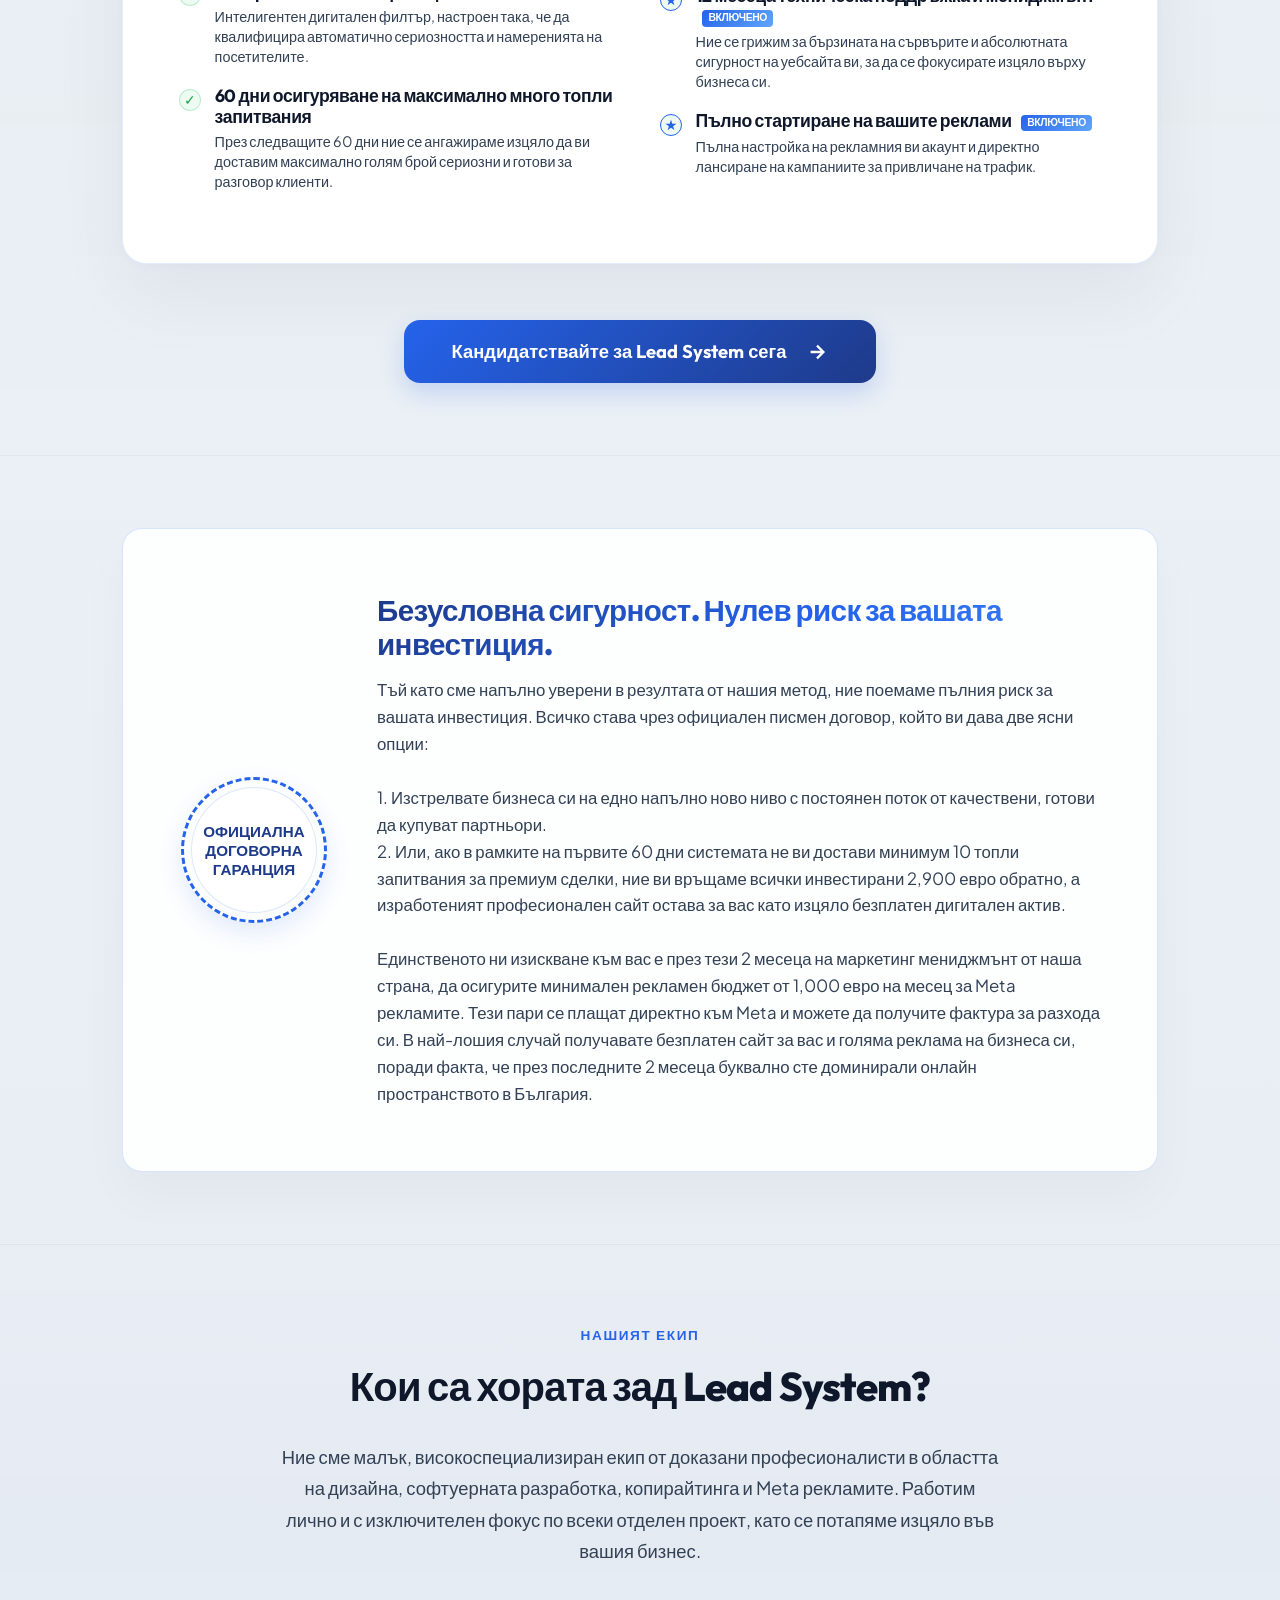
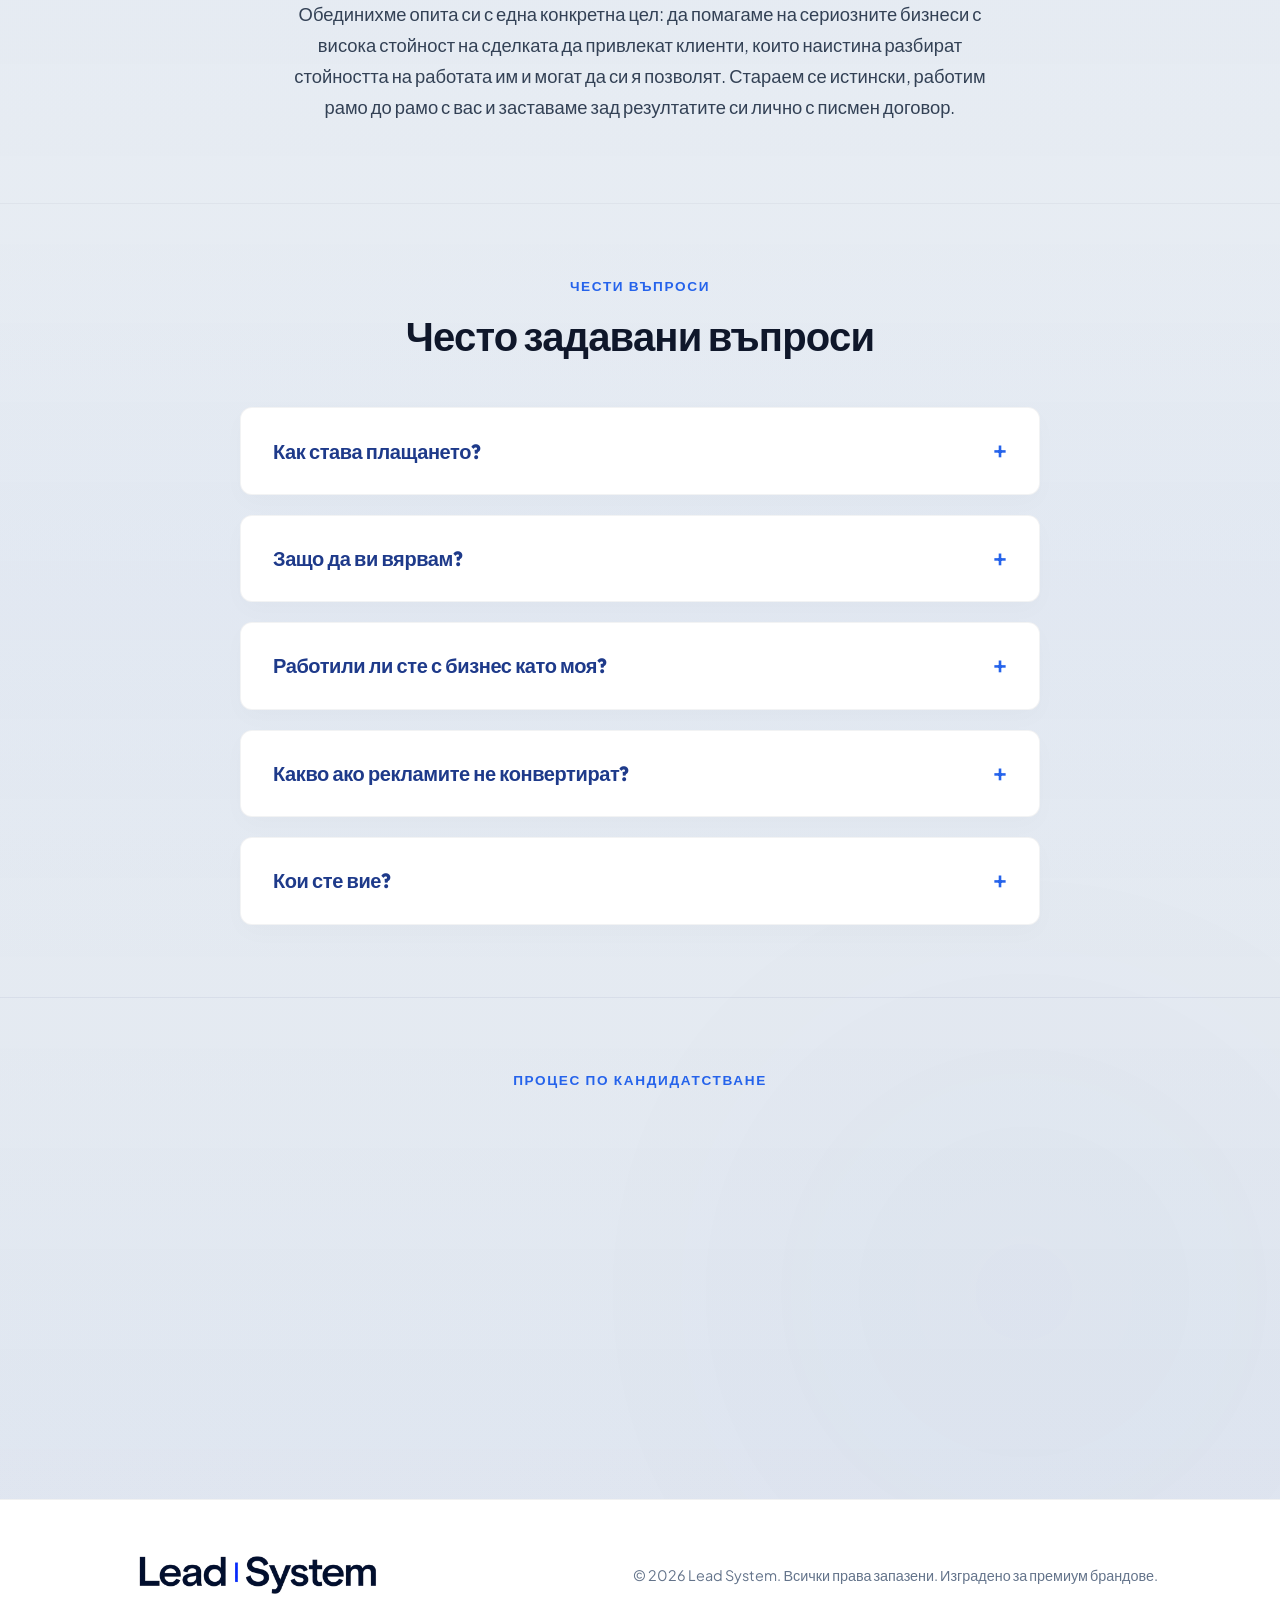
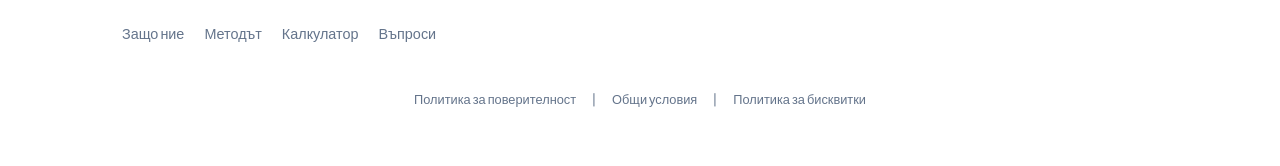
==== commit 1443a003: "feat: integrate official horizontal Lead System brand logo on all pages" ====
--- a/index.html
+++ b/index.html
@@ -18,8 +18,7 @@
     <header>
         <div class="container header-container">
             <a href="#" class="logo">
-                <div class="logo-icon"><span>L</span></div>
-                <div class="logo-text">Lead<span>System</span></div>
+                <img src="logo.png" alt="Lead System" class="logo-img">
             </a>
         </div>
     </header>
@@ -695,8 +694,7 @@
     <footer>
         <div class="container footer-container">
             <a href="#" class="logo">
-                <div class="logo-icon"><span>L</span></div>
-                <div class="logo-text">Lead<span>System</span></div>
+                <img src="logo.png" alt="Lead System" class="logo-img">
             </a>
             <div class="footer-copy">
                 &copy; 2026 Lead System. Всички права запазени. Изградено за премиум брандове.
--- a/styles.css
+++ b/styles.css
@@ -181,6 +181,12 @@
     letter-spacing: -0.03em;
 }
 
+.logo-img {
+    height: 38px;
+    width: auto;
+    display: block;
+}
+
 .logo-icon {
     display: flex;
     align-items: center;
